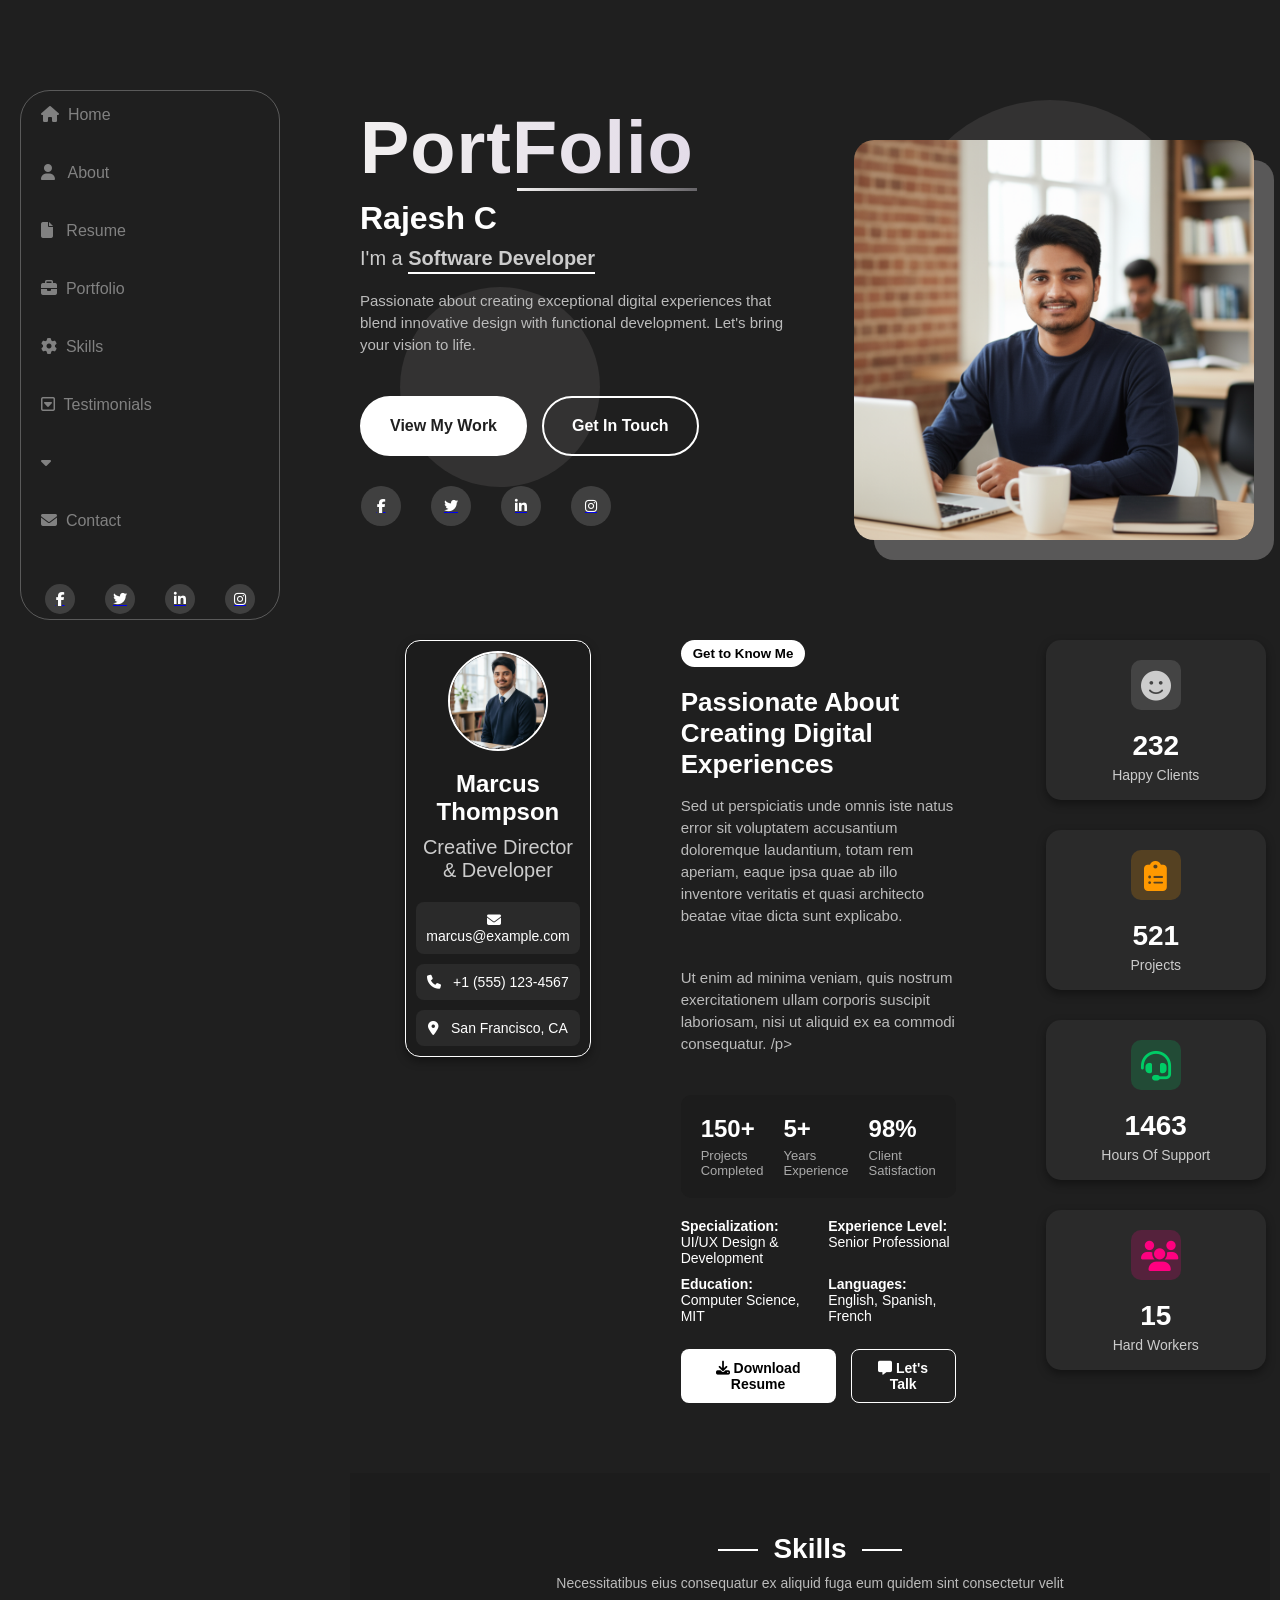
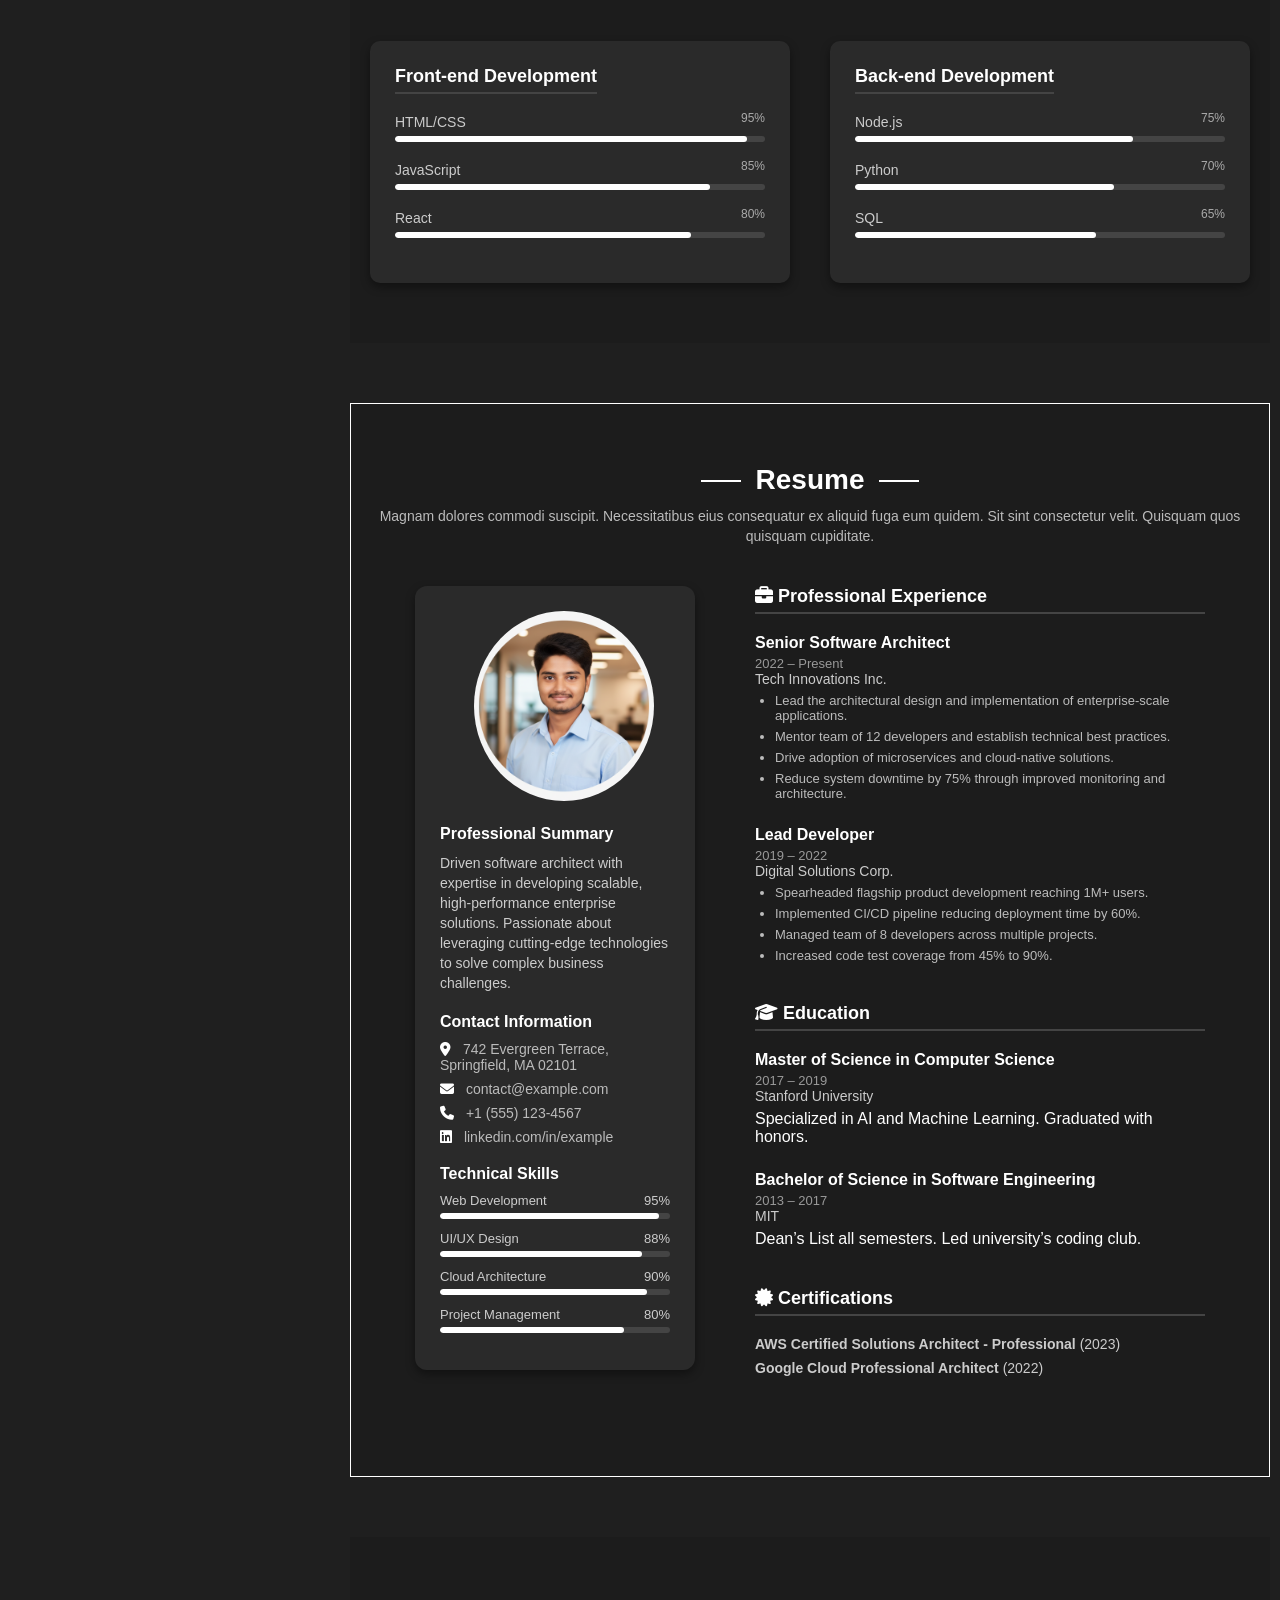
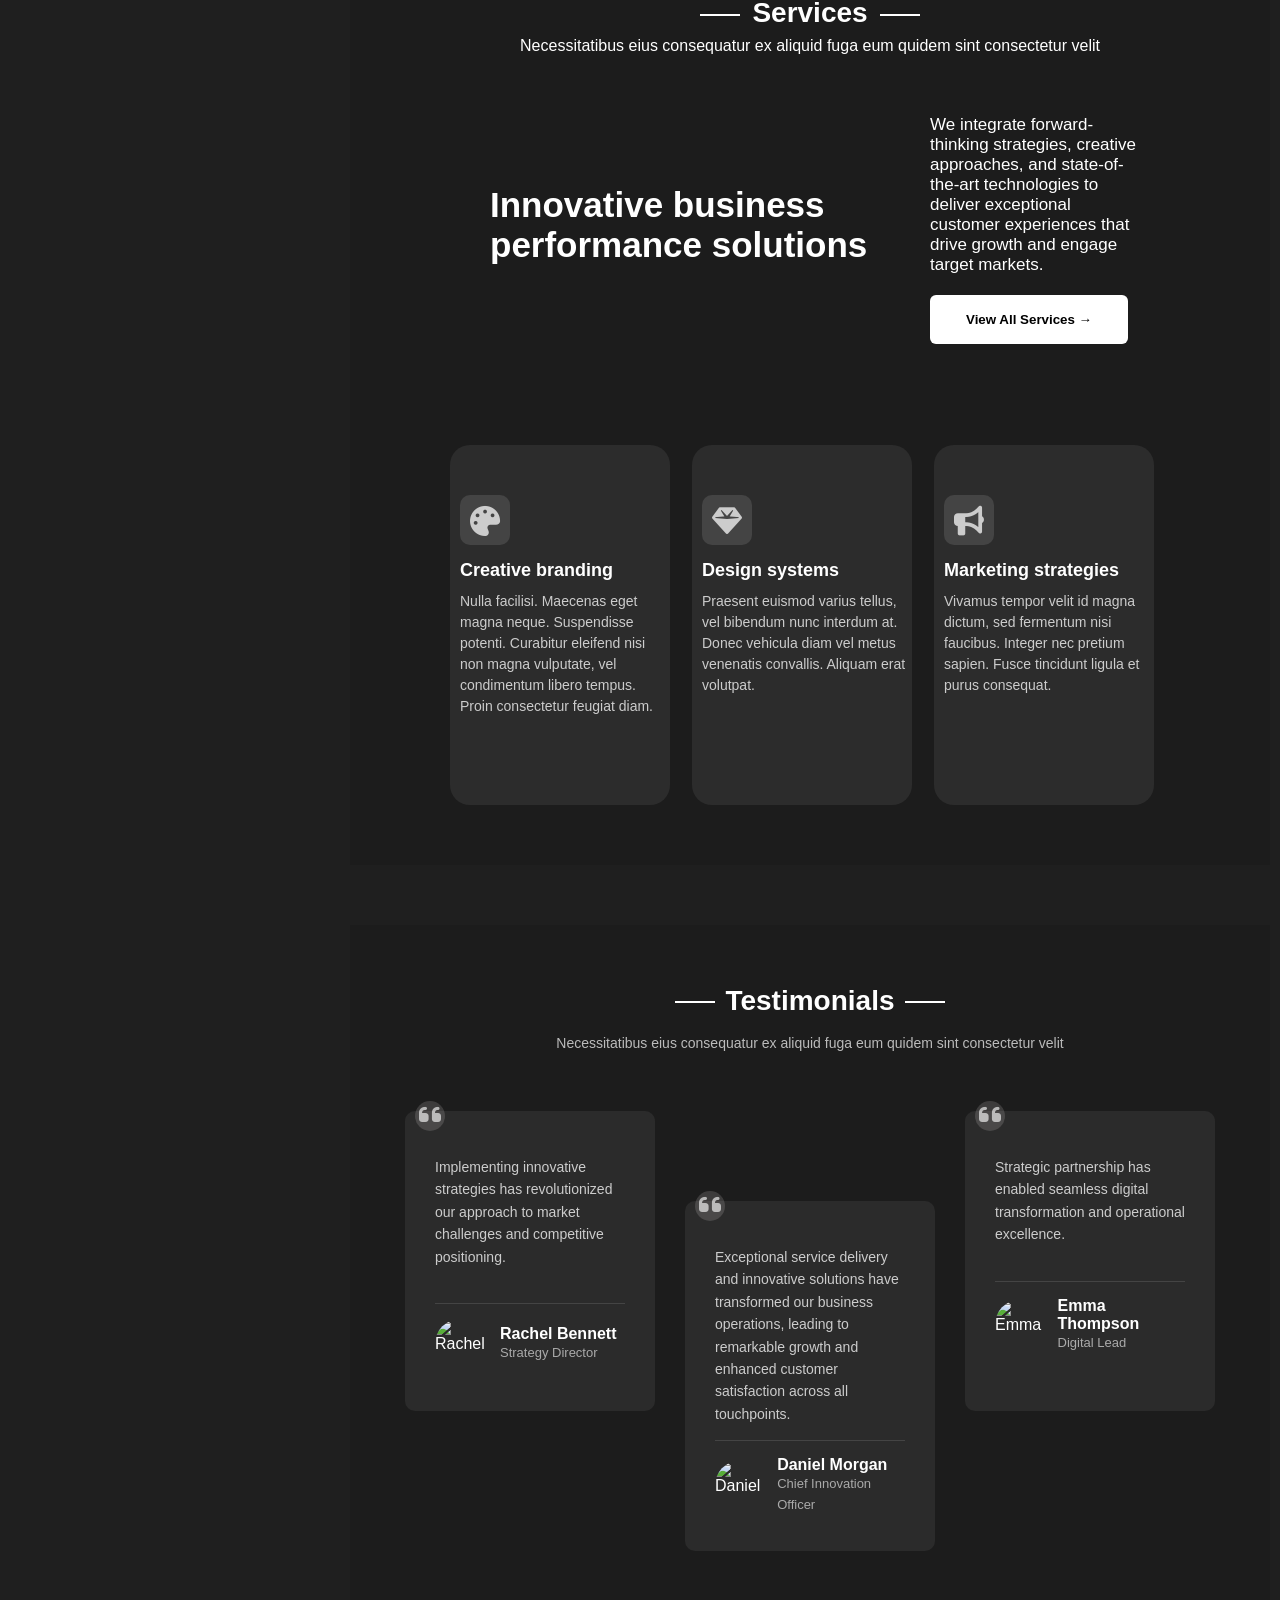
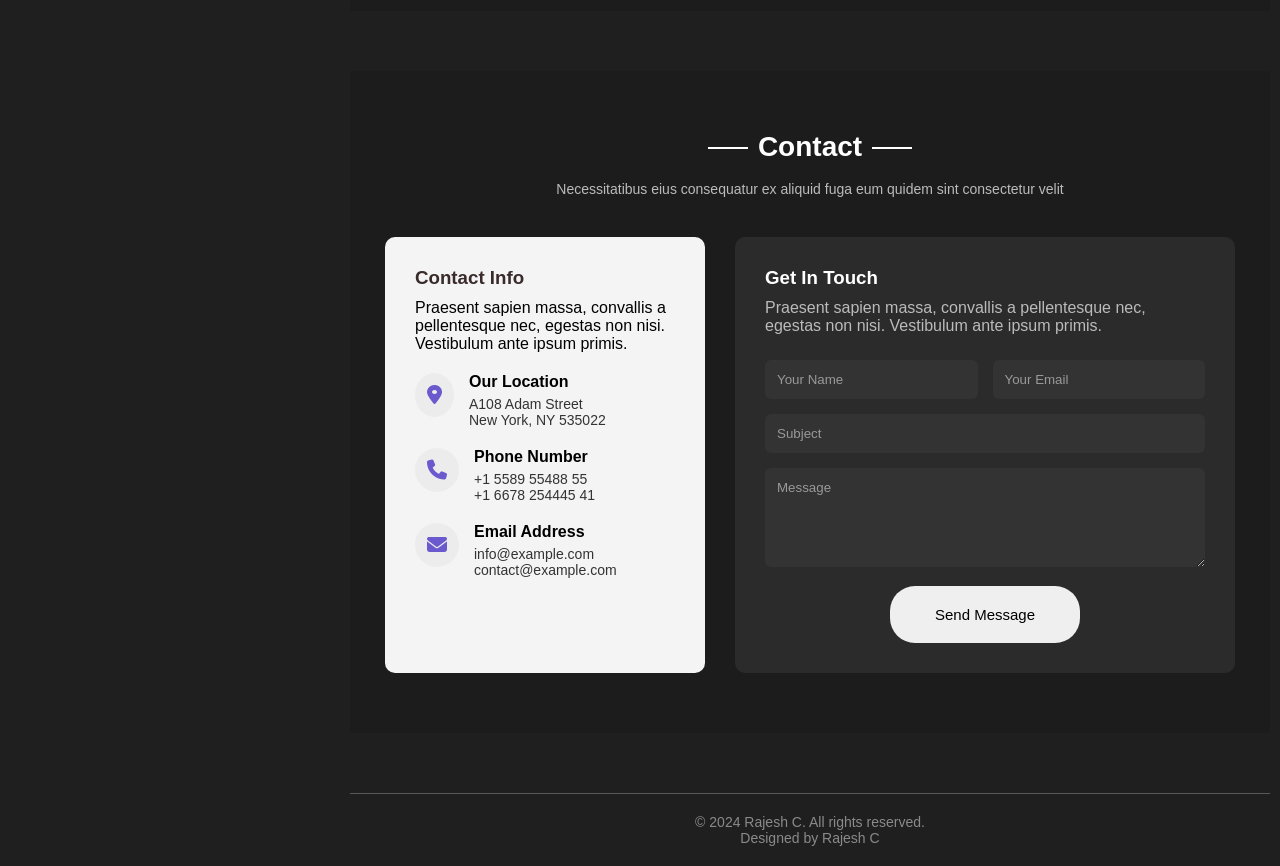
==== index.html @ 5d18108c "Updated about section" ====
<!DOCTYPE html>
<html lang="en">
<head>
    <meta charset="UTF-8">
    <meta name="viewport" content="width=device-width, initial-scale=1.0">
    <title>Portfolio | Rajesh</title>

    <link
      rel="stylesheet"
      href="https://cdnjs.cloudflare.com/ajax/libs/font-awesome/6.6.0/css/all.min.css"
    />

    <link rel="stylesheet" href="style.css">
</head>

<body>

    <!-- nav bar section starts -->
    
    <section class="nav-bar">

        <ul>
            <li><a href="#"><i class="fa-solid fa-house"></i> &nbsp;Home</a></li>
            <li><a href="#about"><i class="fa-solid fa-user"></i> &nbsp;&nbsp;About</a></li>
            <li><a href="#resume"><i class="fa-solid fa-file"></i> &nbsp;&nbsp;Resume</a></li>
            <li><a href="#"><i class="fa-solid fa-briefcase"></i> &nbsp;Portfolio</a></li>
            <li><a href="#skills"><i class="fa-solid fa-gear"></i> &nbsp;Skills</a></li>
            <li><a href="#testimonial"><i class="fa-regular fa-square-caret-down"></i> &nbsp;Testimonials&nbsp;&nbsp;&nbsp;&nbsp;&nbsp;&nbsp;&nbsp;&nbsp;&nbsp;&nbsp;&nbsp;&nbsp;&nbsp;&nbsp;&nbsp;&nbsp;&nbsp;&nbsp;&nbsp;&nbsp;&nbsp;&nbsp;&nbsp;<i class="fa-solid fa-caret-down"></i></a></li>
            <li><a href="#contact"><i class="fa-solid fa-envelope"></i> &nbsp;Contact</a></li>
        </ul>

        <div class="social-media">
            <a href="#"><i class="fa-brands fa-facebook-f"></i></a>
            <a href="#"><i class="fa-brands fa-twitter"></i></a>
            <a href="#"><i class="fa-brands fa-linkedin-in"></i></a>
            <a href="#"><i class="fa-brands fa-instagram"></i></a>
        </div>

    </section>

    <!-- nav bar section ends -->


    <!-- Header section starts -->

    <section class="main-box" id="#">

        <div class="text-body">

            <h1 class="title">PortFolio</h1>
            <h2 class="name">Rajesh C</h2>
            <p class="role">I'm a <span>Software Developer</span></p>
            <p class="desc">
                Passionate about creating exceptional digital experiences that blend
                innovative design with functional development. Let's bring your vision to
                life.
            </p>

            <div class="btn-box">
                <a href="#" class="btn btn-main">View My Work</a>
                <a href="#" class="btn btn-outline">Get In Touch</a>
            </div>

            <div class="links-social">
                <a href="#"><i class="fa-brands fa-facebook-f"></i></a>
                <a href="#"><i class="fa-brands fa-twitter"></i></a>
                <a href="#"><i class="fa-brands fa-linkedin-in"></i></a>
                <a href="#"><i class="fa-brands fa-instagram"></i></a>
            </div>

        </div>

        <div class="img-block">
            <img
            src="./Rajesh_profile_pic2.png"
            alt="profile"
            />
        </div>


        <div class="bubble1"></div>

        <div class="bubble2"></div>

    </section>

    <!-- Header section ends -->

    <!-- About section starts -->

    <section class="container" id="about">

        <div class="profile-card">

            <img src="./Rajesh_profile_pic1.png" alt="Profile" class="profile-img">
            <h2>Marcus Thompson</h2>
            <p class="role">Creative Director & Developer</p>

            <div class="contact-info">
                <div class="info"><i class="fa-solid fa-envelope"></i> marcus@example.com</div>
                <div class="info"><i class="fa-solid fa-phone"></i> +1 (555) 123-4567</div>
                <div class="info"><i class="fa-solid fa-location-dot"></i> San Francisco, CA</div>
            </div>
        </div>

        <div class="about-section">

            <button class="btn-small">Get to Know Me</button>
            <h1>Passionate About Creating Digital Experiences</h1>
            <p class="desc">
            Sed ut perspiciatis unde omnis iste natus error sit voluptatem accusantium doloremque laudantium,
            totam rem aperiam, eaque ipsa quae ab illo inventore veritatis et quasi architecto beatae vitae dicta sunt explicabo.
            </p>
            <p class="desc">
            Ut enim ad minima veniam, quis nostrum exercitationem ullam corporis suscipit laboriosam, nisi ut aliquid ex ea commodi consequatur.
            /p>

            <div class="stats">
                <div class="stat">
                    <h2>150+</h2>
                    <p>Projects Completed</p>
                </div>
                <div class="stat">
                    <h2>5+</h2>
                    <p>Years Experience</p>
                </div>
                <div class="stat">
                    <h2>98%</h2>
                    <p>Client Satisfaction</p>
                </div>
            </div>

            <div class="details">
                <div><strong>Specialization:</strong> UI/UX Design & Development</div>
                <div><strong>Experience Level:</strong> Senior Professional</div>
                <div><strong>Education:</strong> Computer Science, MIT</div>
                <div><strong>Languages:</strong> English, Spanish, French</div>
            </div>

            <div class="buttons">
                <button class="btn-download"><i class="fa-solid fa-download"></i> Download Resume</button>
                <button class="btn-talk"><i class="fa-solid fa-message"></i> Let's Talk</button>
            </div>
        </div>

        <!-- Stats section starts -->
        <div class="stats-container">

            <div class="stat-box">
                <div class="icon">
                    <i class="fa-solid fa-face-smile"></i>
                </div>
                <h2>232</h2>
                <p>Happy Clients</p>
            </div>

            <div class="stat-box">
                <div class="icon orange">
                    <i class="fa-solid fa-clipboard-list"></i>
                </div>
                <h2>521</h2>
                <p>Projects</p>
            </div>

            <div class="stat-box">
                <div class="icon green">
                    <i class="fa-solid fa-headset"></i></div>
                <h2>1463</h2>
                <p>Hours Of Support</p>
            </div>

            <div class="stat-box">
                <div class="icon pink">
                    <i class="fa-solid fa-users"></i>
                </div>
                <h2>15</h2>
                <p>Hard Workers</p>
            </div>

        </div>
        <!-- Stats section ends -->
    </section>

    <!-- Skills section starts -->

    <section class="skills" id="skills">
        <div class="skills-header">
            <h2>Skills</h2>
            <p>Necessitatibus eius consequatur ex aliquid fuga eum quidem sint consectetur velit</p>
        </div>

        <div class="skills-container">

            <div class="skill-box">
            <h3>Front-end Development</h3>
            <div class="bar">
                <span>HTML/CSS</span>
                <div class="progress">
                <div class="fill" style="width: 95%;"></div>
                </div>
                <p class="percent">95%</p>
            </div>

            <div class="bar">
                <span>JavaScript</span>
                <div class="progress">
                <div class="fill" style="width: 85%;"></div>
                </div>
                <p class="percent">85%</p>
            </div>

            <div class="bar">
                <span>React</span>
                <div class="progress">
                <div class="fill" style="width: 80%;"></div>
                </div>
                <p class="percent">80%</p>
            </div>
            </div>

            <div class="skill-box">
            <h3>Back-end Development</h3>
            <div class="bar">
                <span>Node.js</span>
                <div class="progress">
                <div class="fill" style="width: 75%;"></div>
                </div>
                <p class="percent">75%</p>
            </div>

            <div class="bar">
                <span>Python</span>
                <div class="progress">
                <div class="fill" style="width: 70%;"></div>
                </div>
                <p class="percent">70%</p>
            </div>

            <div class="bar">
                <span>SQL</span>
                <div class="progress">
                <div class="fill" style="width: 65%;"></div>
                </div>
                <p class="percent">65%</p>
            </div>
            </div>

        </div>
    </section>

    <!-- Skills section ends -->

    <!-- About section ends -->



    <!-- Resume section starts -->
    <section class="resume" id="resume">

        <div class="resume-header">
            <h2>Resume</h2>
            <p>
            Magnam dolores commodi suscipit. Necessitatibus eius consequatur ex aliquid fuga eum quidem.
            Sit sint consectetur velit. Quisquam quos quisquam cupiditate.
            </p>
        </div>

        <div class="resume-container">

            <!-- Left column -->
            <div class="resume-left">
                <div class="profile-box">
                    <img src="./Rajesh_ProfilePic.png" alt="Profile" class="resume-img">
                    <h3>Professional Summary</h3>
                    <p class="summary">
                    Driven software architect with expertise in developing scalable, high-performance enterprise
                    solutions. Passionate about leveraging cutting-edge technologies to solve complex business challenges.
                    </p>

                    <h3>Contact Information</h3>
                    <ul class="contact-list">
                        <li><i class="fa-solid fa-location-dot"></i> 742 Evergreen Terrace, Springfield, MA 02101</li>
                        <li><i class="fa-solid fa-envelope"></i> contact@example.com</li>
                        <li><i class="fa-solid fa-phone"></i> +1 (555) 123-4567</li>
                        <li><i class="fa-brands fa-linkedin"></i> linkedin.com/in/example</li>
                    </ul>

                    <h3>Technical Skills</h3>

                    <div class="skill-set">
                        <p>Web Development <span>95%</span></p>
                        <div class="bars"><div class="filling" style="width:95%;"></div></div>
                    </div>

                    <div class="skill-set">
                        <p>UI/UX Design <span>88%</span></p>
                        <div class="bars">
                            <div class="filling" style="width:88%;"></div>
                        </div>
                    </div>

                    <div class="skill-set">
                        <p>Cloud Architecture <span>90%</span></p>
                        <div class="bars">
                            <div class="filling" style="width:90%;"></div>
                        </div>
                    </div>

                    <div class="skill-set">
                        <p>Project Management <span>80%</span></p>
                        <div class="bars">
                            <div class="filling" style="width:80%;"></div>
                        </div>
                    </div>

                </div>
            </div>

            <!-- Right column -->
            <div class="resume-right">

                <div class="section-box">
                    <h3><i class="fa-solid fa-briefcase"></i> Professional Experience</h3>

                    <div class="job">
                        <h4>Senior Software Architect</h4>
                        <p class="duration">2022 – Present</p>
                        <p class="company">Tech Innovations Inc.</p>
                        <ul>
                            <li>Lead the architectural design and implementation of enterprise-scale applications.</li>
                            <li>Mentor team of 12 developers and establish technical best practices.</li>
                            <li>Drive adoption of microservices and cloud-native solutions.</li>
                            <li>Reduce system downtime by 75% through improved monitoring and architecture.</li>
                        </ul>
                    </div>

                    <div class="job">
                        <h4>Lead Developer</h4>
                        <p class="duration">2019 – 2022</p>
                        <p class="company">Digital Solutions Corp.</p>
                        <ul>
                            <li>Spearheaded flagship product development reaching 1M+ users.</li>
                            <li>Implemented CI/CD pipeline reducing deployment time by 60%.</li>
                            <li>Managed team of 8 developers across multiple projects.</li>
                            <li>Increased code test coverage from 45% to 90%.</li>
                        </ul>
                    </div>
                </div>

                <div class="section-box">
                    <h3><i class="fa-solid fa-graduation-cap"></i> Education</h3>

                    <div class="edu">
                        <h4>Master of Science in Computer Science</h4>
                        <p class="duration">2017 – 2019</p>
                        <p class="company">Stanford University</p>
                        <p>Specialized in AI and Machine Learning. Graduated with honors.</p>
                    </div>

                    <div class="edu">
                        <h4>Bachelor of Science in Software Engineering</h4>
                        <p class="duration">2013 – 2017</p>
                        <p class="company">MIT</p>
                        <p>Dean’s List all semesters. Led university’s coding club.</p>
                    </div>
                </div>

                <div class="section-box">
                    <h3><i class="fa-solid fa-certificate"></i> Certifications</h3>

                    <ul class="cert-list">
                    <li><strong>AWS Certified Solutions Architect - Professional</strong> (2023)</li>
                    <li><strong>Google Cloud Professional Architect</strong> (2022)</li>
                    </ul>
                </div>

            </div>
        </div>
    </section>

    <!-- Resume section ends -->


    <!-- Portfolio section starts -->

    <!-- <section class="portfolio" id="portfolio">
         <div class="options">
            <ul>
                <li><a href="#" data-filter="all">All Projects</a></li>
                <li><a href="#" data-filter="photography">Photography</a></li>
                <li><a href="#" data-filter="design">Design</a></li>
                <li><a href="#" data-filter="automotive">Automotive</a></li>
                <li><a href="#" data-filter="nature">Nature</a></li>
            </ul>
        </div>

        <div class="portfolio-container">
            
        </div>
        
        
    </section> -->

    <!-- Portfolio section ends -->


    <!-- Services section stars -->

    <section class="services" id="services">


        <div class="services-header">
                <h2>Services</h2>
                <p>Necessitatibus eius consequatur ex aliquid fuga eum quidem sint consectetur velit</p>
        </div>

        <div class="text">

            <div class="text-section">
                <h3>Innovative business performance solutions</h3>
            </div>
            
            <div class="description">
                <p>
                    We integrate forward-thinking strategies, creative approaches, and state-of-the-art
                    technologies to deliver exceptional customer experiences that drive growth and engage
                    target markets.
                </p>
                <button class="view-btn">View All Services →</button>
            </div>
            
        </div>
        
        <div class="cards">

            <div class="card">
                <div class="inner-mask">

                    <div class="icon"><i class="fa-solid fa-palette"></i></div>
                    <h4>Creative branding</h4>
                    <p>
                    Nulla facilisi. Maecenas eget magna neque. Suspendisse potenti. Curabitur eleifend nisi non magna
                    vulputate, vel condimentum libero tempus. Proin consectetur feugiat diam.
                    </p>

                </div>     
            </div>

            <div class="card">
                <div class="inner-mask">
                    <div class="icon"><i class="fa-solid fa-gem"></i></div>
                    <h4>Design systems</h4>
                    <p>
                    Praesent euismod varius tellus, vel bibendum nunc interdum at. Donec vehicula diam vel metus venenatis
                    convallis. Aliquam erat volutpat.
                    </p>
                </div>
                
            </div>

            <div class="card">
                <div class="inner-mask">
                    <div class="icon"><i class="fa-solid fa-bullhorn"></i></div>
                    <h4>Marketing strategies</h4>
                    <p>
                    Vivamus tempor velit id magna dictum, sed fermentum nisi faucibus. Integer nec pretium sapien. Fusce
                    tincidunt ligula et purus consequat.
                    </p>
                </div>
                
            </div>

        </div>

    </section>

    <!-- Services section ends -->


    <!-- Testimonial section starts -->

    <section class="testimonial" id="testimonial">

        <div class="testimonial-header">
            <h2>Testimonials</h2>
            <p class="sub-text">
                Necessitatibus eius consequatur ex aliquid fuga eum quidem sint consectetur velit
            </p>
        </div>
        

        <div class="testimonial-container">

            <div class="card-box">
                <span class="quote"><i class="fa-solid fa-quote-left"></i></span>
                <p>
                    Implementing innovative strategies has revolutionized our approach to market
                    challenges and competitive positioning.
                </p>
                <div class="profile">
                    <img src="https://i.pravatar.cc/50?img=5" alt="Rachel">
                    <div>
                    <h4>Rachel Bennett</h4>
                    <p>Strategy Director</p>
                    </div>
                </div>
            </div>

            <div class="card-box" id="second-card" >
                <span class="quote"><i class="fa-solid fa-quote-left"></i></span>
                <p>
                    Exceptional service delivery and innovative solutions have transformed our business
                    operations, leading to remarkable growth and enhanced customer satisfaction across all touchpoints.
                </p>
                <div class="profile">
                    <img src="https://i.pravatar.cc/50?img=12" alt="Daniel">
                    <div>
                    <h4>Daniel Morgan</h4>
                    <p>Chief Innovation Officer</p>
                    </div>
                </div>
            </div>

            <div class="card-box">
                <span class="quote"><i class="fa-solid fa-quote-left"></i></span>
                <p>
                    Strategic partnership has enabled seamless digital transformation and operational excellence.
                </p>
                <div class="profile">
                    <img src="https://i.pravatar.cc/50?img=48" alt="Emma">
                    <div>
                    <h4>Emma Thompson</h4>
                    <p>Digital Lead</p>
                    </div>
                </div>
            </div>
        </div>

    </section>

    <!-- Testimonial section ends  -->


    <!-- Contact section starts -->

    <section class="contact" id="contact"> 

        <div class="contact-header">
            <h2>Contact</h2>
            <p class="sub-text">
            Necessitatibus eius consequatur ex aliquid fuga eum quidem sint consectetur velit
            </p>
        </div>
        
        <di class="contact-container">

            <!-- Left side: Contact Info -->

            <div class="contact-information">
                <h3>Contact Info</h3>
                <p>
                    Praesent sapien massa, convallis a pellentesque nec, egestas non nisi.
                    Vestibulum ante ipsum primis.
                </p>

                <div class="info-item">
                    <i class="fa-solid fa-location-dot"></i>
                    <div>
                    <h4>Our Location</h4>
                    <p>A108 Adam Street<br>New York, NY 535022</p>
                    </div>
                </div>

                <div class="info-item">
                    <i class="fa-solid fa-phone"></i>
                    <div>
                    <h4>Phone Number</h4>
                    <p>+1 5589 55488 55<br>+1 6678 254445 41</p>
                    </div>
                </div>

                <div class="info-item">
                    <i class="fa-solid fa-envelope"></i>
                    <div>
                    <h4>Email Address</h4>
                    <p>info@example.com<br>contact@example.com</p>
                    </div>
                </div>
            </div>

            <!-- Right side: Contact Form -->

            <div class="contact-form">
                <h3>Get In Touch</h3>
                <p>
                    Praesent sapien massa, convallis a pellentesque nec, egestas non nisi.
                    Vestibulum ante ipsum primis.
                </p>

                <form>
                    <div class="form-row">
                        <input type="text" placeholder="Your Name" required>
                        <input type="email" placeholder="Your Email" required>
                    </div>
                    <input type="text" placeholder="Subject" required>

                    <textarea rows="5" placeholder="Message" required></textarea>
                    
                    <div class="submit-button">
                        <button type="submit">Send Message</button>
                    </div>
                    
                </form>
            </div>
        </di    v>

    </section>


    <!-- Contact section ends -->


    <!-- Footer section starts -->

    <footer class="footer">
        <div class="footer-content">
            <p>&copy; 2024 Rajesh C. All rights reserved.</p>
            <p>Designed by Rajesh C</p>
        </div>
        
    </footer>


    <!-- Footer section ends -->



</body>
</html>
---- style.css ----
*{
    padding:0;
    margin:0;
    box-sizing: border-box;
}

body{
    background-color: #1f1f1f;
    font-family: "Ubuntu", sans-serif;
    color: white;
}

/* Side nav bar starts */

.nav-bar{
    border:1px solid rgba(255, 255, 255, 0.267);
    border-radius: 30px;
    display:flex;
    flex-direction: column;
    justify-content: center;
    align-items: center;
    /* margin:auto 0; */
    margin-left: 20px;
    position: fixed;
    top: 10%;
    height: 530px;
    width:260px;

}

.nav-bar ul{
    /* border: 1px solid white; */
    height:100%;
    padding:0px 20px;
    padding-top: 70px;
    list-style: none;
    width: 100%;    
    line-height: 58px;
    margin-bottom: 30px;
    margin-top: 10px;
    
}


ul a i{
    color: rgba(255, 255, 255, 0.438);
}

ul a{
    text-decoration: none;
    color:rgba(255, 255, 255, 0.438);
    transition: all 0.5s ease;
}

ul a:hover{
    color: white;
}

ul a:hover i{
    color: white;
}

.social-media{
    display: flex;
    flex-direction: row;
    justify-content: center;
    /* border: 1px solid white; */
    gap:30px;
    padding:10px 20px;
    margin-bottom: 80px;
}

/* .social-media a{
    border:1px solid white;
} */

.social-media a i{
    color: white;
    background-color: rgba(128, 128, 128, 0.342);
    padding:6px;
    /* border:1px solid white; */
    border-radius: 50%;
    width:30px;
    height:30px;
    display: flex;             
    align-items: center;       
    justify-content: center;   
    font-size: 14px;           
}

.social-media a i:hover{
    background-color: white;
    color: #1f1f1f;
    transition: all 0.5s ease;
}

/* Side nav bar ends */


/* Header section starts */

.main-box {
  margin-left: 280px;
  margin-top: 80px;
  padding: 80px;
  /* border:1px solid white; */
  display: flex;
  /* justify-content: space-evenly; */
  align-items: center;
  /* background-color: #1f1f1f; */
  color: #fff;
  font-family: "Poppins", sans-serif;
  height: 520px;
  width: 1000px;
  
}

.text-body{
  /* border:1px solid white; */
  width: 1000px;
  /* margin-right: 30px; */
  height:470px;

}

.title {
  font-size: 74px;
  font-weight: 700;
  background: linear-gradient(to right, rgb(241, 239, 239), rgba(232, 223, 240, 0.959));
  -webkit-background-clip: text;   /* Clips the background to text */
  -webkit-text-fill-color: transparent; /* Makes the actual text transparent */
  background-clip: text; /* For modern browsers */
  color: transparent; /* fallback */
  letter-spacing: 1px;
  position: relative;
}

.title::after {
  content: "";
  position: absolute;
  bottom: -5px;
  right: 103px;
  width: 180px;
  height: 3px;
  background:linear-gradient(to right,rgb(241, 239, 239),rgba(175, 171, 179, 0.5));
  margin-bottom: 4px;
}

.name {
  font-size: 32px;
  margin-top: 10px;
}

.role {
  font-size: 20px;
  margin: 10px 0 25px;
}

.role span {
  font-weight: 600;
  border-bottom: 2px solid #fff;
  padding-bottom: 3px;
}

.desc {
  /* border:1px solid white; */
  font-size: 18px;
  line-height: 1.7;
  color: #ccc;
  margin-bottom: 40px;
}

.btn-box {
  display: flex;
  gap: 15px;
}

.btn {
  text-decoration: none;
  padding: 19px 28px;
  border-radius: 40px;
  font-weight: 600;
  transition: 0.3s;
}

.btn-main {
  background-color: #fff;
  color: #1f1f1f;
  border: 2px solid #fff;
  transition: all 0.5s ease;
}

.btn-main:hover {
  transform: translateY(-3px);
  box-shadow: 0 10px 20px 6px rgba(255, 255, 255, 0.26);
}

.btn-outline {
  border: 2px solid #fff;
  color: #fff;
  transition: all 0.5s ease;
}

.btn-outline:hover {
  background-color: #fff;
  color: #1f1f1f;
  transform: translateY(-3px);
}

.links-social{
    /* border:1px solid white; */
    margin-top: 20px;
    margin-left: -19px;
    display: flex;
    flex-direction: row;
    justify-content: flex-start;
    gap:30px;
    padding:10px 20px;
    margin-bottom: 80px;
}

.links-social a i{
    color: white;
    background-color: rgba(128, 128, 128, 0.342);
    padding:6px;
    /* border:1px solid white; */
    border-radius: 50%;
    width:40px;
    height:40px;
    display: flex;             
    align-items: center;       
    justify-content: center;   
    font-size: 14px; 
    transition: all 0.5s ease;       
}

.links-social a i:hover{
    background-color: white;
    color: #1f1f1f;
    transform: translateY(-3px);
    box-shadow: 0 10px 20px 6px rgba(255, 255, 255, 0.14);
}

.img-block{
    /* border: 1px solid white; */
    display: flex;
    flex-direction: row;
    flex-wrap: wrap;
    /* margin-left: 60px; */
    position: relative;
    left:54px;
}

.img-block img {
  width: 400px;
  height: 400px;    
  border-radius: 20px;
  object-fit: cover;
  box-shadow: 20px 20px 0 rgba(238, 236, 236, 0.274);
}

.bubble1{
    position: absolute;
    width: 200px;
    height: 200px;
    background: rgba(133, 129, 129, 0.198);
    border-radius: 50%;
    top: 287px;
    left: 400px;
    /* filter: blur(10px); */
    z-index: -1;
    animation: float 6s ease-in-out infinite;
    animation-delay: 0s;
}

.bubble2{
    position: absolute;
    width: 300px;
    height: 300px;
     background: rgba(133, 129, 129, 0.198);
    border-radius: 50%;
    top: 100px;
    left: 900px;
    /* filter: blur(10px); */
    z-index: -1;
    animation: float 6s ease-in-out infinite;
    animation-delay: 3s;
}

/* Animation Keyframes */
@keyframes float {
    0%, 100% {
        transform: translateY(0);
    }
    50% {
        transform: translateY(-30px); /* move up 30px */
    }
}

/* Header section section ends */



/* About section starts */

.container {
  /* border:1px solid white; */
  display: flex;
  justify-content: center;
  align-items: flex-start;
  padding: 40px;
  gap: 90px;
  margin-bottom: 30px;
  width:1071px;
  margin-left: 140px;
}

/* Profile Card */

.profile-card {
  border:1px solid white;
  background-color: #1c1c1c;
  padding: 10px;
  width: 550px;
  text-align: center;
  border-radius: 15px;
  box-shadow: 0 4px 10px rgba(0,0,0,0.4);
  margin-left: 320px;
}

.profile-img {
  width: 100px;
  height: 100px;
  border-radius: 50%;
  object-fit: cover;
  margin-bottom: 15px;
  border: 2px solid #fff;
}

.role {
  color: #ccc;
  margin-bottom: 20px;
}

.contact-info {
  display: flex;
  flex-direction: column;
  gap: 10px;
}

.info {
  background-color: #2a2a2a;
  padding: 10px;
  border-radius: 8px;
  font-size: 14px;
}

.info i {
  margin-right: 8px;
}

/* About Section */
.about-section {
  /* border:1px solid white; */
  width: 900px;
}

.btn-small {
  background-color: #fff;
  color: #000;
  border: none;
  padding: 6px 12px;
  border-radius: 20px;
  cursor: pointer;
  font-weight: bold;
}

.about-section h1 {
  font-size: 26px;
  margin-top: 20px;
  margin-bottom: 15px;
}

.desc {
  color: #bbb;
  font-size: 15px;
  line-height: 22px;
}

/* Stats Section */
.stats {
  display: flex;
  justify-content: space-between;
  background-color: #1c1c1c;
  border-radius: 10px;
  padding: 20px;
  margin: 20px 0;
  gap:20px;
}

.stat h2 {
  margin: 0;
  font-size: 24px;
  color: #fff;
}

.stat p {
  margin: 5px 0 0;
  color: #aaa;
  font-size: 13px;
}

/* Details */
.details {
  display: grid;
  grid-template-columns: 1fr 1fr;
  gap: 10px 20px;
  margin-bottom: 25px;
  font-size: 14px;
}

.details strong {
  color: #fff;
}

/* Buttons */
.buttons {
  display: flex;
  gap: 15px;
}

.btn-download,
.btn-talk {
  padding: 10px 18px;
  border-radius: 8px;
  font-weight: bold;
  cursor: pointer;
  border: none;
  font-size: 14px;
}

.btn-download {
  background-color: #fff;
  color: #000;
}

.btn-talk {
  background-color: transparent;
  color: #fff;
  border: 1px solid #fff;
}

.btn-talk:hover {
  background-color: #fff;
  color: #000;
}

/* Stats Section */
.stats-section {
  background-color: #1c1c1c;
  padding: 50px 0;
  display: flex;
  justify-content: center;
}

.stats-container {
  display: flex;
  gap: 30px;
  flex-wrap: wrap;
  justify-content: center;
}

.stat-box {
  background-color: #2a2a2a;
  width: 220px;
  height: 160px;
  border-radius: 15px;
  text-align: center;
  box-shadow: 0 4px 10px rgba(0,0,0,0.4);
  transition: transform 0.3s ease, box-shadow 0.3s ease;
}

.stat-box:hover {
  transform: translateY(-5px);
  box-shadow: 0 6px 15px rgba(0,0,0,0.6);
}

.icon {
  width: 50px;
  height: 50px;
  background-color: #444;
  border-radius: 50%;
  display: flex;
  justify-content: center;
  align-items: center;
  margin: 20px auto 10px;
  font-size: 22px;
  color: #ccc;
}

.icon.orange {
  background-color: rgba(255, 153, 0, 0.2);
  color: #ff9900;
}

.icon.green {
  background-color: rgba(0, 204, 102, 0.2);
  color: #00cc66;
}

.icon.pink {
  background-color: rgba(255, 0, 128, 0.2);
  color: #ff0080;
}

.stat-box h2 {
  font-size: 28px;
  margin: 5px 0;
  color: #fff;
}

.stat-box p {
  font-size: 14px;
  color: #ccc;
}
/* About section ends */



/* Skills section starts */

.skills {
  /* border: 1px solid white; */
  background-color: #1c1c1c;
  color: #fff;
  padding: 60px 0;
  text-align: center;
  width:920px;
  margin-left: 350px;
}

.skills-header {
  /* border:1px solid white; */
  margin-bottom: 50px;
}


.skills-header h2 {
  font-size: 28px;
  position: relative;
  display: inline-block;
  margin-bottom: 10px;
}

.skills-header h2::before,
.skills-header h2::after {
  content: "";
  position: absolute;
  width: 40px;
  height: 2px;
  background-color: #fff;
  top: 50%;
}

.skills-header h2::before {
  left: -55px;
}

.skills-header h2::after {
  right: -55px;
}

.skills-header p {
  color: #bbb;
  font-size: 14px;
  margin-bottom: 40px;
}

/* Skills Boxes */
.skills-container {
  /* border: 1px solid white; */
  display: flex;
  justify-content: center;
  gap: 40px;
  flex-wrap: wrap;
}

.skill-box {
  /* border:1px solid white; */
  background-color: #2a2a2a;
  width: 420px;
  padding: 25px;
  border-radius: 10px;
  text-align: left;
  box-shadow: 0 4px 10px rgba(0,0,0,0.4);

}

.skill-box h3 {
  margin-bottom: 20px;
  font-size: 18px;
  border-bottom: 2px solid #444;
  display: inline-block;
  padding-bottom: 5px;
}

/* Progress Bars */
.skill-box .bar {
  margin-bottom: 20px;
  position: relative;
}

.skill-box .bar span {
  display: block;
  font-size: 14px;
  color: #ccc;
  margin-bottom: 6px;
}

.skill-box .bar .progress {
  background-color: #444;
  height: 6px;
  border-radius: 4px;
  overflow: hidden;
}

.skill-box .bar .fill {
  background-color: #fff;
  height: 6px;
  border-radius: 4px;
}

.percent {
  position: absolute;
  right: 0;
  top: -3px;
  font-size: 12px;
  color: #aaa;
}

/* Skills section ends */

/* Resume section starts */

.resume {
  border:1px solid white;
  background-color: #1c1c1c;
  color: #fff;
  padding: 60px 0;
  width:920px;
  margin-left: 350px;
  margin-top: 60px;
}
.resume-header {
  text-align: center;
  margin-bottom: 40px;
}

.resume-header h2 {
  font-size: 28px;
  position: relative;
  display: inline-block;
  margin-bottom: 10px;
}

.resume-header h2::before,
.resume-header h2::after {
  content: "";
  position: absolute;
  width: 40px;
  height: 2px;
  background-color: #fff;
  top: 50%;
}

.resume-header h2::before {
  left: -55px;
}

.resume-header h2::after {
  right: -55px;
}

.resume-header p {
  color: #bbb;
  font-size: 14px;
  line-height: 20px;
}

/* Container Layout */
.resume-container {
  /* border: 1px solid white; */
  display: flex;
  justify-content: center;
  flex-direction: row;
  gap: 60px;
  flex-wrap: wrap;
  padding: 0 40px;
}

/* Left Column */

.resume-left {
  width: 280px;
}

.profile-box {
  background-color: #2a2a2a;
  padding: 25px;
  border-radius: 12px;
  box-shadow: 0 4px 10px rgba(0,0,0,0.4);
}

.resume-img {
  /* border: 1px solid white; */
  margin-left: 34px;
  width: 180px;
  height:190px;
  border-radius: 10px;
  margin-bottom: 5px;
  border-radius: 50%;
  object-fit: cover;
}

.profile-box h3 {
  font-size: 16px;
  margin-top: 15px;
  margin-bottom: 10px;
}

.summary {
  color: #ccc;
  font-size: 14px;
  line-height: 20px;
  margin-bottom: 20px;
}

/* Contact Info */
.contact-list {
  list-style: none;
  padding: 0;
  margin-bottom: 20px;
}

.contact-list li {
  font-size: 14px;
  color: #bbb;
  margin-bottom: 8px;
}

.contact-list i {
  margin-right: 8px;
  color: #fff;
}

/* Technical Skills */
.skill-set {
  margin-bottom: 12px;
}

.skill-set p {
  font-size: 13px;
  color: #ccc;
  display: flex;
  justify-content: space-between;
  margin-bottom: 5px;
}

.bars {
  background-color: #444;
  height: 6px;
  border-radius: 4px;
  overflow: hidden;
}

.filling {
  background-color: #fff;
  height: 6px;
  border-radius: 4px;
}

/* Right Column */

.resume-right {
  width: 450px;
}

.section-box {
  margin-bottom: 40px;
}

.section-box h3 {
  font-size: 18px;
  border-bottom: 2px solid #444;
  padding-bottom: 5px;
  margin-bottom: 20px;
}

.job, .edu {
  margin-bottom: 25px;
}

.job h4, .edu h4 {
  font-size: 16px;
  margin-bottom: 4px;
}

.duration {
  color: #999;
  font-size: 13px;
}

.company {
  color: #ccc;
  font-size: 14px;
  margin-bottom: 6px;
}

.job ul {
  margin: 0;
  padding-left: 20px;
}

.job ul li {
  color: #bbb;
  font-size: 13px;
  margin-bottom: 6px;
}

/* Certifications */
.cert-list {
  list-style: none;
  padding: 0;
}

.cert-list li {
  margin-bottom: 8px;
  font-size: 14px;
  color: #ccc;
}


/* Resume section ends */


/* Portfolio section starts */

/* .portfolio{
  border: 1px solid white;
  margin-top:60px;
  margin-left: 350px;
  display: flex;
  flex-direction: row;

}

.options{
  border:1px solid white;
  border-radius: 10px;
  margin-right: 30px;
  margin-bottom: 30px;
  background-color: #232323;
}

.options ul{
  list-style: none;
  padding:0;
  line-height: 3.1;
  padding:20px 20px;

}

.options ul li{
  border:1px solid white;
  padding:3px 16px;
  overflow: hidden;
  width:170px;
}

.options ul li a{
  border:1px solid white;
  color:rgba(255, 255, 255, 0.753);
  text-decoration: none;
  padding:20px;

}

.options ul li:hover{
  background-color: rgb(78, 74, 74);
  color: #0f0f0f;
  border-radius: 20px;
  transition: all 0.5s ease;
}

.options ul li:hover a{
  color: #ffffff;
  transition: all 0.5s ease;
} */



/* Portfolio section ends */


/* Services section starts */

section.services {
  /* border:1px solid white; */
  background-color: #1c1c1c;
  padding: 60px 100px;
  margin-top:60px;
  margin-left: 350px;
  display: flex;
  flex-wrap: wrap;
  margin-bottom: 60px;
  width:920px;
}

.services-header {
  /* border: 1px solid white; */
  text-align: center;
  margin:0 auto;
  position: relative;
  
}

.services-header h2 {
  font-size: 28px;
  margin-bottom: 8px;
}


.services-header h2::before,.services-header h2::after{
  content: "";
  position: absolute;
  width: 40px;
  height: 2px;
  background-color: #fff;
  top: 50%;
}

/* .services-header h2{
  border:1px solid white;
} */

.services-header h2::before {
  left: 180px;
  top:17px;
}

.services-header h2::after {
  right: 180px;
  top:17px;
}

.services-content {
  /* border:1px solid white; */
  display: flex;
  justify-content: space-between;
  flex-direction: column;
  flex-wrap: wrap;
  gap: 30px;
  margin-top: 50px;
}

.text{
  /* border:1px solid white; */
  height:300px;
  width:1100px;
  display: flex;
  flex-direction: row;
  flex-wrap: wrap;
  padding:10px;
  margin-top: 30px;

}


.text-section {
  /* border:1px solid white; */
  width: 450px;
  margin-bottom: 20px;
  /* height:200px; */
}

.description{
  /* border:1px solid white; */
  width:250px;
  padding:20px;
}

.description p{
  margin-bottom: 20px;
  font-size: 17px;
}

.text-section h3 {
  font-size: 35px;
  margin-top: 90px;
  margin-left: 30px;
  /* font-weight: 700; */
}


.view-btn {
  background: #fff;
  color: #000;
  padding: 17px 36px;
  border: none;
  border-radius: 6px;
  cursor: pointer;
  font-weight: 600;
  transition: all 0.3s ease;
}

.view-btn:hover {
  background: #ddd;
}

/* Cards section */

.cards {
  /* border:1px solid white; */
  display: flex;
  flex-wrap: wrap;
  gap: 22px;
  width:1600px;
  /* justify-content: space-between; */
  margin-top: 60px;

}

.card {
  /* border:1px solid white;  */
  background: #2c2c2c;
  padding: 30px 20px;
  border-radius: 20px;
  /* padding-left: 5px; */
  position: relative;
  transition: all 0.5s ease;
  overflow: hidden;
  height: 360px;
  width:220px;

}

.inner-mask{
  border: none;
  padding-left:10px;
  position: absolute;
  top:30px;
  left:0px;
  /* padding:50px; */
  transition: all 0.7s ease;
}

.icon {
  font-size: 30px;
  background: #444;
  display: inline-block;
  padding: 10px;
  border-radius: 10px;
  margin-bottom: 15px;
}


.card h4 {
  font-size: 18px;
  font-weight: 700;
  margin-bottom: 10px;
}

.card p {
  color: #ccc;
  font-size: 14px;
  line-height: 1.5;
}

/* Hover effect */

.card:hover .inner-mask{
  /* border:1px solid white; */
  background-color: rgba(85, 81, 81, 0.74);
  padding:45px 20px;
  position: absolute;
  border-radius: 0 150px 0 0;
  /* clip-path: polygon(0 0, 85% 0, 100% 20%, 100% 100%, 0 100%); */
}


.card::after {
  content: "↗";
  position: absolute;
  top: 60px;
  right: 23px;
  width: 80px;
  height: 80px;
  background: #d3d2d2;
  color: #000;
  font-size: 20px;
  display: flex;
  align-items: center;
  justify-content: center;
  border-radius: 50%;
  transition: all 0.4s ease;
  opacity: 0;
}

.card:hover {
  background: #3a3a3a;
}

.card:hover::after {
  top: 20px;
  opacity: 1;
  /* bottom: -20px; */
}

.card::after:hover {
  transform: rotate(30deg);
}

/* Services section ends */



/* Testimonial section starts */

.testimonial {
  /* border:1px solid white; */
  background-color: #1c1c1c;
  text-align: center;
  padding: 60px 20px;
  margin-top:60px;
  margin-left: 350px;
  display: flex;
  flex-wrap: wrap;
  margin-bottom: 60px;
  width:920px;
}

.testimonial-header {
  /* border: 1px solid white; */
  margin-bottom: 90px;
  position: relative;
  text-align: center;
  margin: 0 auto;
}

.testimonial-header h2 {
  /* border:1px solid white; */
  font-size: 28px;
  position: relative;
  display: inline-block;
  text-align: center;
  margin-bottom: 18px;
}

.testimonial h2::before,
.testimonial h2::after {
  content: "";
  position: absolute;
  top: 50%;
  width: 40px;
  height: 2px;
  background: #fff;
}

.testimonial h2::before {
  left: -50px;
}

.testimonial h2::after {
  right: -50px;
}

.sub-text {
  color: #bbb;
  font-size: 14px;
  margin-bottom: 40px;
}

.testimonial-container {
  /* border:1px solid white; */
  display: flex;
  flex-wrap: wrap;
  justify-content: center;
  gap: 30px;
  margin:0 auto;
  margin-top: 20px;
}



.card-box {
  background-color: #2b2b2b;
  border-radius: 10px;
  width: 250px;
  height: 300px;
  padding: 30px;
  position: relative;
  text-align: left;
  transition: all 0.5s ease;
}

.card-box:hover {
  background-color: #333;
  transform: translateY(-15px);
  box-shadow: 0px 10px 40px 4px rgba(216, 216, 216, 0.178);
}

.card-box span{
  /* border:1px solid white; */
  position: absolute;
  top: -10px;
  left: 10px;
  font-size: 25px;
  color: rgba(255, 255, 255, 0.63);
  background-color: rgba(212, 205, 205, 0.185);
  border-radius: 50%;
  width:30px;
  height:30px;
  text-align: center;
  
}

.testimonial-container > .card-box + #second-card {
  margin-top: 90px;
  height: 350px;
} 

.testimonial-container > .card-box + #second-card .profile{
  margin-top: 15px;
}

.card-box p {
  font-size: 14px;
  color: #ccc;
  line-height: 1.6;
  margin-top: 15px;
}

.profile {
  /* border: 1px solid white;  */
  display: flex;
  align-items: center;
  margin-top: 35px;
  border-top: 1px solid #444;
  padding-top: 15px;
}

.profile img {
  width: 50px;
  height: 50px;
  border-radius: 50%;
  margin-right: 15px;
}

.profile h4 {
  margin: 0;
  font-size: 16px;
}

.profile p {
  margin: 0;
  font-size: 13px;
  color: #aaa;
}

/* Testimonial section ends */


/* Contact section starts */

.contact {
  /* border:1px solid white; */
  background-color: #1c1c1c;
  text-align: center;
  padding: 60px 20px;
  margin-top:60px;
  margin-left: 350px;
  width:920px;
  display: flex;
  flex-wrap: wrap;
  margin-bottom: 60px;
}

.contact-header {
  margin-bottom: 90px;
  position: relative;
  text-align: center;
  margin: 0 auto;
}

.contact h2 {
  font-size: 28px;
  position: relative;
  display: inline-block;
  margin-bottom: 18px;
}

.contact h2::before,
.contact h2::after {
  content: "";
  position: absolute;
  top: 50%;
  width: 40px;
  height: 2px;
  background: #fff;
}

.contact h2::before {
  left: -50px;
}

.contact h2::after {
  right: -50px;
}

.sub-text {
  color: #bbb;
  font-size: 14px;
  margin-bottom: 40px;
}

.contact-container {
  /* border: 1px solid white; */
  margin:0 auto;
  display: flex;
  flex-wrap: wrap;
  justify-content: center;
  gap: 30px;

}

/* Left box */
.contact-information {
  background: #f4f4f4;
  color: #000;
  border-radius: 10px;
  width: 320px;
  padding: 30px;
  text-align: left;
}

.contact-information h3 {
  color: #3a2b2b;
  margin-bottom: 10px;
}

.info-item {
  display: flex;
  align-items: flex-start;
  margin: 20px 0;
}

.info-item i {
  font-size: 20px;
  color: #6a5acd;
  background: #ececec;
  padding: 12px;
  border-radius: 50%;
  margin-right: 15px;
}

.info-item h4 {
  margin: 0;
  font-weight: 600;
}

.info-item p {
  margin: 5px 0 0;
  font-size: 14px;
  color: #333;
}

/* Right box */
.contact-form {
  background: #2b2b2b;
  border-radius: 10px;
  width: 500px;
  padding: 30px;
  text-align: left;
}

.contact-form h3 {
  margin-bottom: 10px;
}

.contact-form p {
  color: #bbb;
  margin-bottom: 25px;
}

.form-row {
  display: flex;
  gap: 15px;
}

.contact-form input,
.contact-form textarea {
  width: 100%;
  background: #333;
  border: none;
  padding: 12px;
  border-radius: 6px;
  color: #fff;
  margin-bottom: 15px;
  font-family: inherit;
}

.contact-form input::placeholder,
.contact-form textarea::placeholder {
  color: #999;
}

.contact-form .submit-button {
  /* border:1px solid white; */
  /* background: #fff; */
  color: #000;
  border-radius: 25px;
  font-weight: 500;
  transition: 0.3s ease;
  margin:0 auto;
  text-align: center;
  width:190px;
  overflow: hidden;
  
}

.submit-button button{
  font-size: 15px;
  padding:20px 35px;
  width:190px;
  border:none;
  text-align: center;
  margin: 0 auto;
  cursor: pointer;
}

.contact-form .submit-button:hover button{
  background: #686869a9;
  color: #fff;
}

/* Contact section ends */


/* Footer section starts */

.footer{
  border-top: 1px solid rgba(255, 255, 255, 0.253);
  margin-top:60px;
  margin-left: 350px;
  margin-right: 10px;
  display: flex;
  flex-wrap: wrap;
  /* margin-bottom: 60px; */
}

.footer-content{
  /* border:1px solid white; */
  padding:20px 40px;
  justify-content: space-between;
  width:500px;
  margin: 0 auto;
  text-align: center;
}

.footer-content p{
  color:rgba(255, 255, 255, 0.479);
  font-size: 14px;
}

/* Footer section ends */
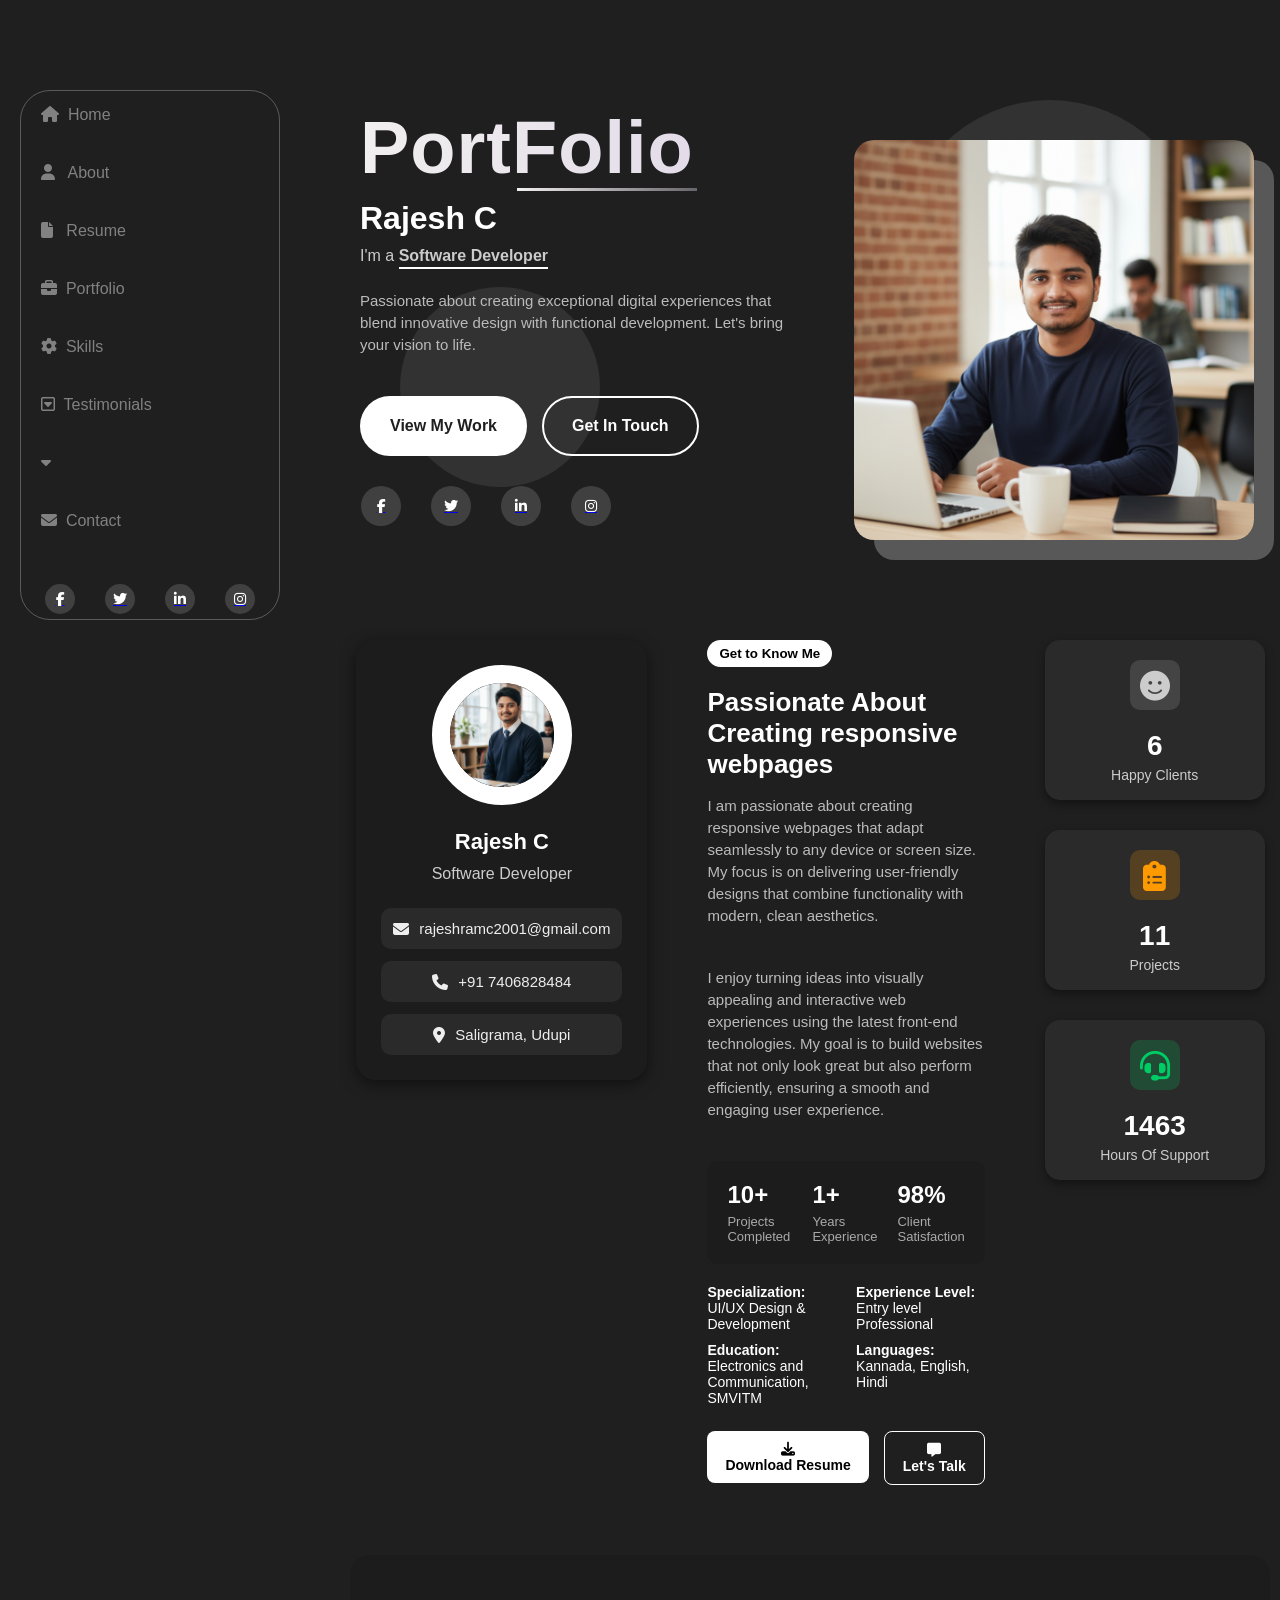
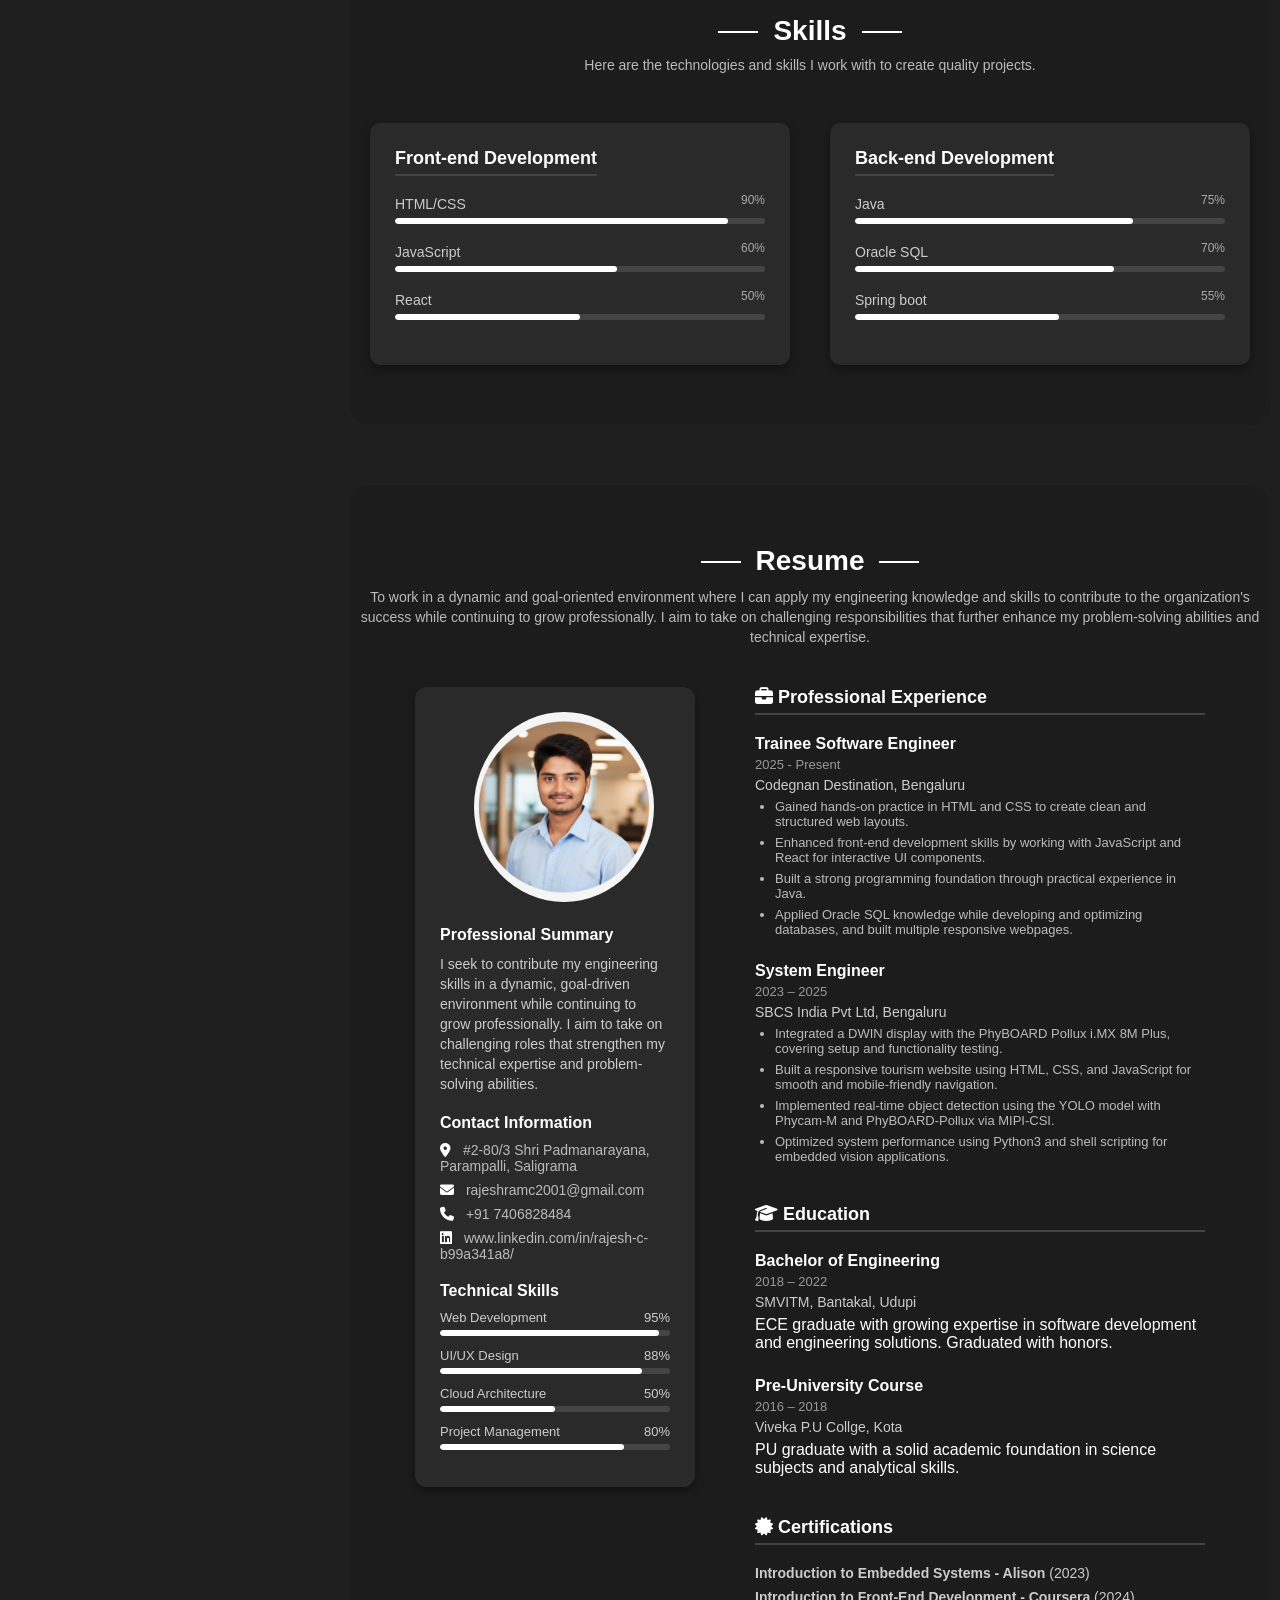
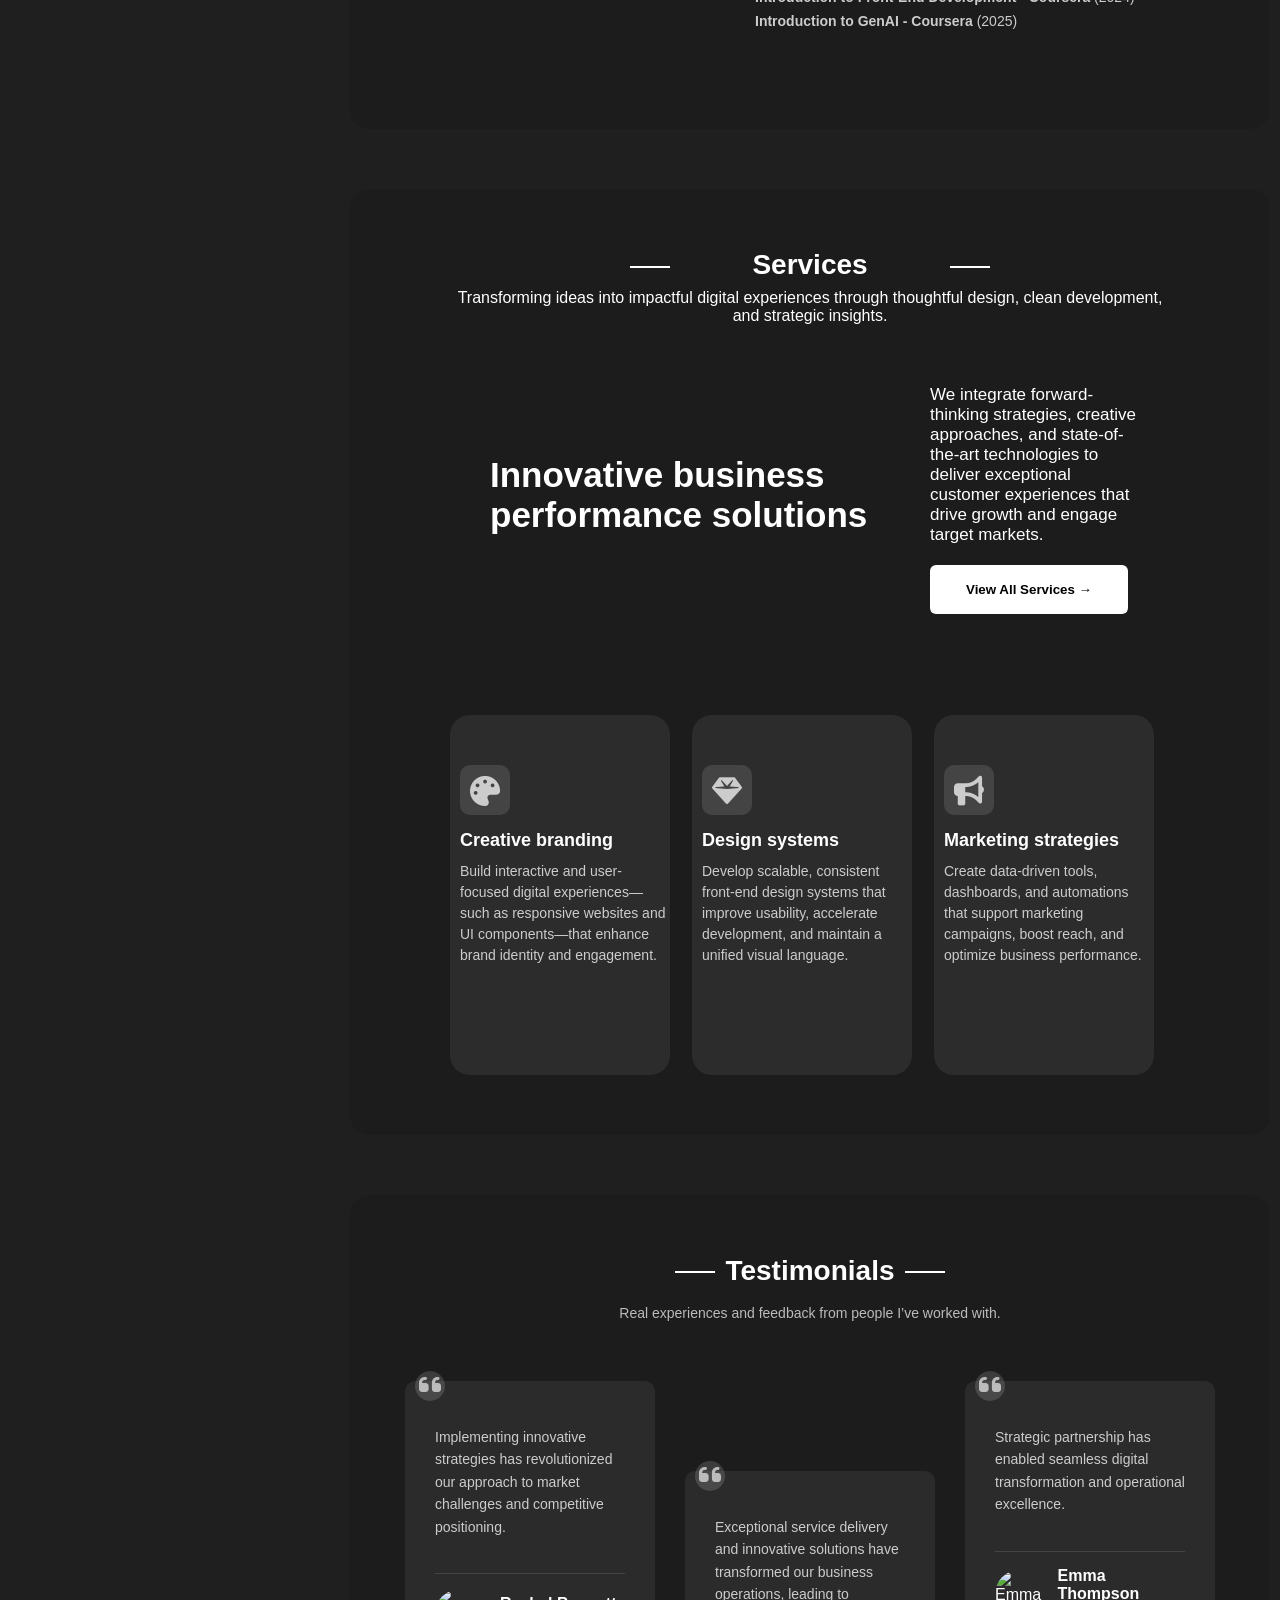
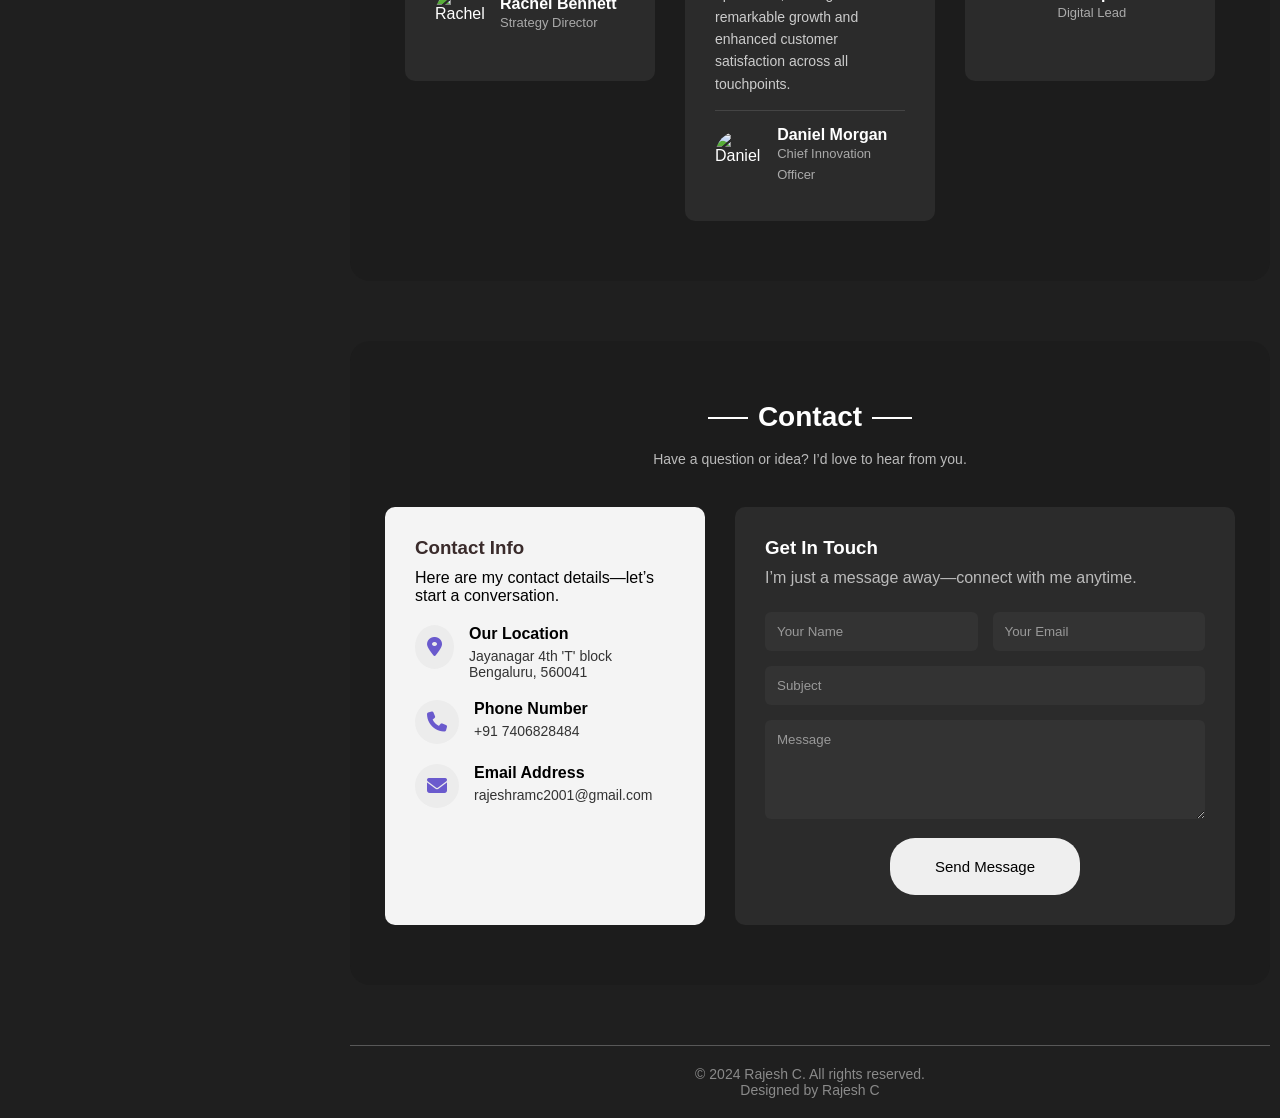
==== commit fdaadd8d: "Updated project section" ====
--- a/index.html
+++ b/index.html
@@ -57,14 +57,14 @@
             </p>
 
             <div class="btn-box">
-                <a href="#" class="btn btn-main">View My Work</a>
-                <a href="#" class="btn btn-outline">Get In Touch</a>
+                <a href="./project.html" class="btn btn-main">View My Work</a>
+                <a href="#contact" class="btn btn-outline">Get In Touch</a>
             </div>
 
             <div class="links-social">
                 <a href="#"><i class="fa-brands fa-facebook-f"></i></a>
                 <a href="#"><i class="fa-brands fa-twitter"></i></a>
-                <a href="#"><i class="fa-brands fa-linkedin-in"></i></a>
+                <a href="https://www.linkedin.com/in/rajesh-c-b99a341a8/"><i class="fa-brands fa-linkedin-in"></i></a>
                 <a href="#"><i class="fa-brands fa-instagram"></i></a>
             </div>
 
@@ -93,35 +93,35 @@
         <div class="profile-card">
 
             <img src="./Rajesh_profile_pic1.png" alt="Profile" class="profile-img">
-            <h2>Marcus Thompson</h2>
-            <p class="role">Creative Director & Developer</p>
+            <h2>Rajesh C</h2>
+            <p class="role">Software Developer</p>
 
             <div class="contact-info">
-                <div class="info"><i class="fa-solid fa-envelope"></i> marcus@example.com</div>
-                <div class="info"><i class="fa-solid fa-phone"></i> +1 (555) 123-4567</div>
-                <div class="info"><i class="fa-solid fa-location-dot"></i> San Francisco, CA</div>
+                <div class="info"><i class="fa-solid fa-envelope"></i> rajeshramc2001@gmail.com</div>
+                <div class="info"><i class="fa-solid fa-phone"></i> +91 7406828484</div>
+                <div class="info"><i class="fa-solid fa-location-dot"></i> Saligrama, Udupi</div>
             </div>
         </div>
 
         <div class="about-section">
 
             <button class="btn-small">Get to Know Me</button>
-            <h1>Passionate About Creating Digital Experiences</h1>
+            <h1>Passionate About Creating responsive webpages</h1>
             <p class="desc">
-            Sed ut perspiciatis unde omnis iste natus error sit voluptatem accusantium doloremque laudantium,
-            totam rem aperiam, eaque ipsa quae ab illo inventore veritatis et quasi architecto beatae vitae dicta sunt explicabo.
+            I am passionate about creating responsive webpages that adapt seamlessly to any device or screen size. My focus is on delivering user-friendly designs that combine functionality with modern, clean aesthetics.
             </p>
             <p class="desc">
-            Ut enim ad minima veniam, quis nostrum exercitationem ullam corporis suscipit laboriosam, nisi ut aliquid ex ea commodi consequatur.
-            /p>
+            I enjoy turning ideas into visually appealing and interactive web experiences using the latest front-end technologies.
+            My goal is to build websites that not only look great but also perform efficiently, ensuring a smooth and engaging user experience.
+            </p>
 
             <div class="stats">
                 <div class="stat">
-                    <h2>150+</h2>
+                    <h2>10+</h2>
                     <p>Projects Completed</p>
                 </div>
                 <div class="stat">
-                    <h2>5+</h2>
+                    <h2>1+</h2>
                     <p>Years Experience</p>
                 </div>
                 <div class="stat">
@@ -132,14 +132,15 @@
 
             <div class="details">
                 <div><strong>Specialization:</strong> UI/UX Design & Development</div>
-                <div><strong>Experience Level:</strong> Senior Professional</div>
-                <div><strong>Education:</strong> Computer Science, MIT</div>
-                <div><strong>Languages:</strong> English, Spanish, French</div>
-            </div>
-
-            <div class="buttons">
-                <button class="btn-download"><i class="fa-solid fa-download"></i> Download Resume</button>
-                <button class="btn-talk"><i class="fa-solid fa-message"></i> Let's Talk</button>
+                <div><strong>Experience Level:</strong> Entry level Professional</div>
+                <div><strong>Education:</strong> Electronics and Communication, SMVITM</div>
+                <div><strong>Languages:</strong> Kannada, English, Hindi</div>
+            </div>
+
+            <div class="buttons"> 
+                <a href="./Resume_RajeshC.pdf" download><button class="btn-download"><i class="fa-solid fa-download"></i> Download&nbsp;Resume</button></a>
+                <a href="#contact"><button class="btn-talk"><i class="fa-solid fa-message"></i> Let's&nbsp;Talk</button></a>
+
             </div>
         </div>
 
@@ -150,7 +151,7 @@
                 <div class="icon">
                     <i class="fa-solid fa-face-smile"></i>
                 </div>
-                <h2>232</h2>
+                <h2>6</h2>
                 <p>Happy Clients</p>
             </div>
 
@@ -158,7 +159,7 @@
                 <div class="icon orange">
                     <i class="fa-solid fa-clipboard-list"></i>
                 </div>
-                <h2>521</h2>
+                <h2>11</h2>
                 <p>Projects</p>
             </div>
 
@@ -169,13 +170,13 @@
                 <p>Hours Of Support</p>
             </div>
 
-            <div class="stat-box">
+            <!-- <div class="stat-box">
                 <div class="icon pink">
                     <i class="fa-solid fa-users"></i>
                 </div>
-                <h2>15</h2>
+                <h2></h2>
                 <p>Hard Workers</p>
-            </div>
+            </div> -->
 
         </div>
         <!-- Stats section ends -->
@@ -186,7 +187,7 @@
     <section class="skills" id="skills">
         <div class="skills-header">
             <h2>Skills</h2>
-            <p>Necessitatibus eius consequatur ex aliquid fuga eum quidem sint consectetur velit</p>
+            <p>Here are the technologies and skills I work with to create quality projects.</p>
         </div>
 
         <div class="skills-container">
@@ -196,32 +197,32 @@
             <div class="bar">
                 <span>HTML/CSS</span>
                 <div class="progress">
-                <div class="fill" style="width: 95%;"></div>
-                </div>
-                <p class="percent">95%</p>
+                <div class="fill" style="width: 90%;"></div>
+                </div>
+                <p class="percent">90%</p>
             </div>
 
             <div class="bar">
                 <span>JavaScript</span>
                 <div class="progress">
-                <div class="fill" style="width: 85%;"></div>
-                </div>
-                <p class="percent">85%</p>
+                <div class="fill" style="width: 60%;"></div>
+                </div>
+                <p class="percent">60%</p>
             </div>
 
             <div class="bar">
                 <span>React</span>
                 <div class="progress">
-                <div class="fill" style="width: 80%;"></div>
-                </div>
-                <p class="percent">80%</p>
+                <div class="fill" style="width: 50%;"></div>
+                </div>
+                <p class="percent">50%</p>
             </div>
             </div>
 
             <div class="skill-box">
             <h3>Back-end Development</h3>
             <div class="bar">
-                <span>Node.js</span>
+                <span>Java</span>
                 <div class="progress">
                 <div class="fill" style="width: 75%;"></div>
                 </div>
@@ -229,7 +230,7 @@
             </div>
 
             <div class="bar">
-                <span>Python</span>
+                <span>Oracle SQL</span>
                 <div class="progress">
                 <div class="fill" style="width: 70%;"></div>
                 </div>
@@ -237,11 +238,11 @@
             </div>
 
             <div class="bar">
-                <span>SQL</span>
+                <span>Spring boot</span>
                 <div class="progress">
-                <div class="fill" style="width: 65%;"></div>
-                </div>
-                <p class="percent">65%</p>
+                <div class="fill" style="width: 55%;"></div>
+                </div>
+                <p class="percent">55%</p>
             </div>
             </div>
 
@@ -260,8 +261,7 @@
         <div class="resume-header">
             <h2>Resume</h2>
             <p>
-            Magnam dolores commodi suscipit. Necessitatibus eius consequatur ex aliquid fuga eum quidem.
-            Sit sint consectetur velit. Quisquam quos quisquam cupiditate.
+            To work in a dynamic and goal-oriented environment where I can apply my engineering knowledge and skills to contribute to the organization's success while continuing to grow professionally. I aim to take on challenging responsibilities that further enhance my problem-solving abilities and technical expertise.
             </p>
         </div>
 
@@ -273,16 +273,15 @@
                     <img src="./Rajesh_ProfilePic.png" alt="Profile" class="resume-img">
                     <h3>Professional Summary</h3>
                     <p class="summary">
-                    Driven software architect with expertise in developing scalable, high-performance enterprise
-                    solutions. Passionate about leveraging cutting-edge technologies to solve complex business challenges.
+                    I seek to contribute my engineering skills in a dynamic, goal-driven environment while continuing to grow professionally. I aim to take on challenging roles that strengthen my technical expertise and problem-solving abilities.
                     </p>
 
                     <h3>Contact Information</h3>
                     <ul class="contact-list">
-                        <li><i class="fa-solid fa-location-dot"></i> 742 Evergreen Terrace, Springfield, MA 02101</li>
-                        <li><i class="fa-solid fa-envelope"></i> contact@example.com</li>
-                        <li><i class="fa-solid fa-phone"></i> +1 (555) 123-4567</li>
-                        <li><i class="fa-brands fa-linkedin"></i> linkedin.com/in/example</li>
+                        <li><i class="fa-solid fa-location-dot"></i> #2-80/3 Shri Padmanarayana, Parampalli, Saligrama</li>
+                        <li><i class="fa-solid fa-envelope"></i> rajeshramc2001@gmail.com</li>
+                        <li><i class="fa-solid fa-phone"></i> +91 7406828484</li>
+                        <li><i class="fa-brands fa-linkedin"></i> www.linkedin.com/in/rajesh-c-b99a341a8/</li>
                     </ul>
 
                     <h3>Technical Skills</h3>
@@ -300,9 +299,9 @@
                     </div>
 
                     <div class="skill-set">
-                        <p>Cloud Architecture <span>90%</span></p>
+                        <p>Cloud Architecture <span>50%</span></p>
                         <div class="bars">
-                            <div class="filling" style="width:90%;"></div>
+                            <div class="filling" style="width:50%;"></div>
                         </div>
                     </div>
 
@@ -323,26 +322,26 @@
                     <h3><i class="fa-solid fa-briefcase"></i> Professional Experience</h3>
 
                     <div class="job">
-                        <h4>Senior Software Architect</h4>
-                        <p class="duration">2022 – Present</p>
-                        <p class="company">Tech Innovations Inc.</p>
+                        <h4>Trainee Software Engineer </h4>
+                        <p class="duration">2025 - Present</p>
+                        <p class="company">Codegnan Destination, Bengaluru</p>
                         <ul>
-                            <li>Lead the architectural design and implementation of enterprise-scale applications.</li>
-                            <li>Mentor team of 12 developers and establish technical best practices.</li>
-                            <li>Drive adoption of microservices and cloud-native solutions.</li>
-                            <li>Reduce system downtime by 75% through improved monitoring and architecture.</li>
+                            <li>Gained hands-on practice in HTML and CSS to create clean and structured web layouts.</li>
+                            <li>Enhanced front-end development skills by working with JavaScript and React for interactive UI components.</li>
+                            <li>Built a strong programming foundation through practical experience in Java.</li>
+                            <li>Applied Oracle SQL knowledge while developing and optimizing databases, and built multiple responsive webpages.</li>
                         </ul>
                     </div>
 
                     <div class="job">
-                        <h4>Lead Developer</h4>
-                        <p class="duration">2019 – 2022</p>
-                        <p class="company">Digital Solutions Corp.</p>
+                        <h4>System Engineer</h4>
+                        <p class="duration">2023 – 2025</p>
+                        <p class="company">SBCS India Pvt Ltd, Bengaluru</p>
                         <ul>
-                            <li>Spearheaded flagship product development reaching 1M+ users.</li>
-                            <li>Implemented CI/CD pipeline reducing deployment time by 60%.</li>
-                            <li>Managed team of 8 developers across multiple projects.</li>
-                            <li>Increased code test coverage from 45% to 90%.</li>
+                            <li>Integrated a DWIN display with the PhyBOARD Pollux i.MX 8M Plus, covering setup and functionality testing.</li>
+                            <li>Built a responsive tourism website using HTML, CSS, and JavaScript for smooth and mobile-friendly navigation.</li>
+                            <li>Implemented real-time object detection using the YOLO model with Phycam-M and PhyBOARD-Pollux via MIPI-CSI.</li>
+                            <li>Optimized system performance using Python3 and shell scripting for embedded vision applications.</li>
                         </ul>
                     </div>
                 </div>
@@ -351,17 +350,17 @@
                     <h3><i class="fa-solid fa-graduation-cap"></i> Education</h3>
 
                     <div class="edu">
-                        <h4>Master of Science in Computer Science</h4>
-                        <p class="duration">2017 – 2019</p>
-                        <p class="company">Stanford University</p>
-                        <p>Specialized in AI and Machine Learning. Graduated with honors.</p>
+                        <h4>Bachelor of Engineering</h4>
+                        <p class="duration">2018 – 2022</p>
+                        <p class="company">SMVITM, Bantakal, Udupi</p>
+                        <p>ECE graduate with growing expertise in software development and engineering solutions. Graduated with honors.</p>
                     </div>
 
                     <div class="edu">
-                        <h4>Bachelor of Science in Software Engineering</h4>
-                        <p class="duration">2013 – 2017</p>
-                        <p class="company">MIT</p>
-                        <p>Dean’s List all semesters. Led university’s coding club.</p>
+                        <h4>Pre-University Course</h4>
+                        <p class="duration">2016 – 2018</p>
+                        <p class="company">Viveka P.U Collge, Kota</p>
+                        <p>PU graduate with a solid academic foundation in science subjects and analytical skills.</p>
                     </div>
                 </div>
 
@@ -369,8 +368,9 @@
                     <h3><i class="fa-solid fa-certificate"></i> Certifications</h3>
 
                     <ul class="cert-list">
-                    <li><strong>AWS Certified Solutions Architect - Professional</strong> (2023)</li>
-                    <li><strong>Google Cloud Professional Architect</strong> (2022)</li>
+                    <li><strong>Introduction to Embedded Systems - Alison</strong> (2023)</li>
+                    <li><strong>Introduction to Front-End Development - Coursera</strong> (2024)</li>
+                    <li><strong>Introduction to GenAI - Coursera</strong> (2025)</li>
                     </ul>
                 </div>
 
@@ -411,7 +411,7 @@
 
         <div class="services-header">
                 <h2>Services</h2>
-                <p>Necessitatibus eius consequatur ex aliquid fuga eum quidem sint consectetur velit</p>
+                <p>Transforming ideas into impactful digital experiences through thoughtful design, clean development, and strategic insights.</p>
         </div>
 
         <div class="text">
@@ -439,8 +439,7 @@
                     <div class="icon"><i class="fa-solid fa-palette"></i></div>
                     <h4>Creative branding</h4>
                     <p>
-                    Nulla facilisi. Maecenas eget magna neque. Suspendisse potenti. Curabitur eleifend nisi non magna
-                    vulputate, vel condimentum libero tempus. Proin consectetur feugiat diam.
+                   Build interactive and user-focused digital experiences—such as responsive websites and UI components—that enhance brand identity and engagement.
                     </p>
 
                 </div>     
@@ -451,8 +450,7 @@
                     <div class="icon"><i class="fa-solid fa-gem"></i></div>
                     <h4>Design systems</h4>
                     <p>
-                    Praesent euismod varius tellus, vel bibendum nunc interdum at. Donec vehicula diam vel metus venenatis
-                    convallis. Aliquam erat volutpat.
+                    Develop scalable, consistent front-end design systems that improve usability, accelerate development, and maintain a unified visual language.
                     </p>
                 </div>
                 
@@ -463,8 +461,7 @@
                     <div class="icon"><i class="fa-solid fa-bullhorn"></i></div>
                     <h4>Marketing strategies</h4>
                     <p>
-                    Vivamus tempor velit id magna dictum, sed fermentum nisi faucibus. Integer nec pretium sapien. Fusce
-                    tincidunt ligula et purus consequat.
+                    Create data-driven tools, dashboards, and automations that support marketing campaigns, boost reach, and optimize business performance.
                     </p>
                 </div>
                 
@@ -484,7 +481,7 @@
         <div class="testimonial-header">
             <h2>Testimonials</h2>
             <p class="sub-text">
-                Necessitatibus eius consequatur ex aliquid fuga eum quidem sint consectetur velit
+                Real experiences and feedback from people I’ve worked with.
             </p>
         </div>
         
@@ -548,7 +545,7 @@
         <div class="contact-header">
             <h2>Contact</h2>
             <p class="sub-text">
-            Necessitatibus eius consequatur ex aliquid fuga eum quidem sint consectetur velit
+            Have a question or idea? I’d love to hear from you.
             </p>
         </div>
         
@@ -559,15 +556,14 @@
             <div class="contact-information">
                 <h3>Contact Info</h3>
                 <p>
-                    Praesent sapien massa, convallis a pellentesque nec, egestas non nisi.
-                    Vestibulum ante ipsum primis.
+                    Here are my contact details—let’s start a conversation.
                 </p>
 
                 <div class="info-item">
                     <i class="fa-solid fa-location-dot"></i>
                     <div>
                     <h4>Our Location</h4>
-                    <p>A108 Adam Street<br>New York, NY 535022</p>
+                    <p>Jayanagar 4th 'T' block<br>Bengaluru, 560041</p>
                     </div>
                 </div>
 
@@ -575,7 +571,7 @@
                     <i class="fa-solid fa-phone"></i>
                     <div>
                     <h4>Phone Number</h4>
-                    <p>+1 5589 55488 55<br>+1 6678 254445 41</p>
+                    <p>+91 7406828484<br></p>
                     </div>
                 </div>
 
@@ -583,7 +579,7 @@
                     <i class="fa-solid fa-envelope"></i>
                     <div>
                     <h4>Email Address</h4>
-                    <p>info@example.com<br>contact@example.com</p>
+                    <p>rajeshramc2001@gmail.com<br></p>
                     </div>
                 </div>
             </div>
@@ -593,8 +589,7 @@
             <div class="contact-form">
                 <h3>Get In Touch</h3>
                 <p>
-                    Praesent sapien massa, convallis a pellentesque nec, egestas non nisi.
-                    Vestibulum ante ipsum primis.
+                    I’m just a message away—connect with me anytime.
                 </p>
 
                 <form>
--- a/style.css
+++ b/style.css
@@ -309,7 +309,7 @@
   justify-content: center;
   align-items: flex-start;
   padding: 40px;
-  gap: 90px;
+  gap: 60px;
   margin-bottom: 30px;
   width:1071px;
   margin-left: 140px;
@@ -318,46 +318,60 @@
 /* Profile Card */
 
 .profile-card {
-  border:1px solid white;
+  /* border: 1px solid white; */
   background-color: #1c1c1c;
-  padding: 10px;
-  width: 550px;
+  padding: 25px;
+  width: 350px; /* Increased from 550px → 350px for better proportion */
   text-align: center;
-  border-radius: 15px;
-  box-shadow: 0 4px 10px rgba(0,0,0,0.4);
-  margin-left: 320px;
+  border-radius: 20px;
+  box-shadow: 0 4px 15px rgba(0, 0, 0, 0.5);
+  margin-left: 270px; /* Adjust if needed */
 }
 
 .profile-img {
-  width: 100px;
-  height: 100px;
+  width: 140px; /* increased from 100px */
+  height: 140px;
   border-radius: 50%;
   object-fit: cover;
-  margin-bottom: 15px;
-  border: 2px solid #fff;
+  margin-bottom: 20px;
+  border: 2dvb solid #fff;
+}
+
+.profile-card h2 {
+  font-size: 22px; /* increased text size */
+  margin-bottom: 8px;
+  color: #fff;
 }
 
 .role {
   color: #ccc;
-  margin-bottom: 20px;
+  font-size: 16px;
+  margin-bottom: 25px;
 }
 
 .contact-info {
   display: flex;
   flex-direction: column;
-  gap: 10px;
+  gap: 12px;
 }
 
 .info {
   background-color: #2a2a2a;
-  padding: 10px;
-  border-radius: 8px;
-  font-size: 14px;
+  border-radius: 20px;
+  padding: 12px;
+  border-radius: 10px;
+  font-size: 15px;
+  color: #eee;
+  display: flex;
+  align-items: center;
+  justify-content: center;
 }
 
 .info i {
-  margin-right: 8px;
-}
+  margin-right: 10px;
+  font-size: 16px;
+}
+
 
 /* About Section */
 .about-section {
@@ -532,6 +546,7 @@
 .skills {
   /* border: 1px solid white; */
   background-color: #1c1c1c;
+  border-radius: 20px;
   color: #fff;
   padding: 60px 0;
   text-align: center;
@@ -640,11 +655,13 @@
 
 /* Skills section ends */
 
+
 /* Resume section starts */
 
 .resume {
-  border:1px solid white;
+  /* border:1px solid white; */
   background-color: #1c1c1c;
+  border-radius: 20px;
   color: #fff;
   padding: 60px 0;
   width:920px;
@@ -813,6 +830,7 @@
 .company {
   color: #ccc;
   font-size: 14px;
+  margin-top: 5px;
   margin-bottom: 6px;
 }
 
@@ -907,6 +925,7 @@
 section.services {
   /* border:1px solid white; */
   background-color: #1c1c1c;
+  border-radius: 20px;
   padding: 60px 100px;
   margin-top:60px;
   margin-left: 350px;
@@ -1129,6 +1148,7 @@
 .testimonial {
   /* border:1px solid white; */
   background-color: #1c1c1c;
+  border-radius: 20px;
   text-align: center;
   padding: 60px 20px;
   margin-top:60px;
@@ -1275,6 +1295,7 @@
 .contact {
   /* border:1px solid white; */
   background-color: #1c1c1c;
+  border-radius: 20px;
   text-align: center;
   padding: 60px 20px;
   margin-top:60px;
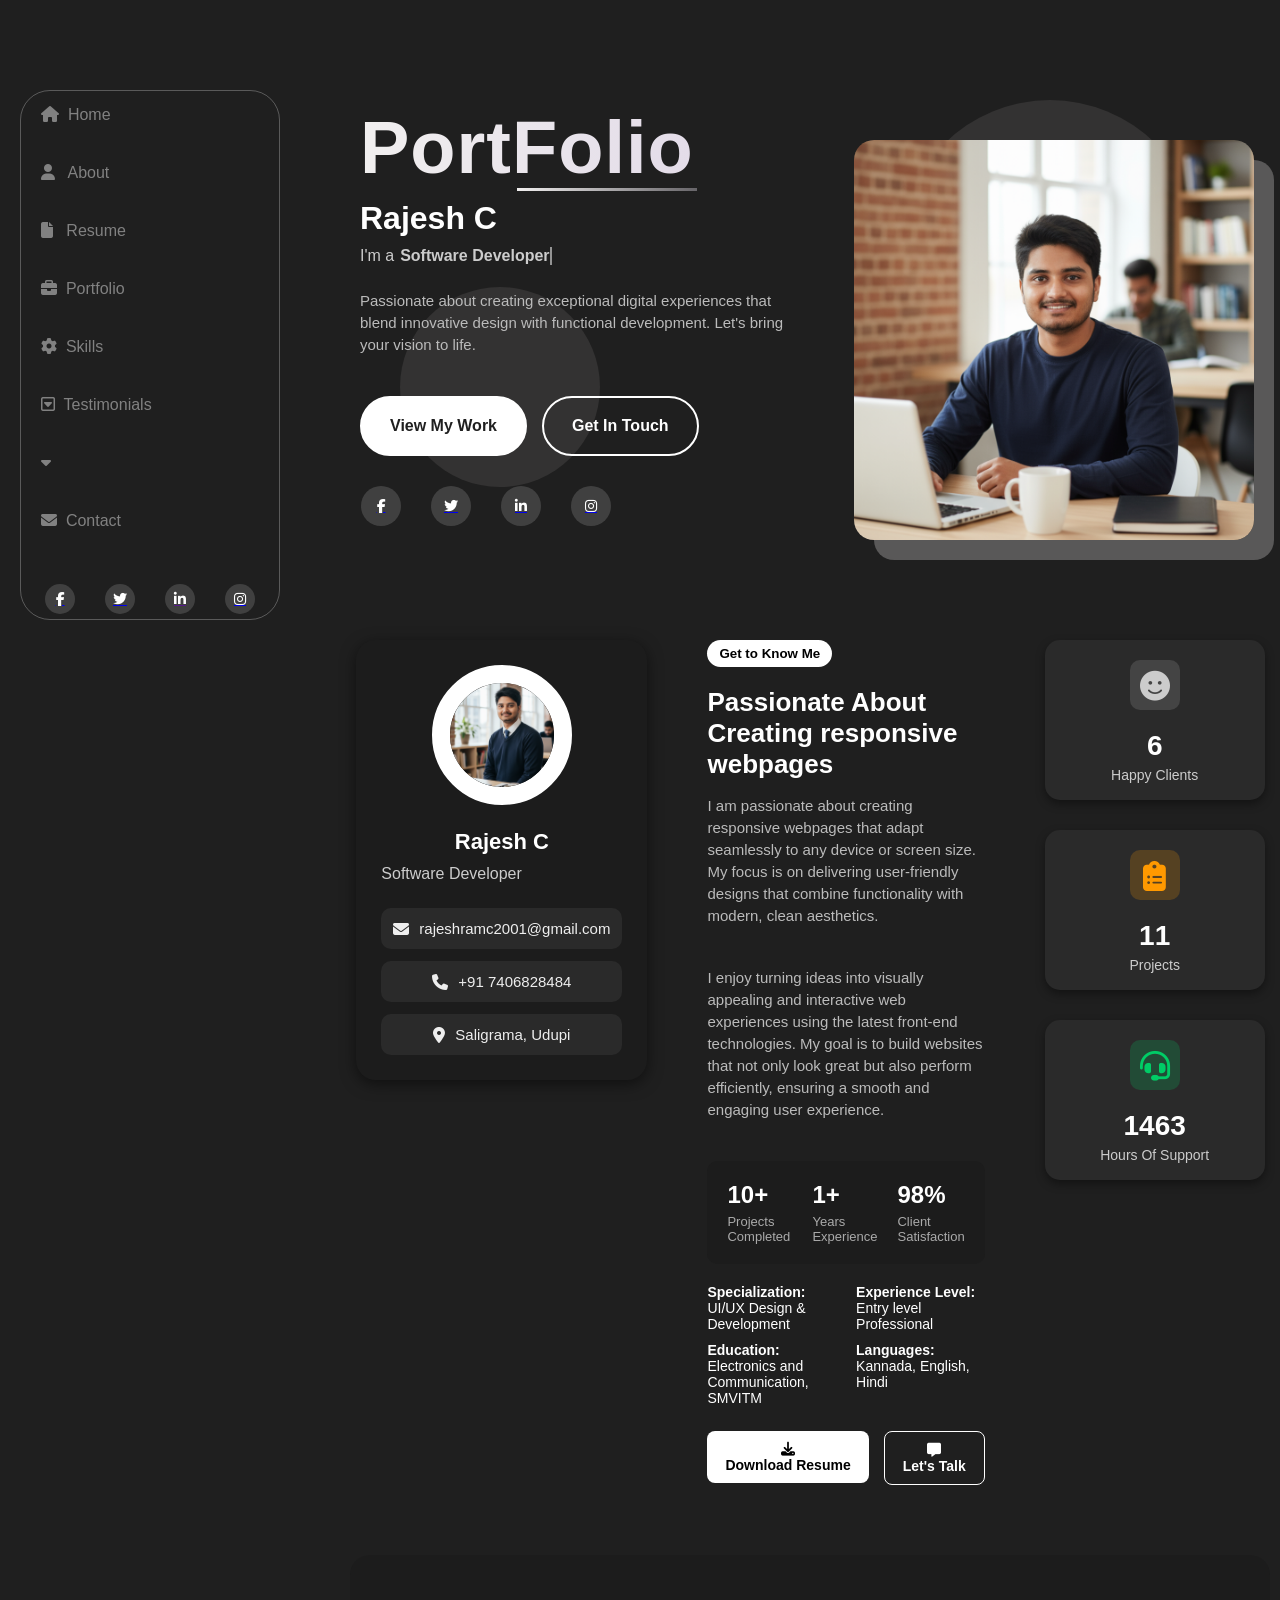
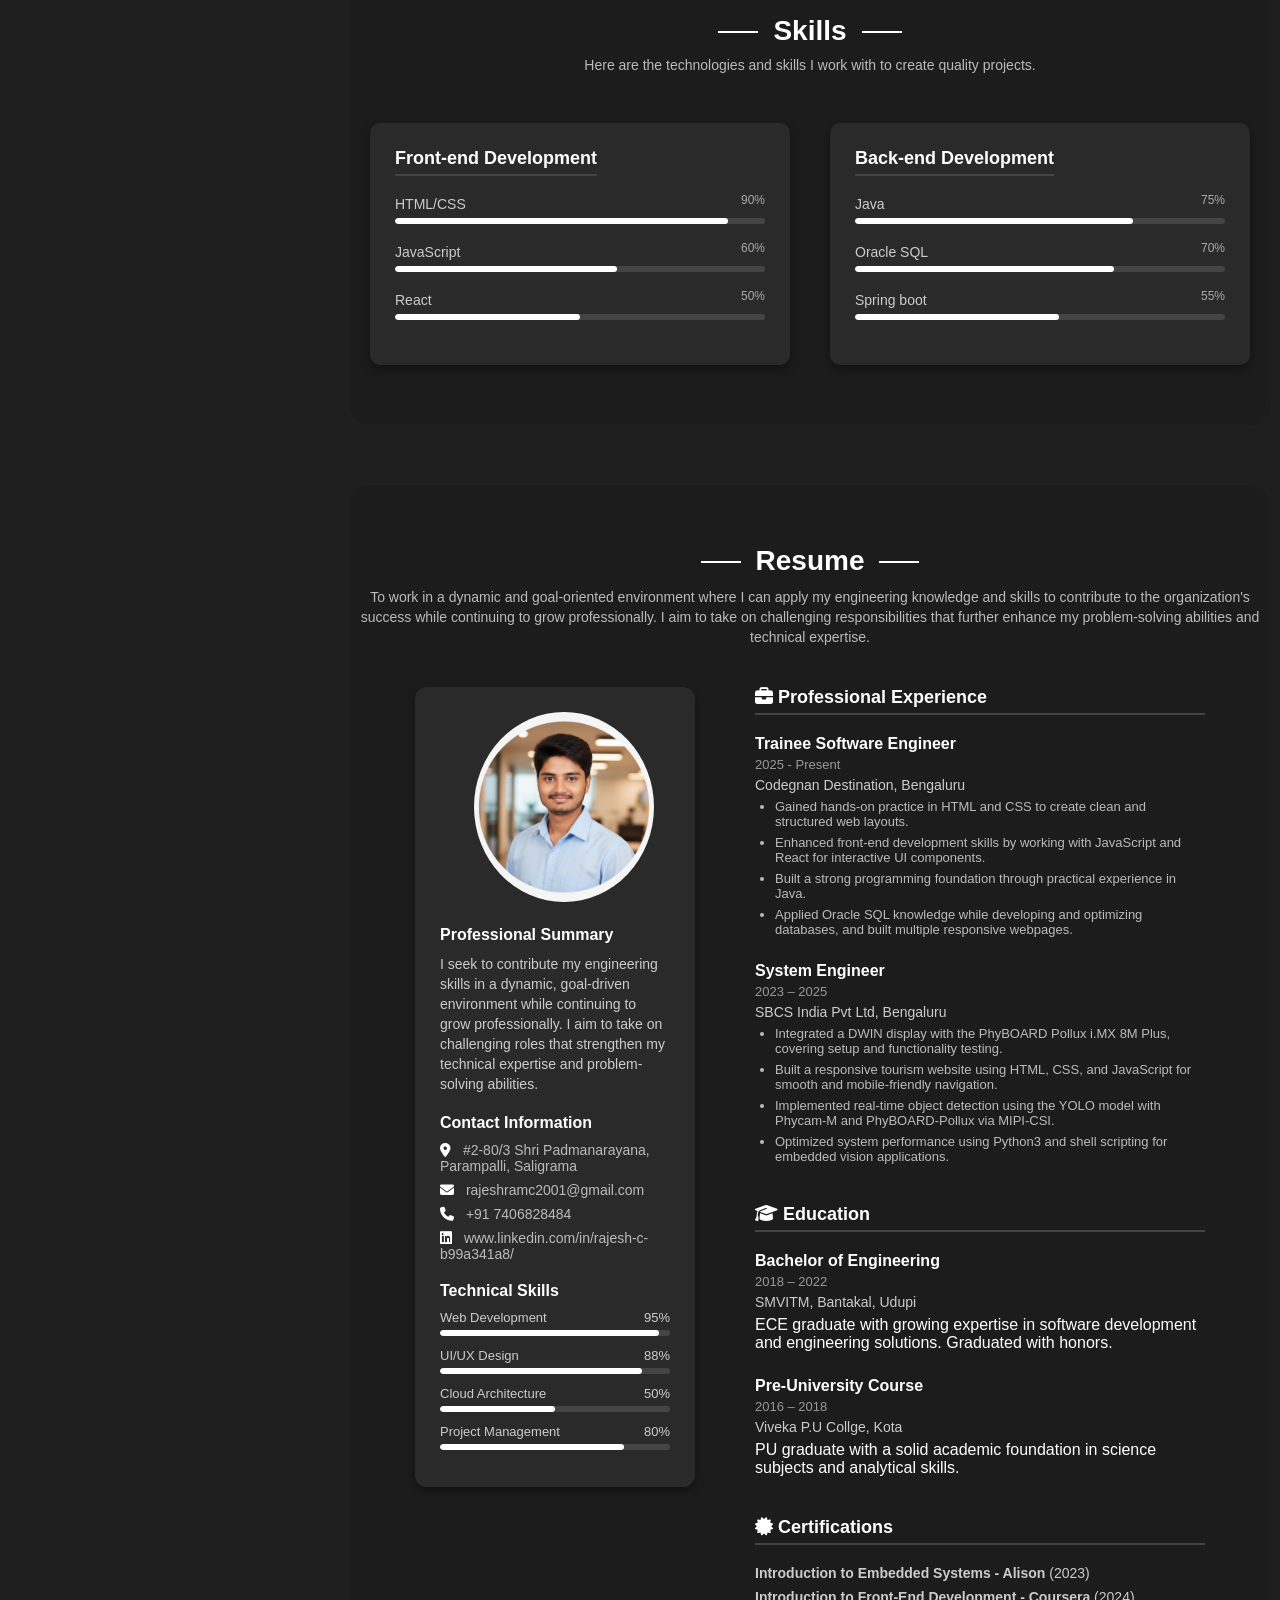
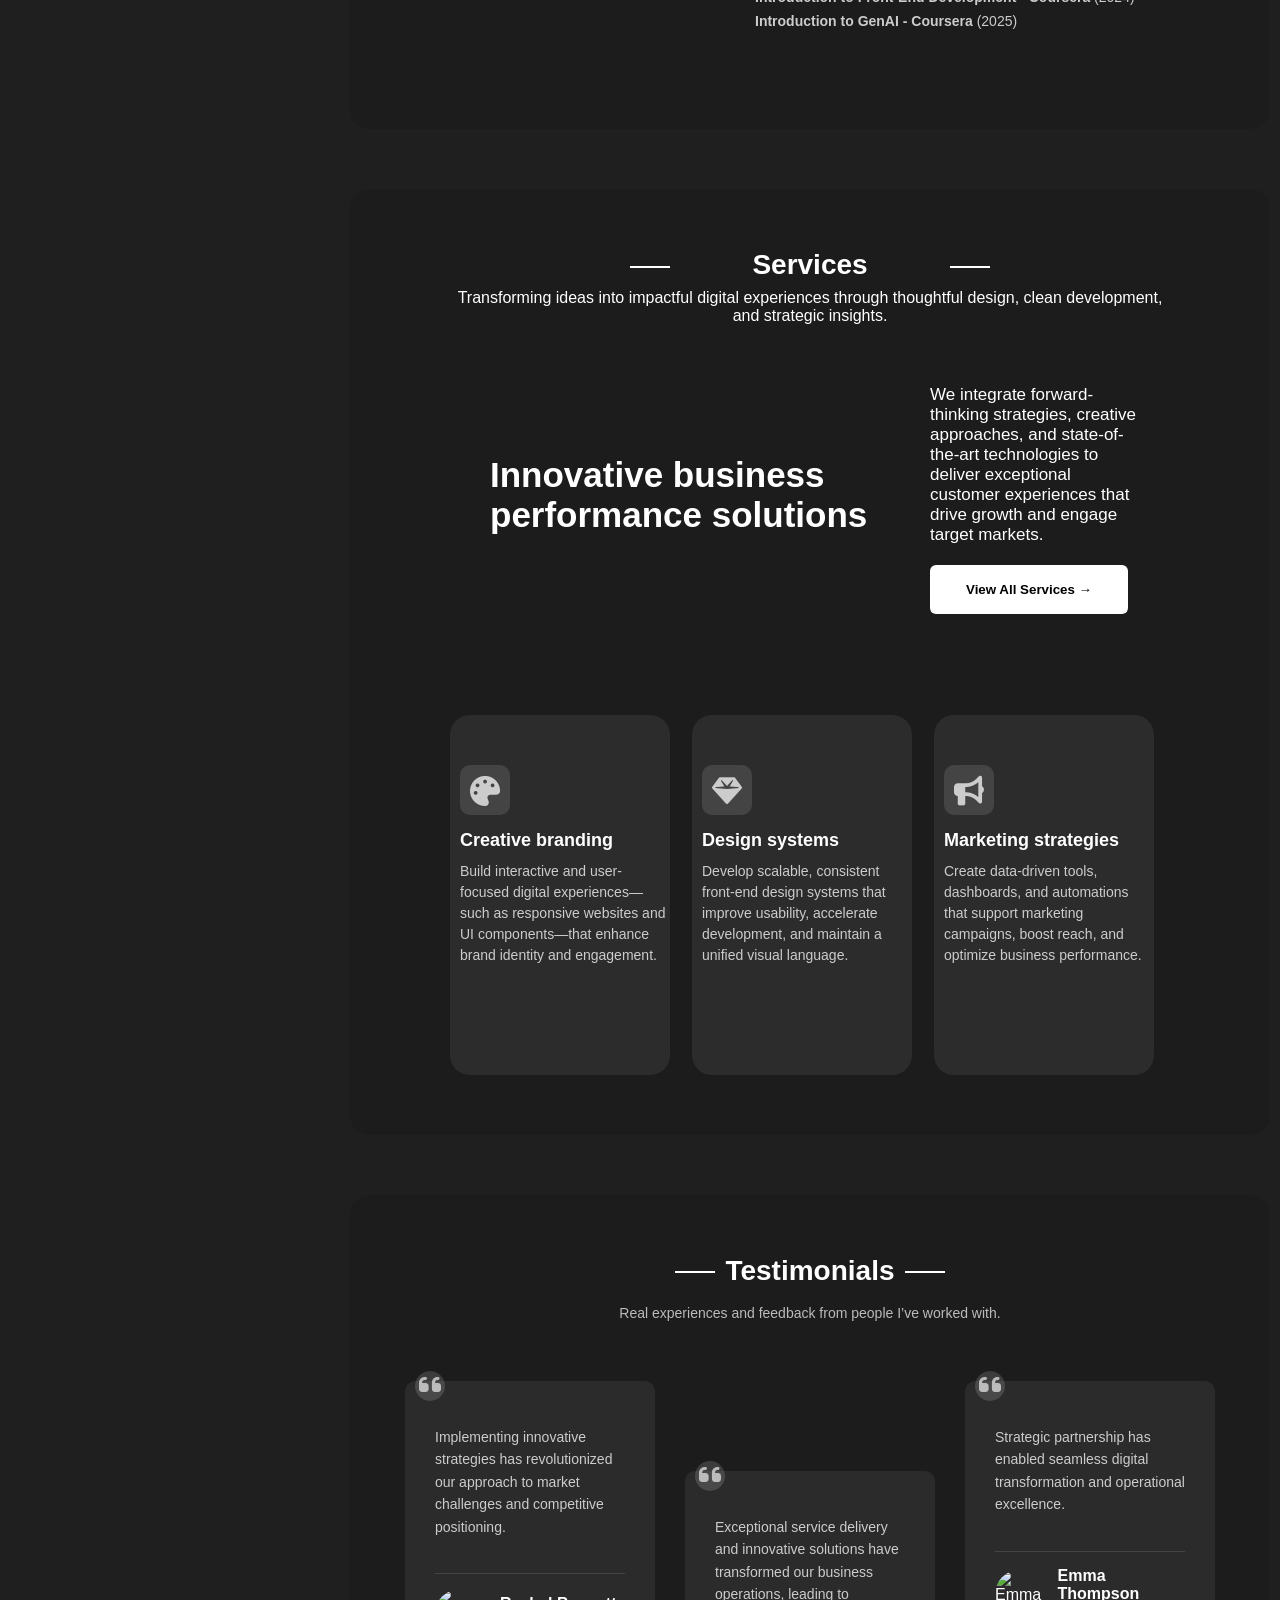
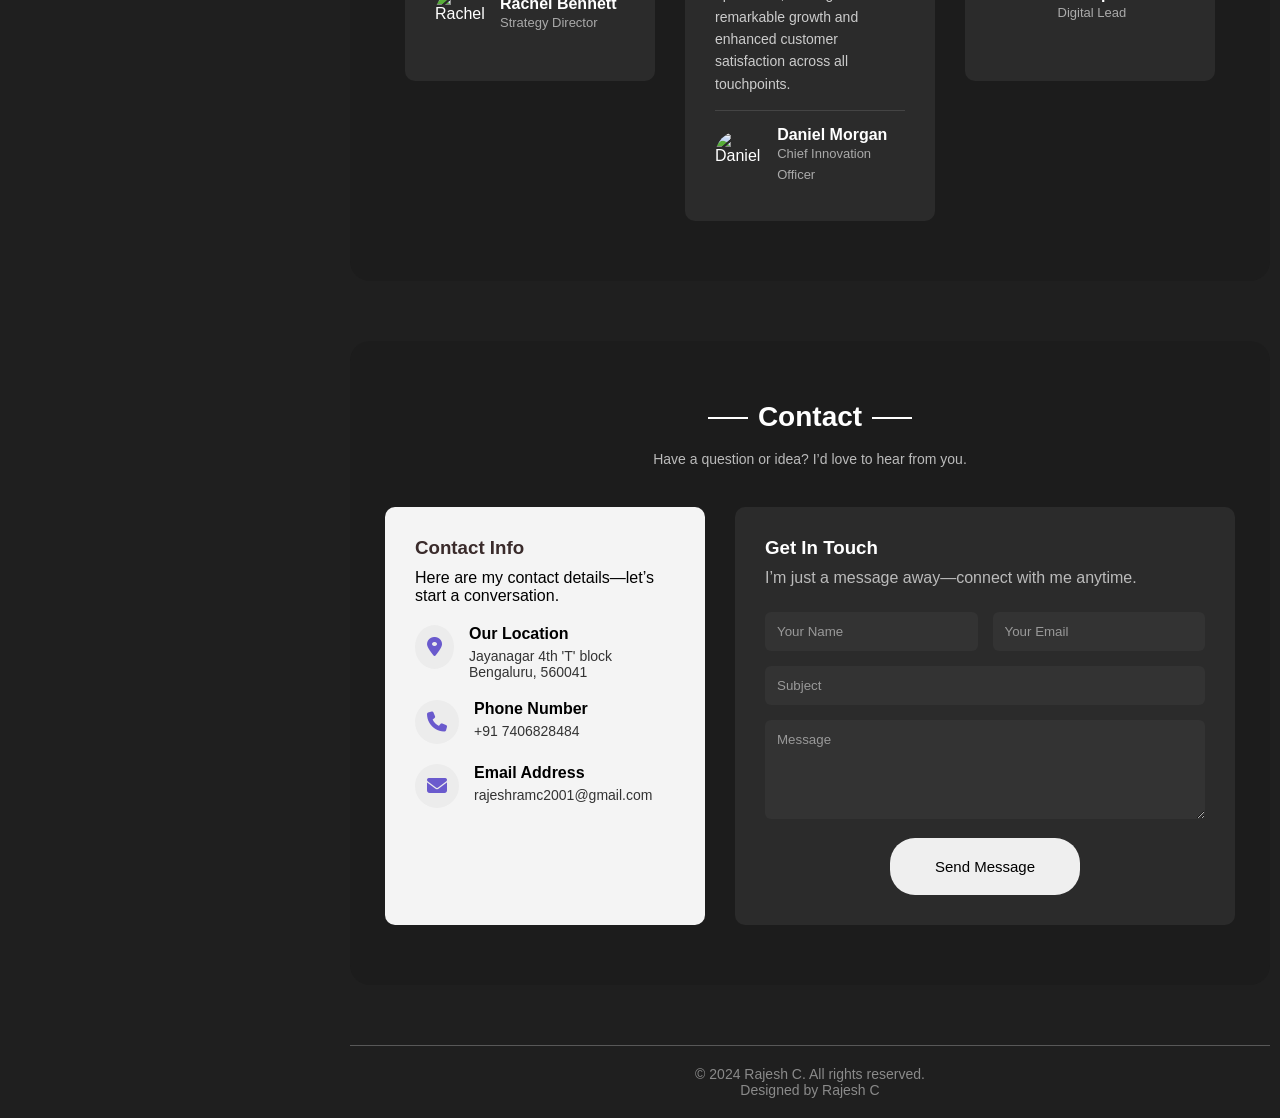
==== commit 993e0477: "Updated Error page" ====
--- a/index.html
+++ b/index.html
@@ -30,9 +30,9 @@
         </ul>
 
         <div class="social-media">
-            <a href="#"><i class="fa-brands fa-facebook-f"></i></a>
-            <a href="#"><i class="fa-brands fa-twitter"></i></a>
-            <a href="#"><i class="fa-brands fa-linkedin-in"></i></a>
+            <a href="./errorpage.html"><i class="fa-brands fa-facebook-f"></i></a>
+            <a href="./errorpage.html"><i class="fa-brands fa-twitter"></i></a>
+            <a href=""><i class="fa-brands fa-linkedin-in"></i></a>
             <a href="#"><i class="fa-brands fa-instagram"></i></a>
         </div>
 
@@ -49,7 +49,9 @@
 
             <h1 class="title">PortFolio</h1>
             <h2 class="name">Rajesh C</h2>
-            <p class="role">I'm a <span>Software Developer</span></p>
+
+            <p class="role">I'm a <span class="typewriter">Software Developer</span></p>
+
             <p class="desc">
                 Passionate about creating exceptional digital experiences that blend
                 innovative design with functional development. Let's bring your vision to
--- a/style.css
+++ b/style.css
@@ -152,15 +152,40 @@
 }
 
 .role {
+  display: flex;
   font-size: 20px;
   margin: 10px 0 25px;
+  gap:6px;
 }
 
 .role span {
+  /* border:1px solid white; */
   font-weight: 600;
-  border-bottom: 2px solid #fff;
-  padding-bottom: 3px;
-}
+  /* border-bottom: 1.5px solid #fff; */
+  border-right: 2px solid #ffffff86; /* cursor */
+  /* padding-bottom: 3px; */
+  /* margin-top: 15px; */
+}
+
+/* Typewriter effect using animation  */
+
+.typewriter {
+  display: inline-block;
+  white-space: nowrap;
+  overflow: hidden; /* Ensures the content is hidden until revealed */  
+  animation: typing 4s steps(12) infinite, blink 0.9s step-end infinite;
+}
+
+@keyframes typing {
+  0% { width: 0; }
+  50% { width: 160px; } /* fully typed */
+  100% { width: 0; } /* delete again */
+}
+
+@keyframes blink {
+  50% { border-color: transparent; }
+}
+
 
 .desc {
   /* border:1px solid white; */
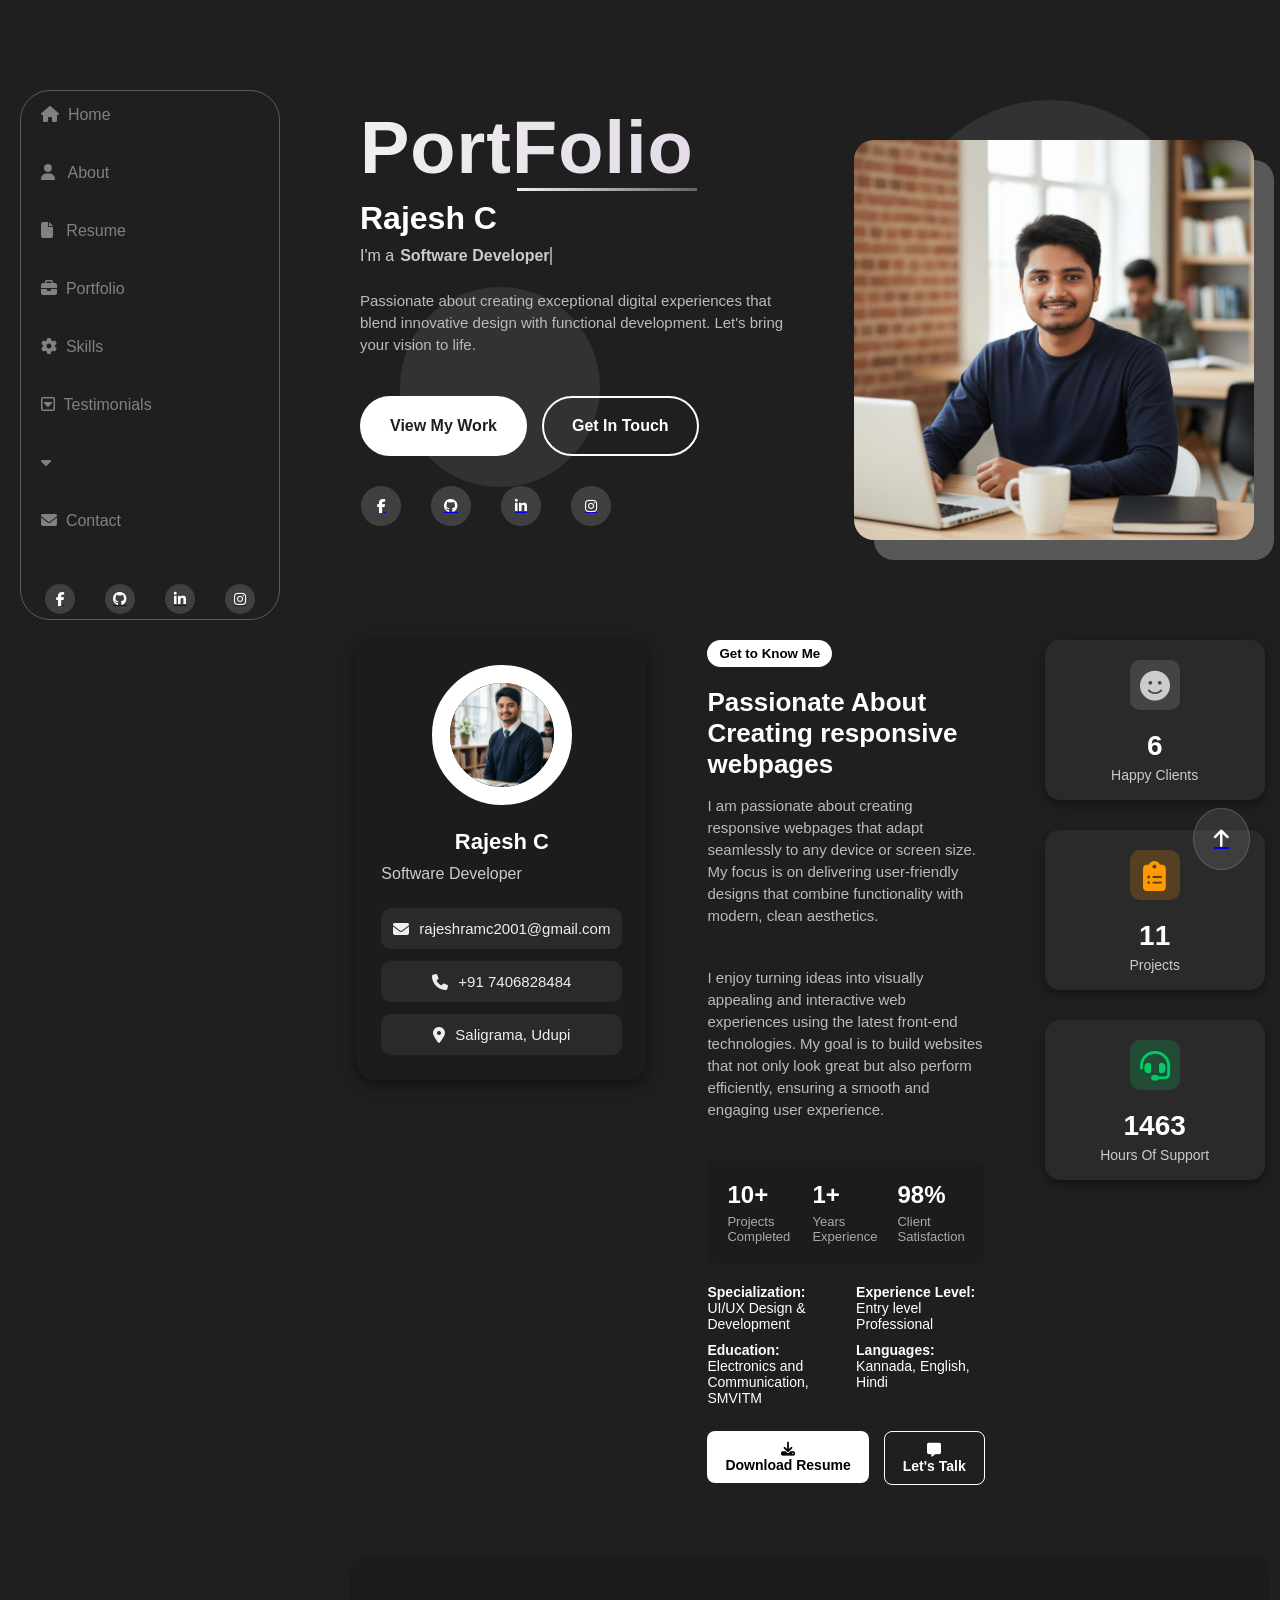
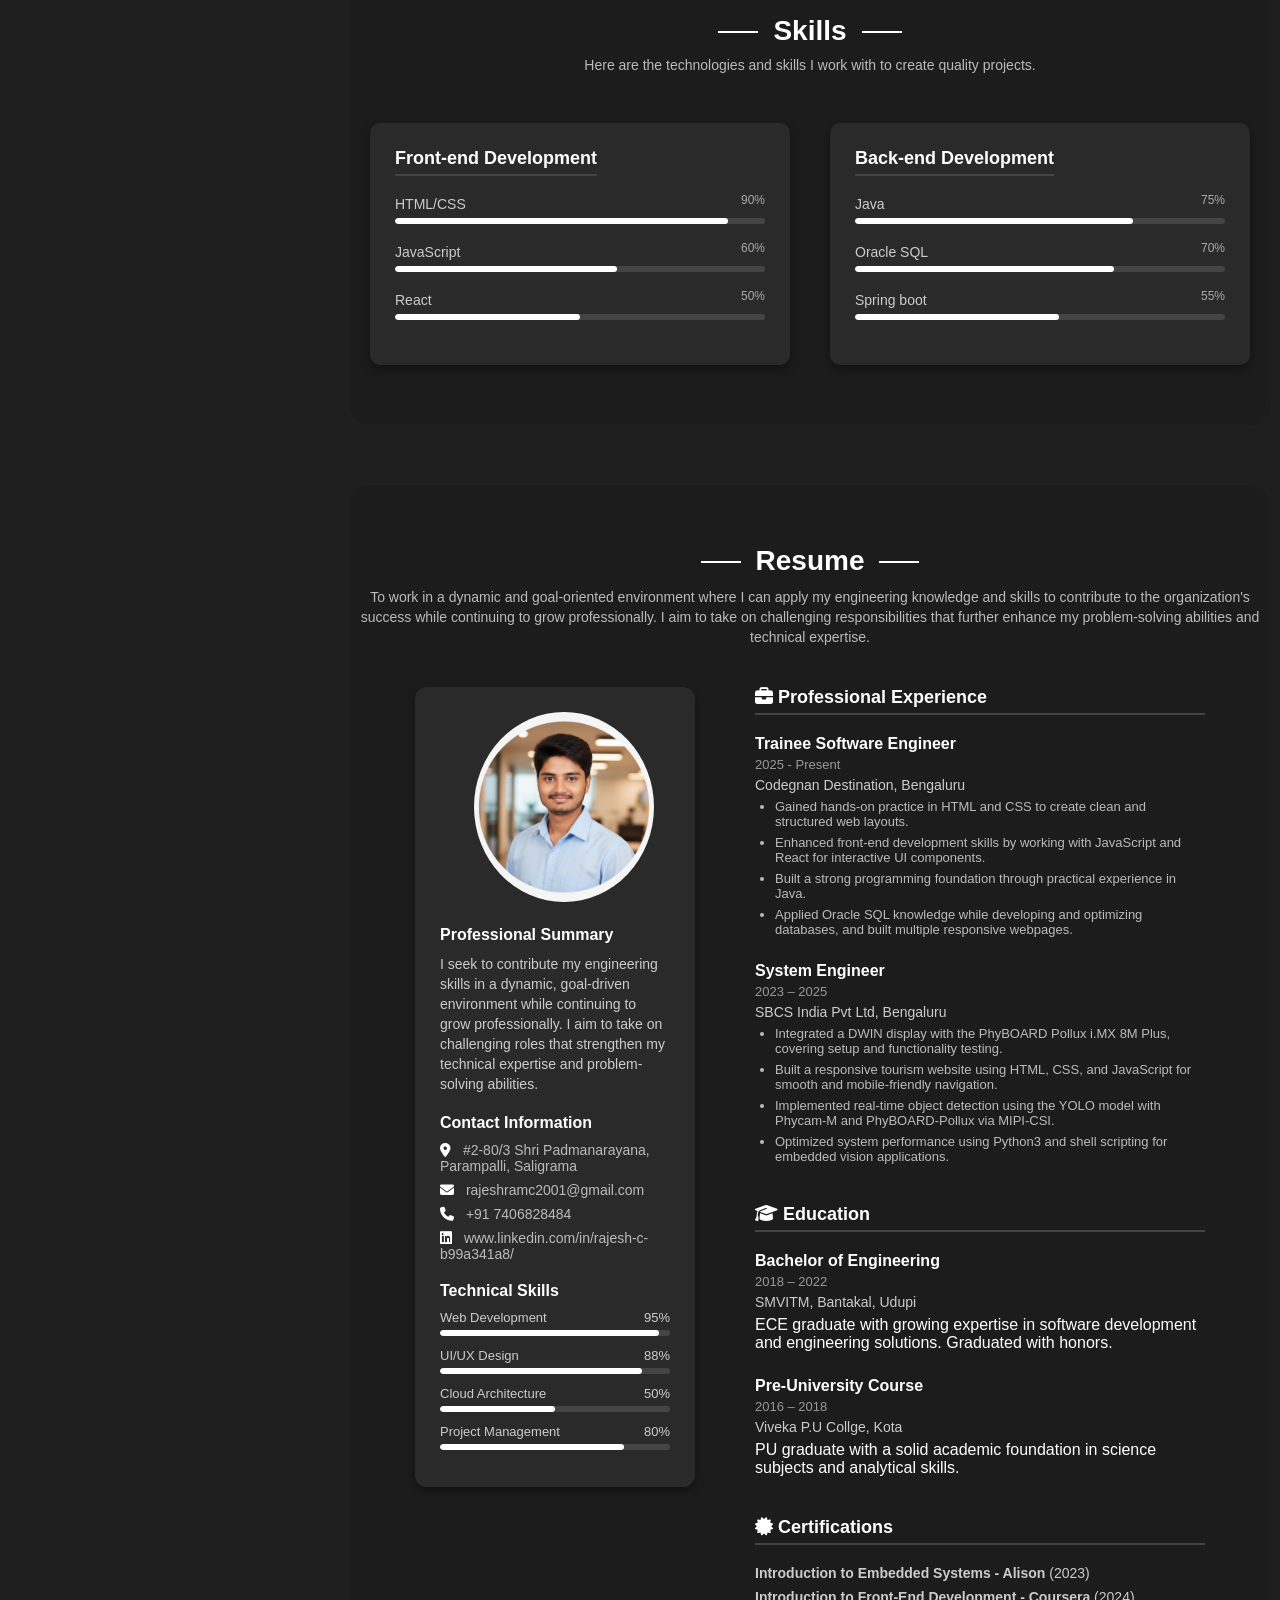
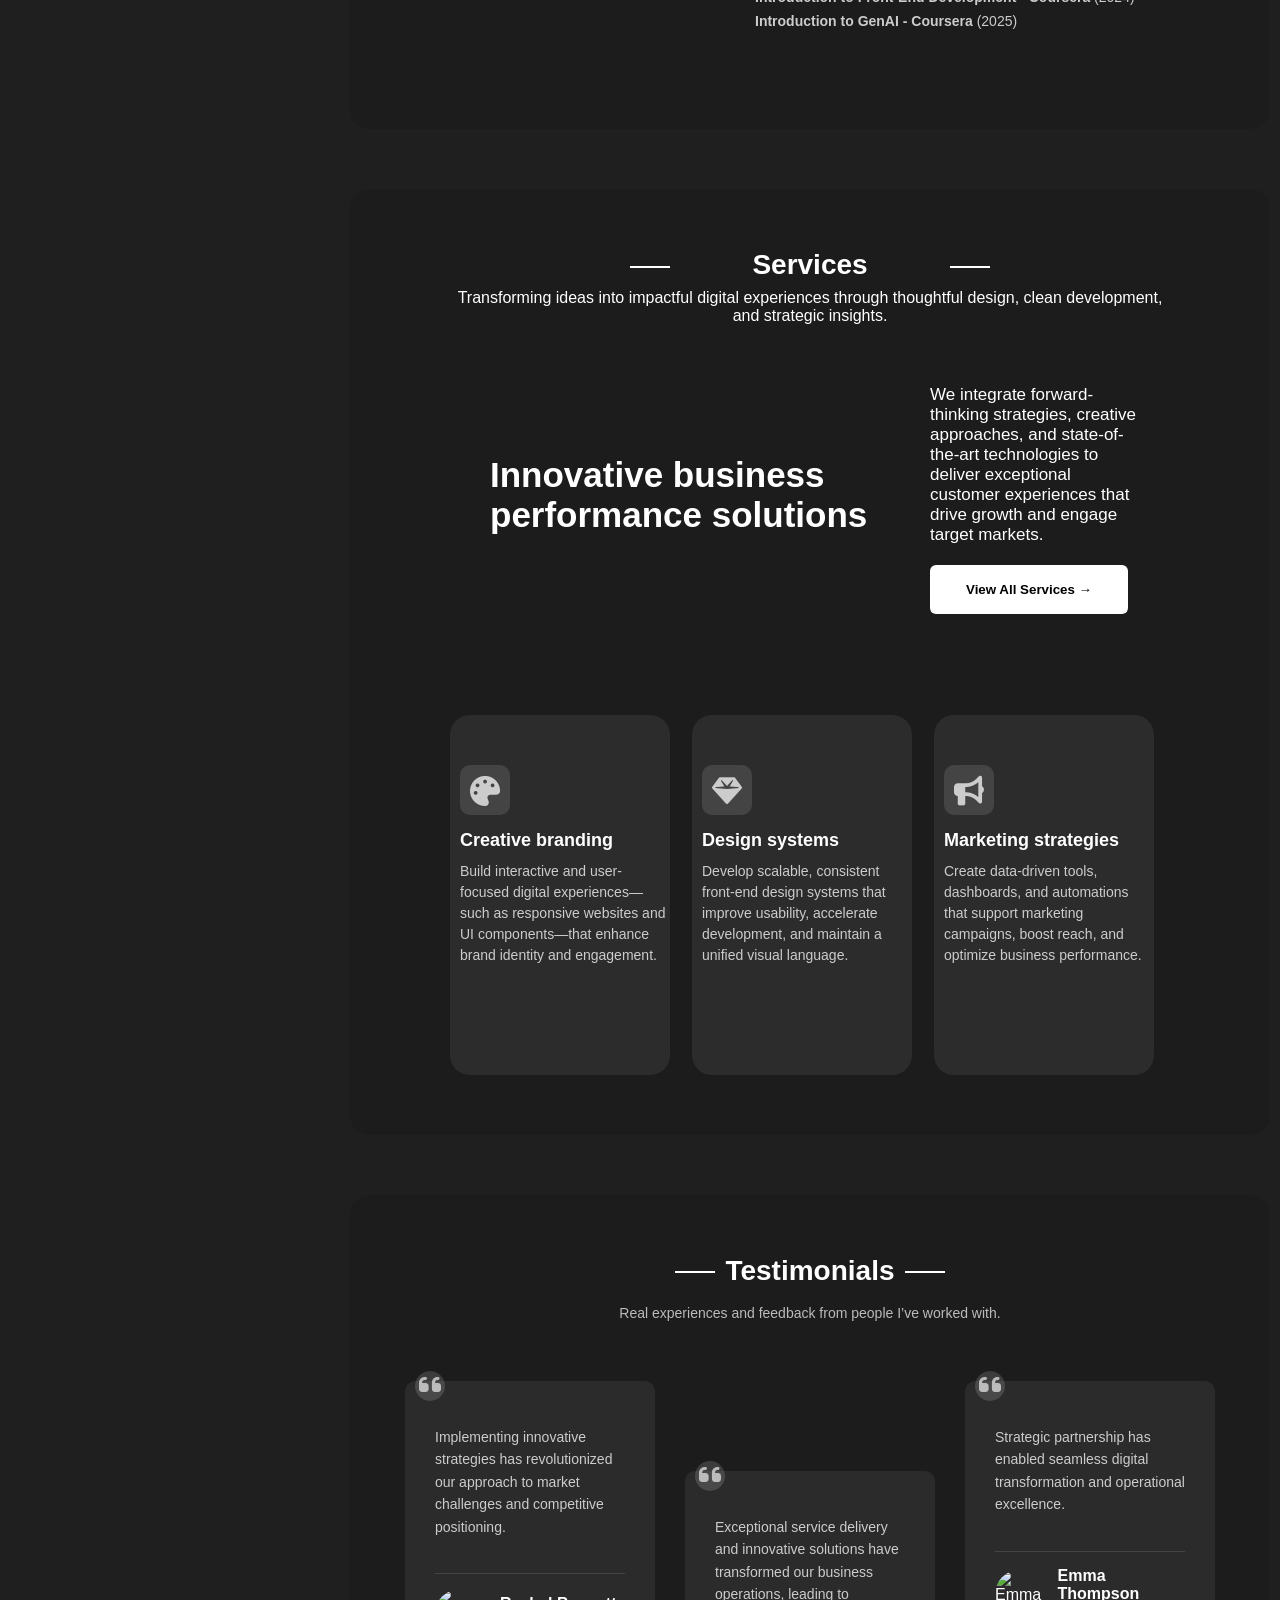
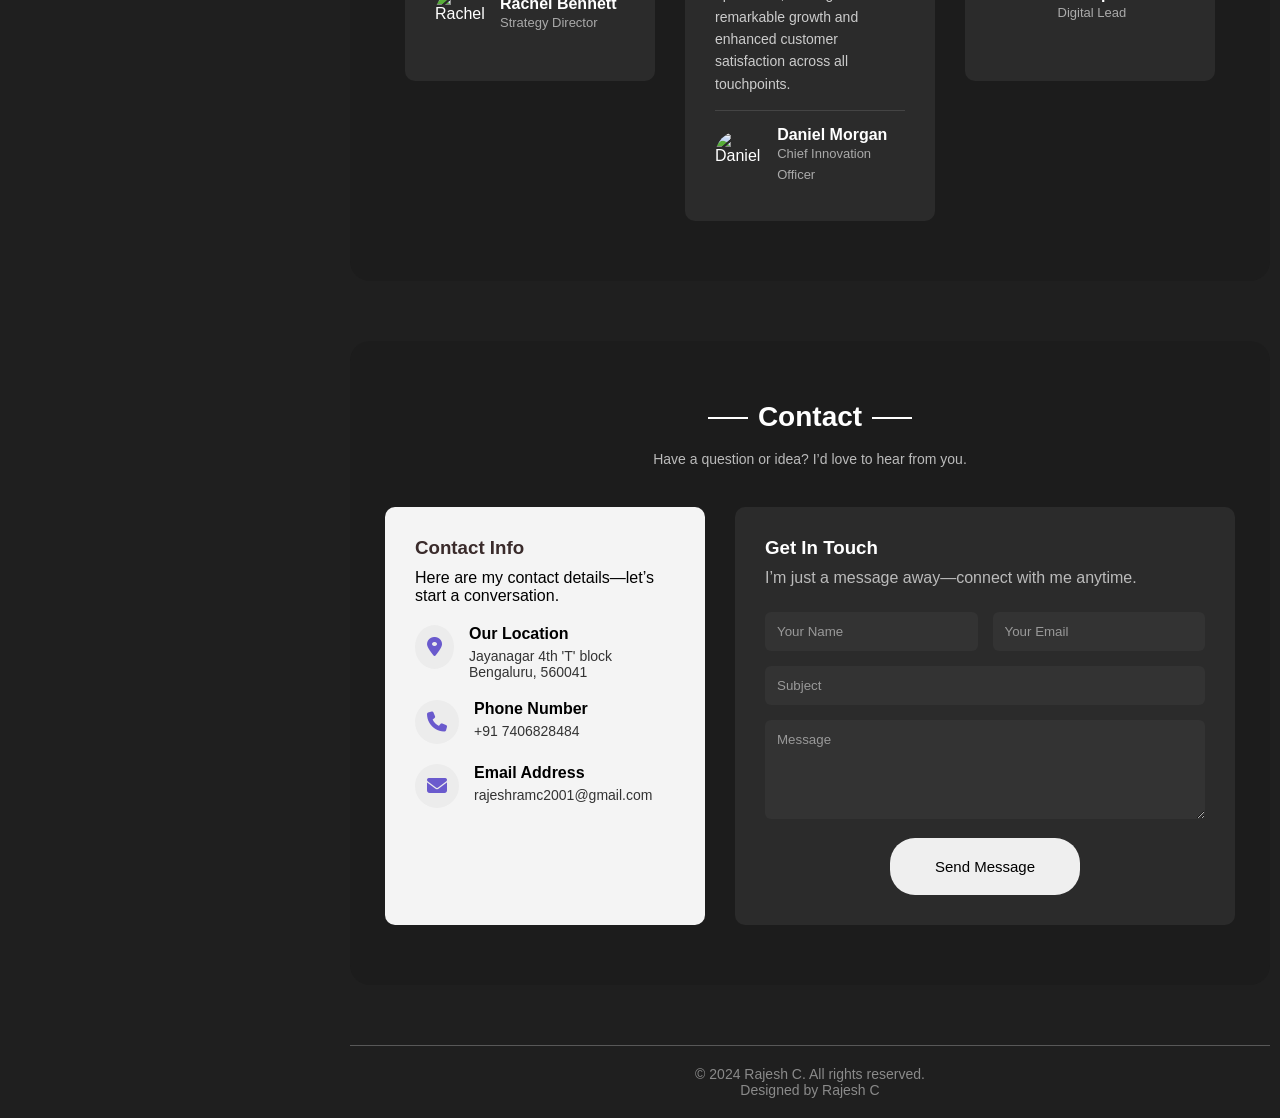
==== commit 135472fe: "Updated Upward button" ====
--- a/index.html
+++ b/index.html
@@ -15,6 +15,13 @@
 
 <body>
 
+    <!-- Upward button  -->
+    <div class="upward-btn">
+        <a href="#"><i class="fa-solid fa-arrow-up"></i></a>
+    </div>
+
+
+    
     <!-- nav bar section starts -->
     
     <section class="nav-bar">
@@ -31,9 +38,9 @@
 
         <div class="social-media">
             <a href="./errorpage.html"><i class="fa-brands fa-facebook-f"></i></a>
-            <a href="./errorpage.html"><i class="fa-brands fa-twitter"></i></a>
-            <a href=""><i class="fa-brands fa-linkedin-in"></i></a>
-            <a href="#"><i class="fa-brands fa-instagram"></i></a>
+            <a href="https://github.com/RajeshC03"><i class="fa-brands fa-github"></i></a>
+            <a href="https://www.linkedin.com/in/rajesh-c-b99a341a8/"><i class="fa-brands fa-linkedin-in"></i></a>
+            <a href="https://www.instagram.com/rajesh_acharya03/"><i class="fa-brands fa-instagram"></i></a>
         </div>
 
     </section>
@@ -64,10 +71,10 @@
             </div>
 
             <div class="links-social">
-                <a href="#"><i class="fa-brands fa-facebook-f"></i></a>
-                <a href="#"><i class="fa-brands fa-twitter"></i></a>
+                <a href="./errorpage.html"><i class="fa-brands fa-facebook-f"></i></a>
+                <a href="https://github.com/RajeshC03"><i class="fa-brands fa-github"></i></a>
                 <a href="https://www.linkedin.com/in/rajesh-c-b99a341a8/"><i class="fa-brands fa-linkedin-in"></i></a>
-                <a href="#"><i class="fa-brands fa-instagram"></i></a>
+                <a href="https://www.instagram.com/rajesh_acharya03/"><i class="fa-brands fa-instagram"></i></a>
             </div>
 
         </div>
--- a/style.css
+++ b/style.css
@@ -8,6 +8,43 @@
     background-color: #1f1f1f;
     font-family: "Ubuntu", sans-serif;
     color: white;
+}
+
+.upward-btn {
+    border:1px solid rgba(184, 175, 175, 0.288);
+    position: fixed;
+    bottom: 30px;
+    right: 30px;
+    background-color: rgba(255, 255, 255, 0.096);
+    /* padding: 10px; */
+    border-radius: 50%;
+    cursor: pointer;
+    transition: all 0.1s ease;
+    z-index: 1000;
+    overflow: hidden;
+}
+
+/* Make <a> fill the whole circle */
+.upward-btn a {
+    display: flex;
+    justify-content: center;
+    align-items: center;
+    /* width: 100%;
+    height: 100%; */
+}
+
+/* Make red background cover entire circle */
+.upward-btn a i {
+    /* background: red; */
+    color: white;
+    font-size: 20px;
+    padding:20px;
+    /* border-radius: 50%;  */
+}
+
+.upward-btn:hover{
+  border:1px solid rgba(224, 219, 219, 0.644);
+  background-color: rgba(216, 215, 215, 0.24);
 }
 
 /* Side nav bar starts */
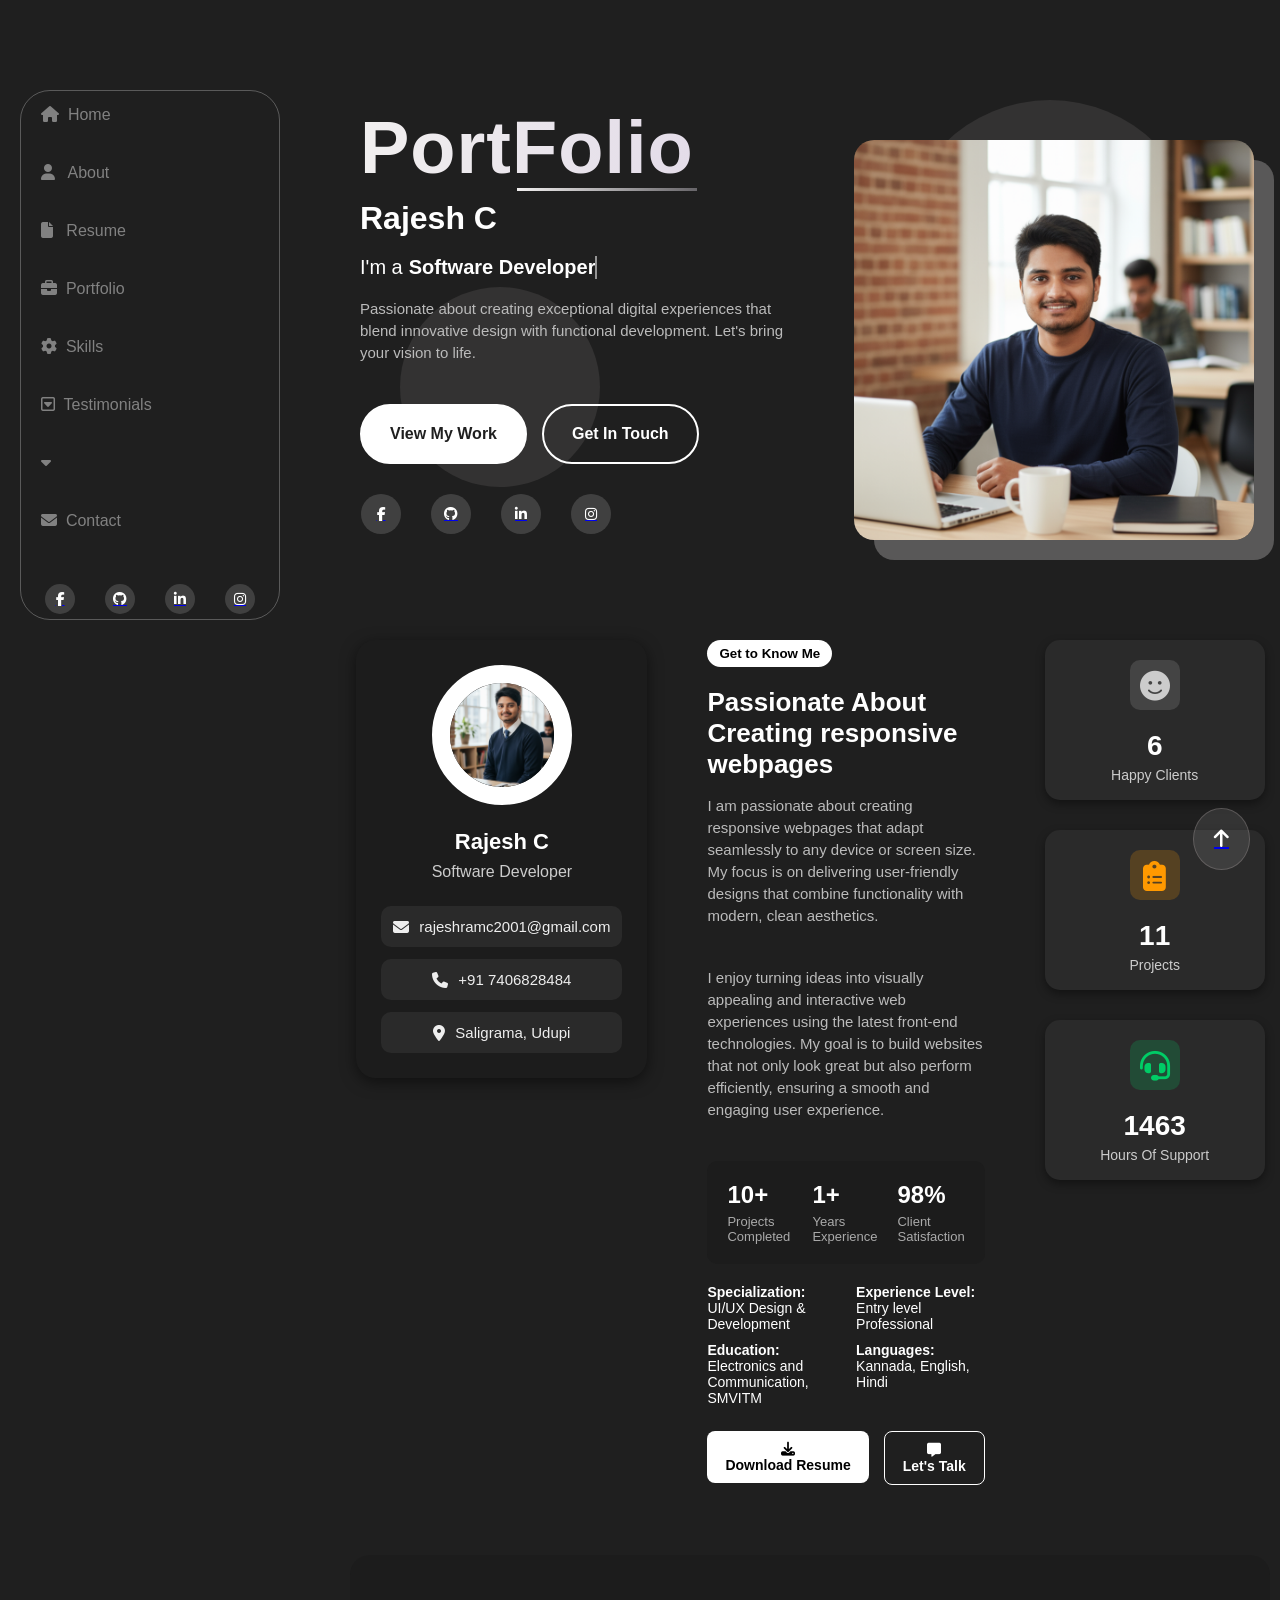
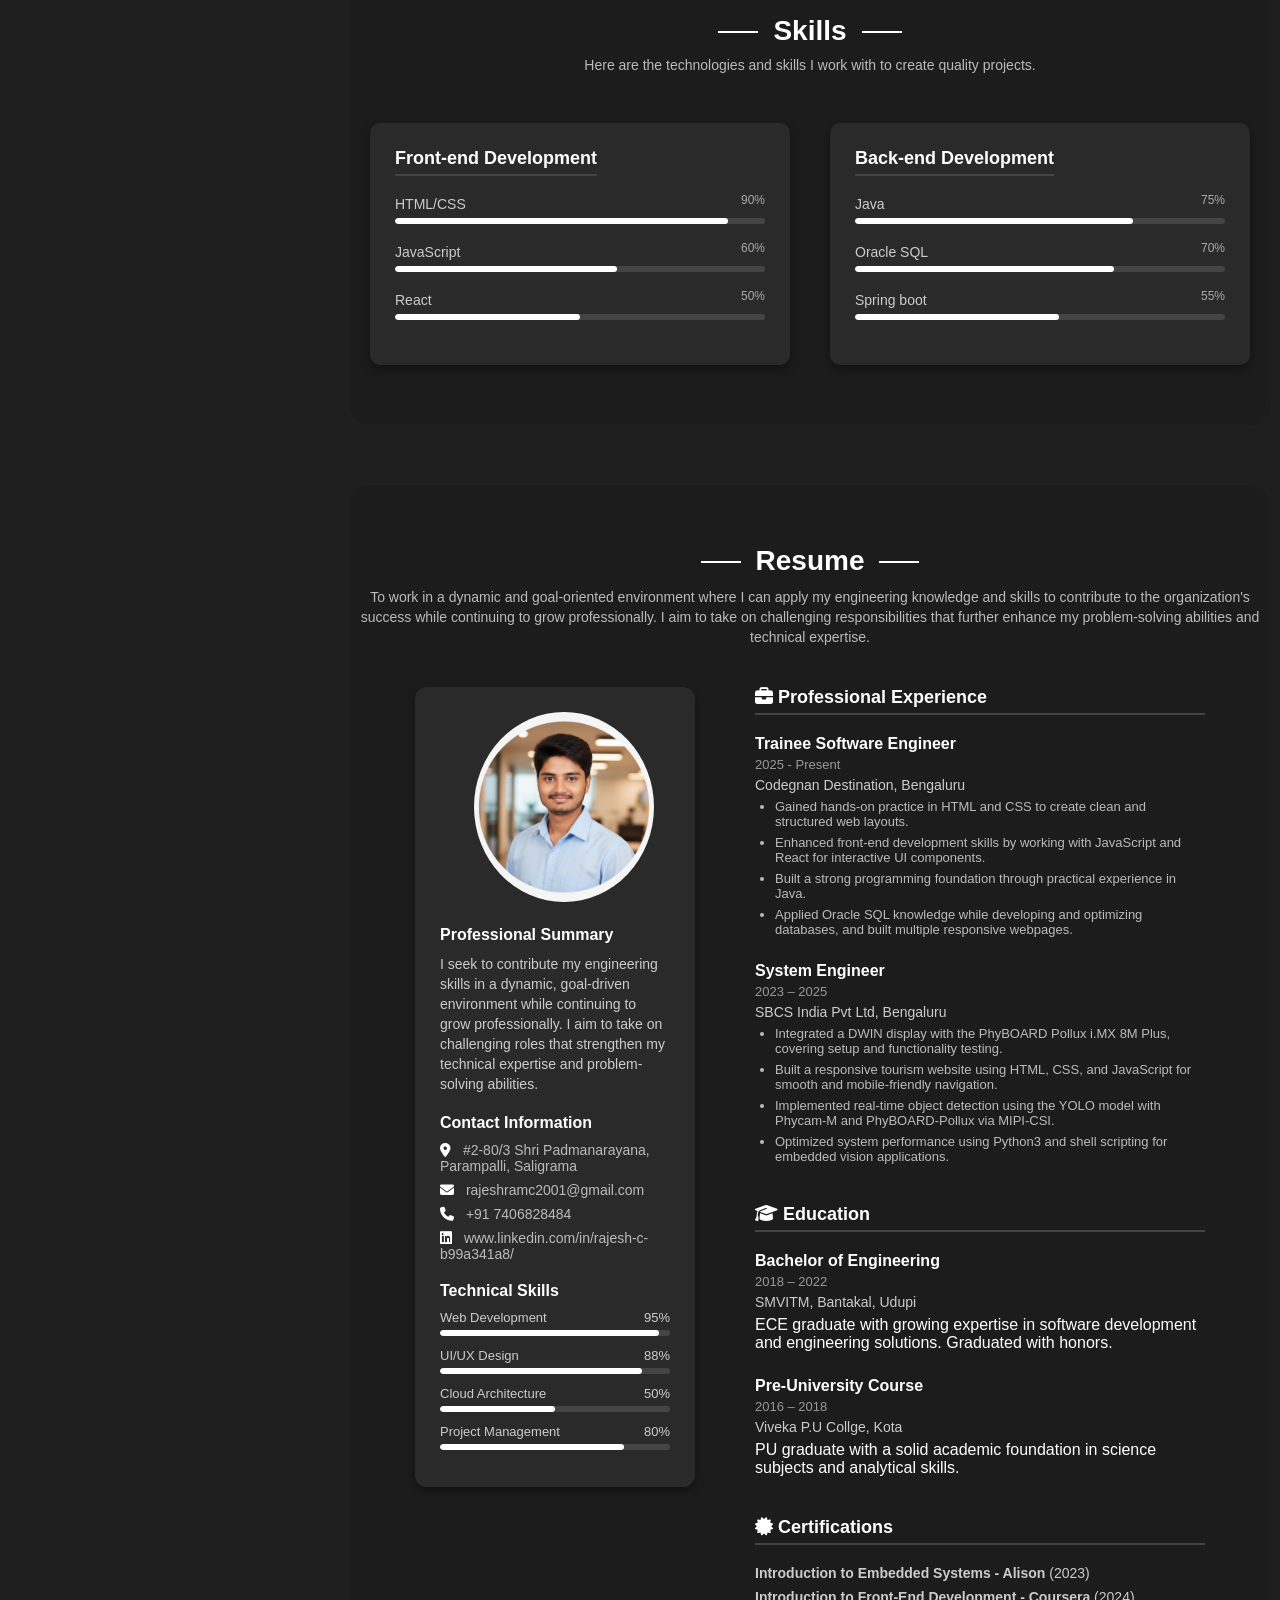
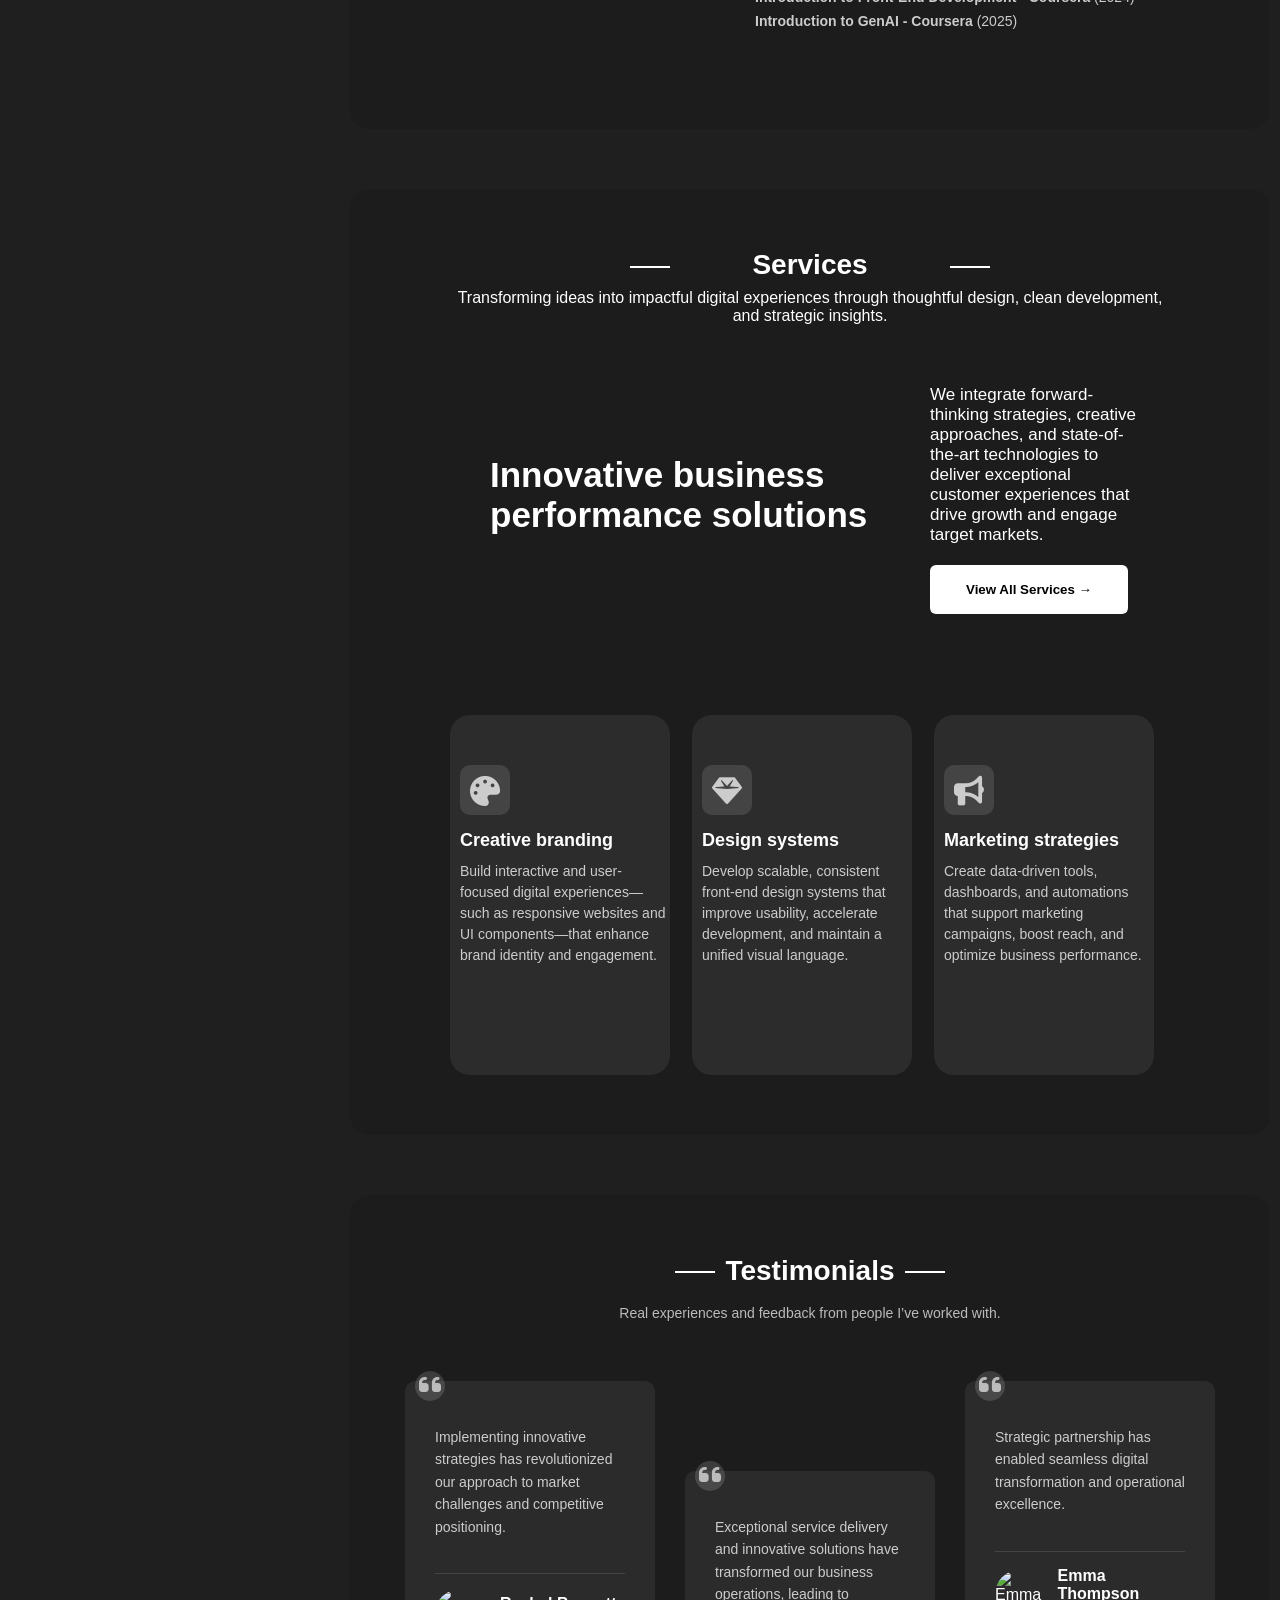
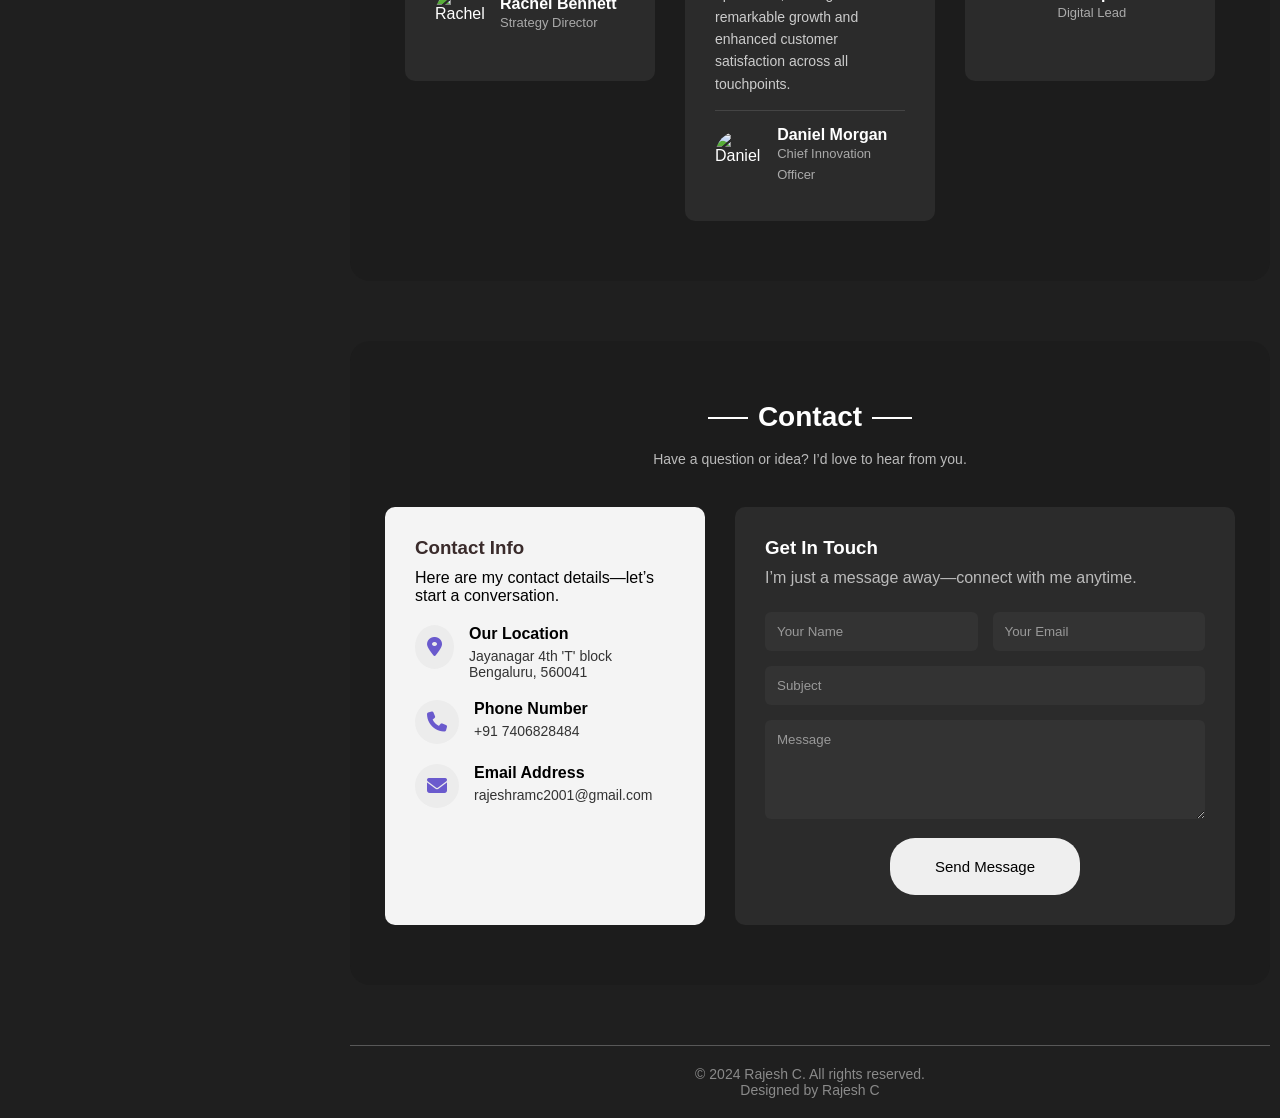
==== commit 540fd881: "Updated Typewriter effect" ====
--- a/index.html
+++ b/index.html
@@ -21,7 +21,7 @@
     </div>
 
 
-    
+
     <!-- nav bar section starts -->
     
     <section class="nav-bar">
@@ -103,7 +103,7 @@
 
             <img src="./Rajesh_profile_pic1.png" alt="Profile" class="profile-img">
             <h2>Rajesh C</h2>
-            <p class="role">Software Developer</p>
+            <p class="about-role">Software Developer</p>
 
             <div class="contact-info">
                 <div class="info"><i class="fa-solid fa-envelope"></i> rajeshramc2001@gmail.com</div>
--- a/style.css
+++ b/style.css
@@ -189,9 +189,11 @@
 }
 
 .role {
+  /* border:1px solid white; */
   display: flex;
   font-size: 20px;
-  margin: 10px 0 25px;
+  margin: 19px 0;
+  text-align: center;
   gap:6px;
 }
 
@@ -210,12 +212,12 @@
   display: inline-block;
   white-space: nowrap;
   overflow: hidden; /* Ensures the content is hidden until revealed */  
-  animation: typing 4s steps(12) infinite, blink 0.9s step-end infinite;
+  animation: typing 6s steps(20) infinite, blink 0.5s step-end infinite;
 }
 
 @keyframes typing {
   0% { width: 0; }
-  50% { width: 160px; } /* fully typed */
+  50% { width: 190px; } /* fully typed */
   100% { width: 0; } /* delete again */
 }
 
@@ -405,10 +407,12 @@
   color: #fff;
 }
 
-.role {
+.about-role{
+  /* border:1px solid white; */
   color: #ccc;
   font-size: 16px;
   margin-bottom: 25px;
+  
 }
 
 .contact-info {
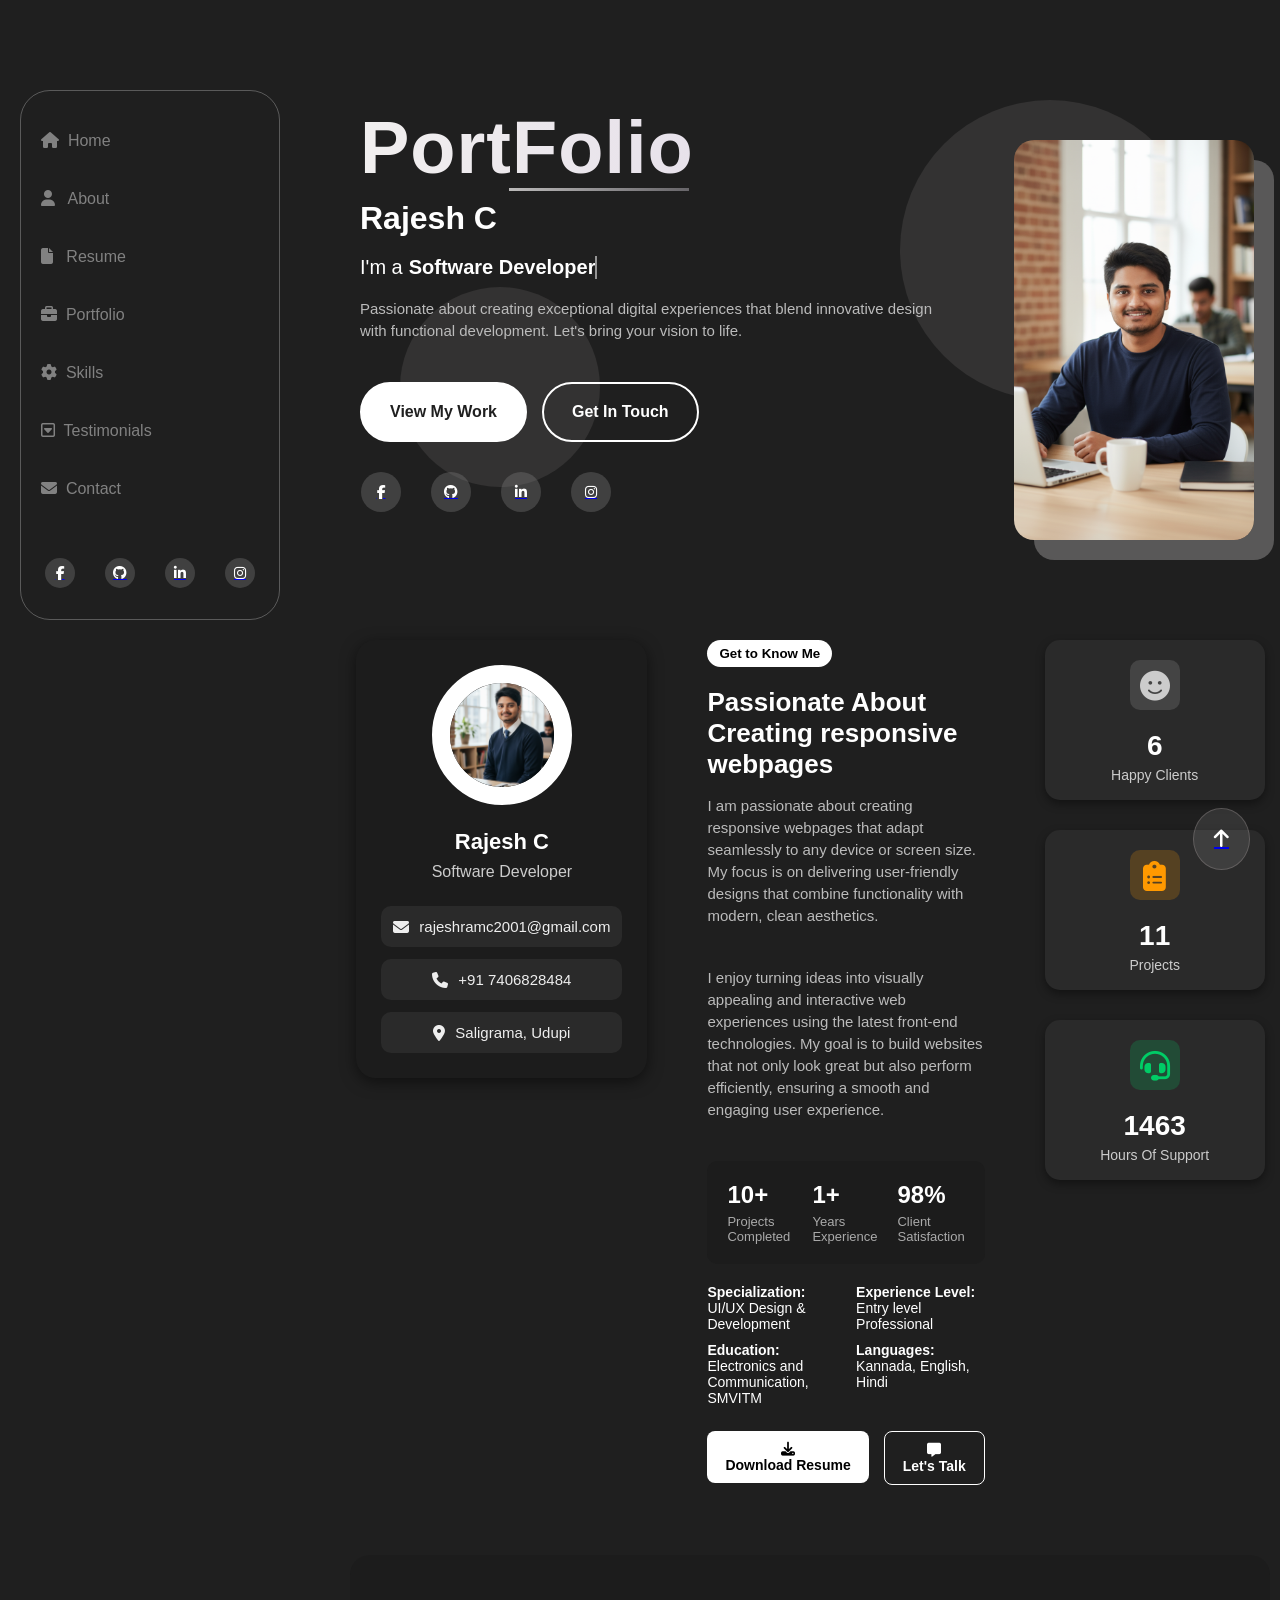
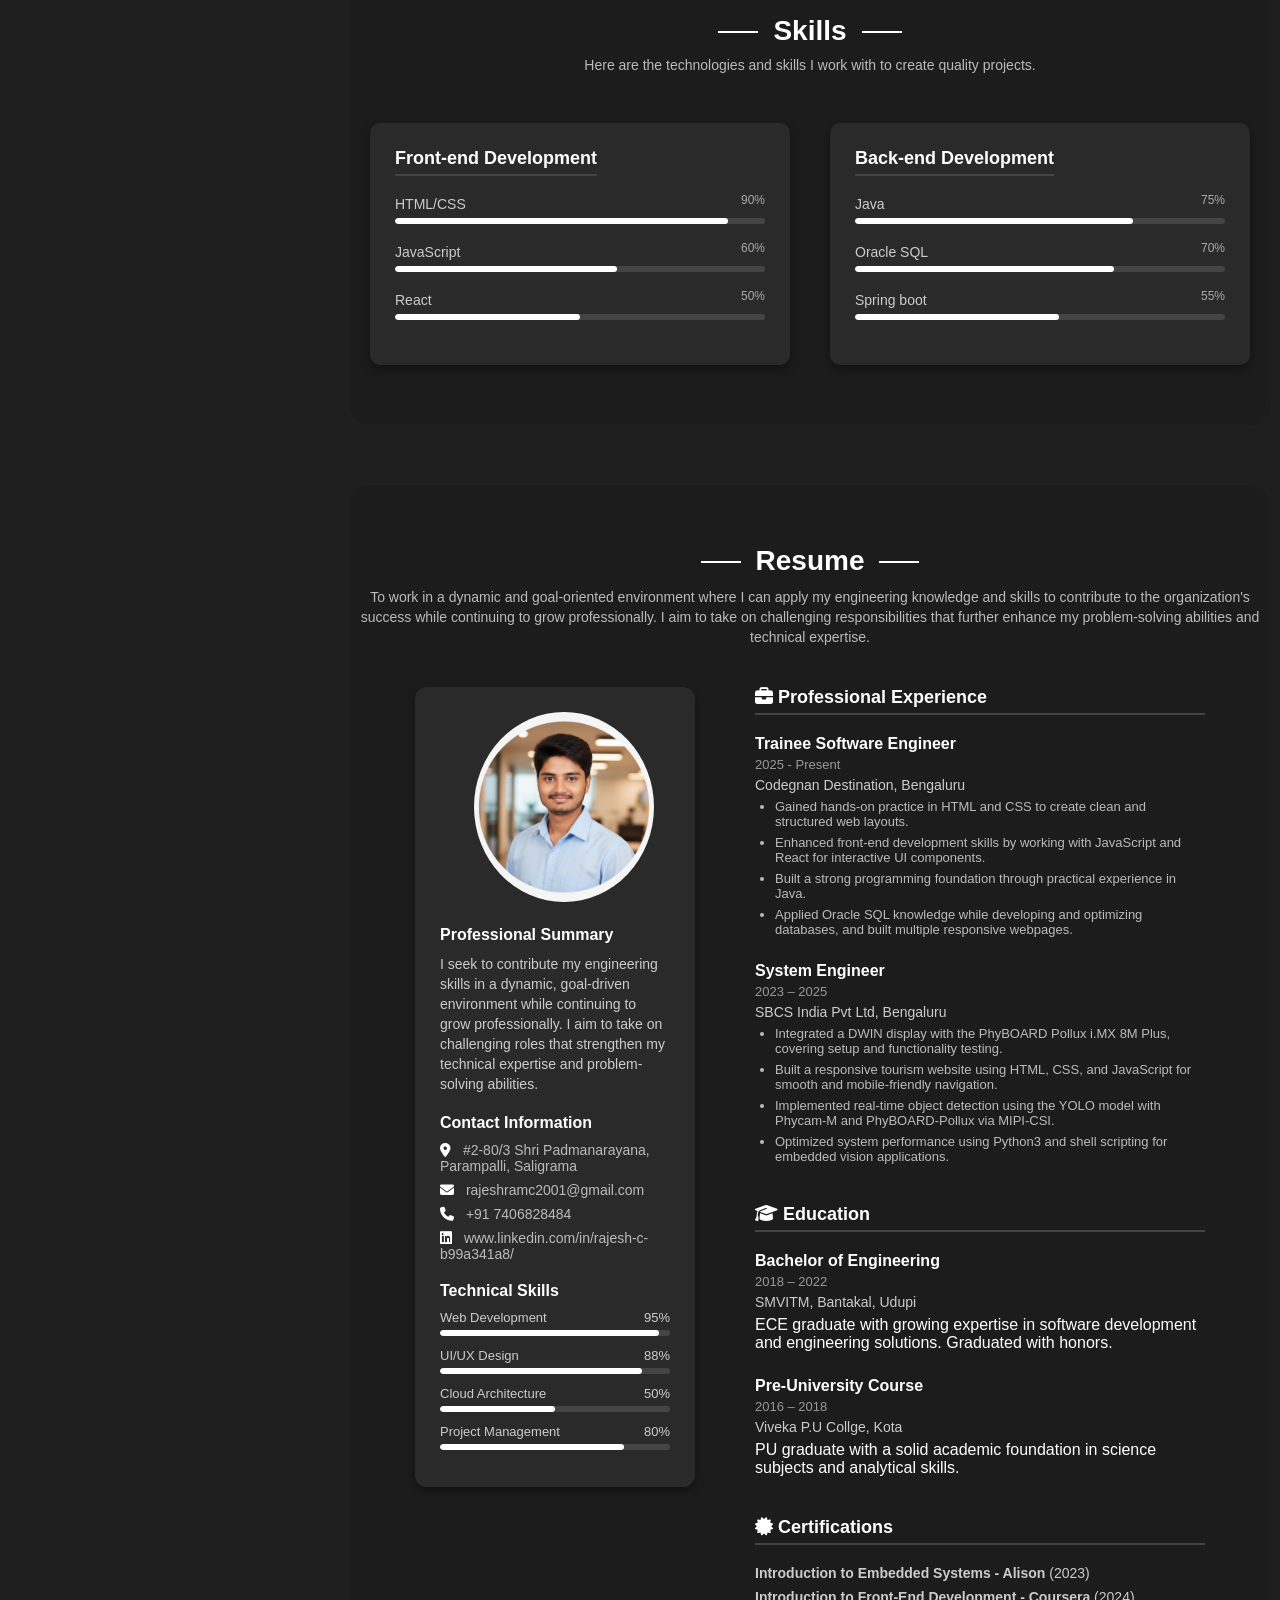
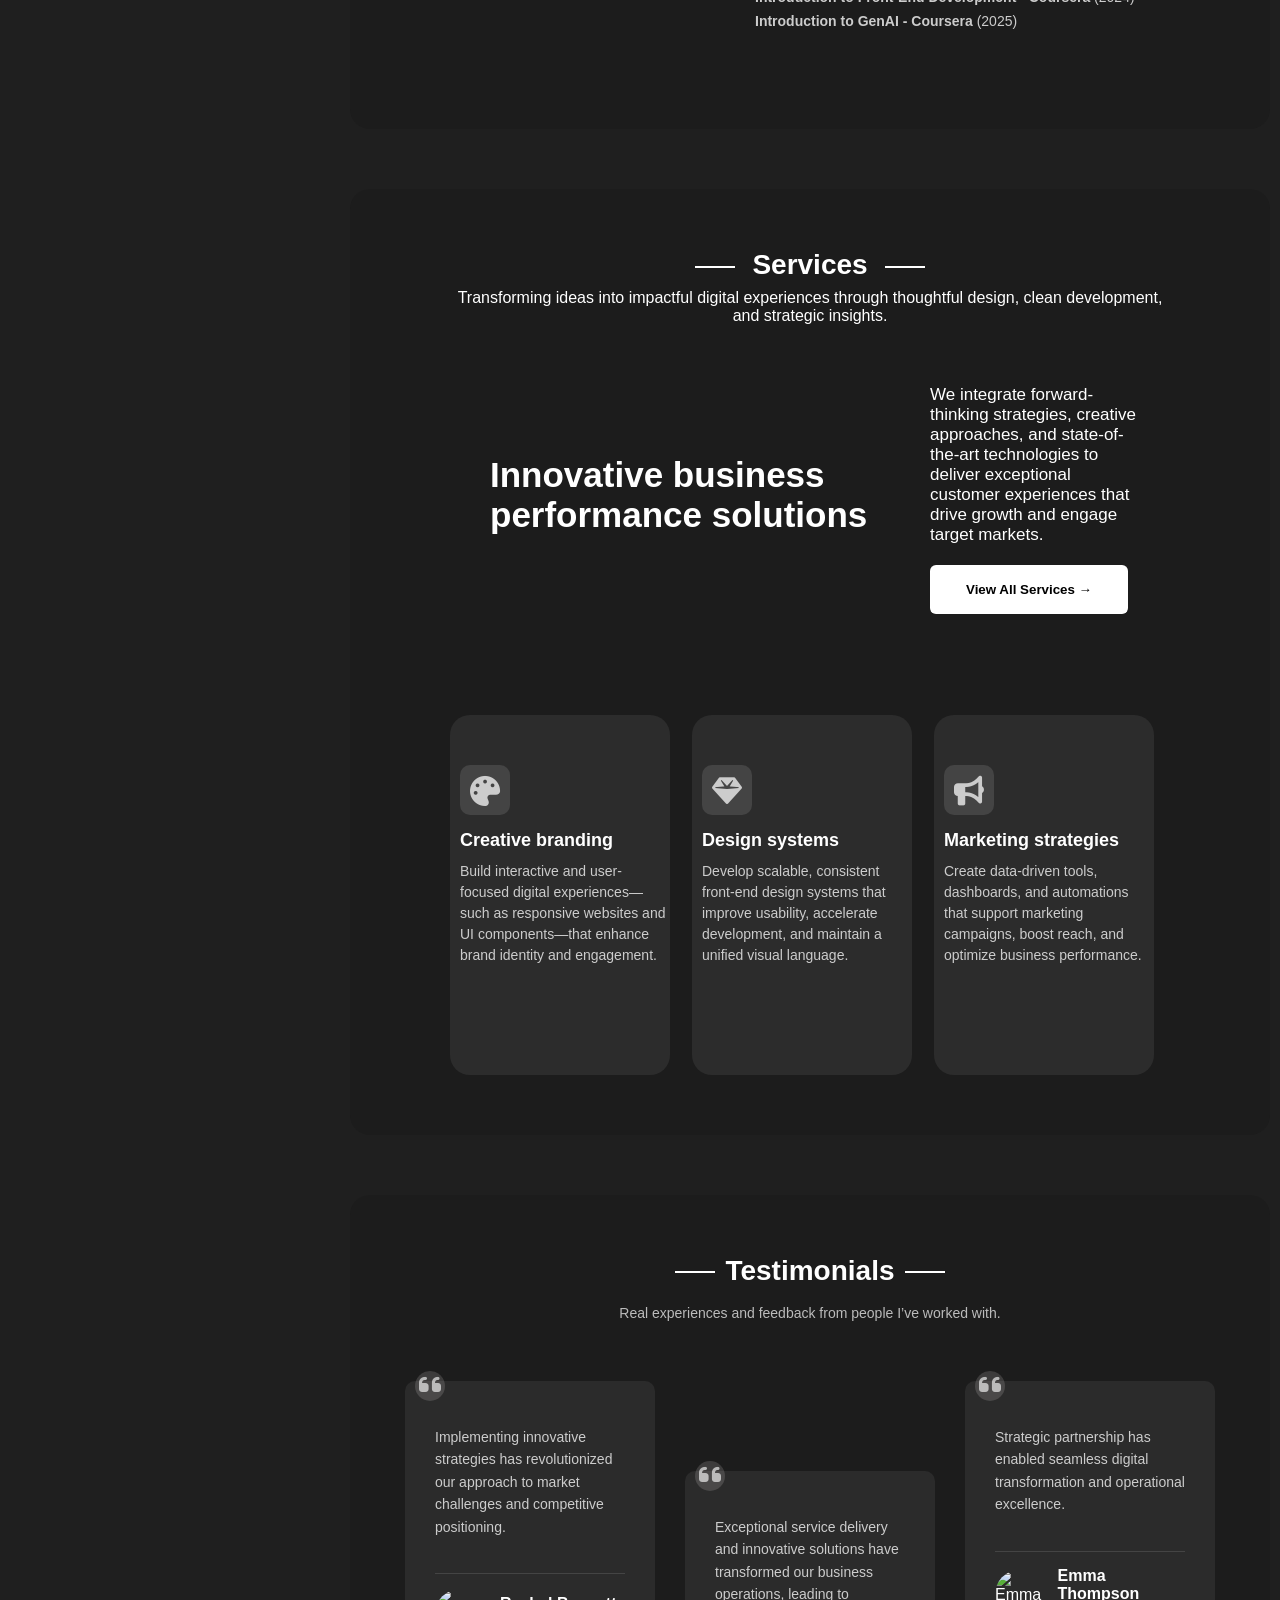
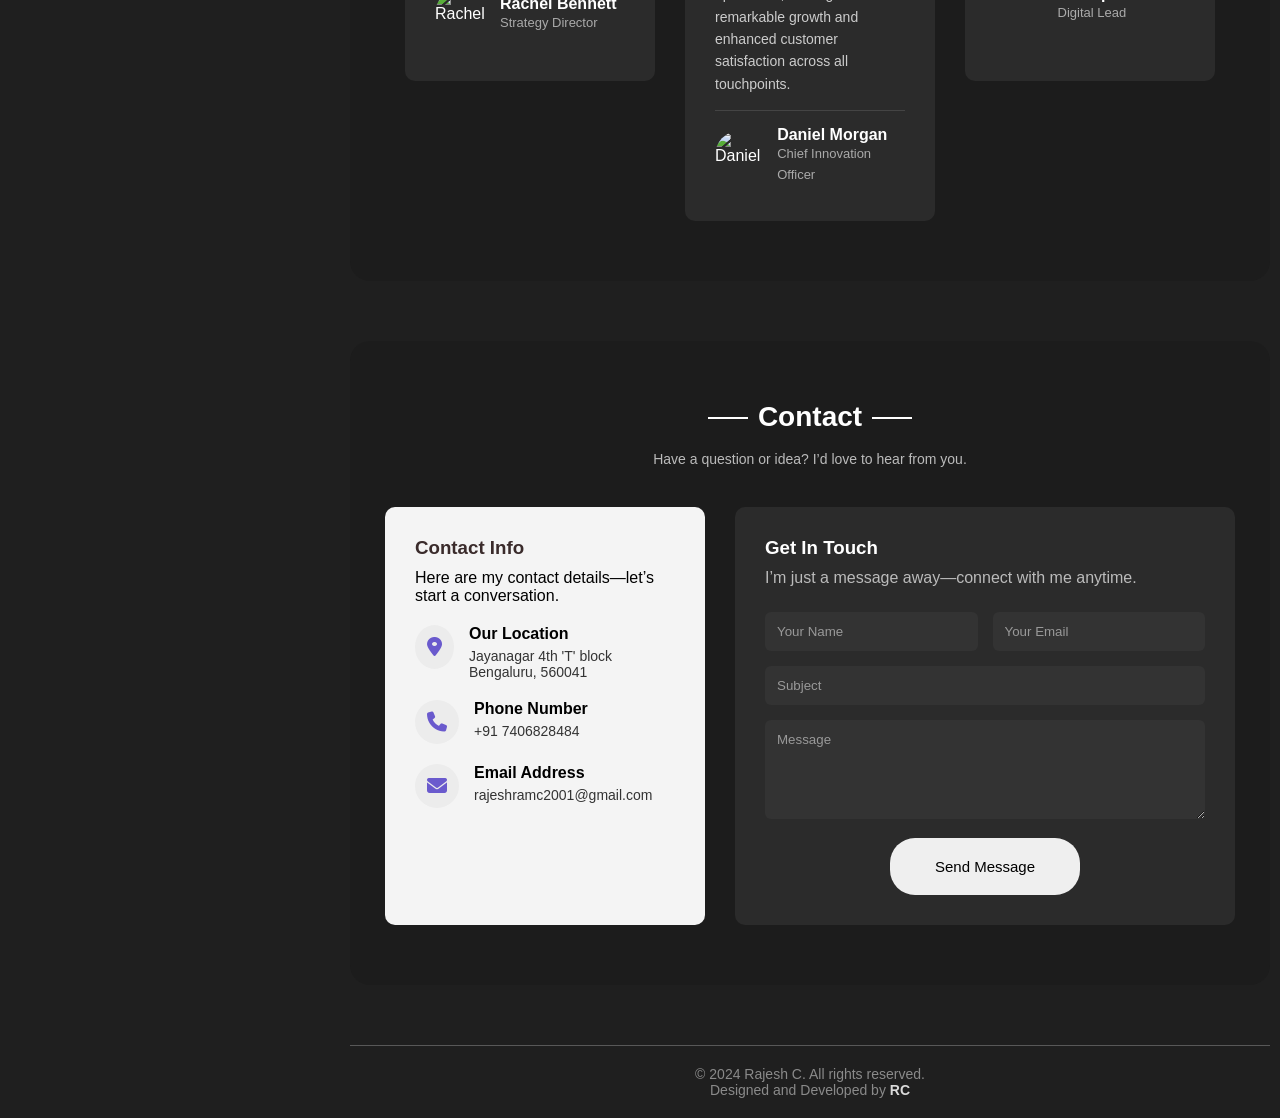
==== commit c1002f8b: "Updated Projects section with new projects" ====
--- a/index.html
+++ b/index.html
@@ -21,7 +21,6 @@
     </div>
 
 
-
     <!-- nav bar section starts -->
     
     <section class="nav-bar">
@@ -32,15 +31,15 @@
             <li><a href="#resume"><i class="fa-solid fa-file"></i> &nbsp;&nbsp;Resume</a></li>
             <li><a href="#"><i class="fa-solid fa-briefcase"></i> &nbsp;Portfolio</a></li>
             <li><a href="#skills"><i class="fa-solid fa-gear"></i> &nbsp;Skills</a></li>
-            <li><a href="#testimonial"><i class="fa-regular fa-square-caret-down"></i> &nbsp;Testimonials&nbsp;&nbsp;&nbsp;&nbsp;&nbsp;&nbsp;&nbsp;&nbsp;&nbsp;&nbsp;&nbsp;&nbsp;&nbsp;&nbsp;&nbsp;&nbsp;&nbsp;&nbsp;&nbsp;&nbsp;&nbsp;&nbsp;&nbsp;<i class="fa-solid fa-caret-down"></i></a></li>
+            <li><a href="#testimonial"><i class="fa-regular fa-square-caret-down"></i> &nbsp;Testimonials</i></a></li>
             <li><a href="#contact"><i class="fa-solid fa-envelope"></i> &nbsp;Contact</a></li>
         </ul>
 
         <div class="social-media">
-            <a href="./errorpage.html"><i class="fa-brands fa-facebook-f"></i></a>
-            <a href="https://github.com/RajeshC03"><i class="fa-brands fa-github"></i></a>
-            <a href="https://www.linkedin.com/in/rajesh-c-b99a341a8/"><i class="fa-brands fa-linkedin-in"></i></a>
-            <a href="https://www.instagram.com/rajesh_acharya03/"><i class="fa-brands fa-instagram"></i></a>
+            <a href="./errorpage.html" target="_blank"><i class="fa-brands fa-facebook-f"></i></a>
+            <a href="https://github.com/RajeshC03" target="_blank"><i class="fa-brands fa-github"></i></a>
+            <a href="https://www.linkedin.com/in/rajesh-c-b99a341a8/" target="_blank"><i class="fa-brands fa-linkedin-in"></i></a>
+            <a href="https://www.instagram.com/rajesh_acharya03/" target="_blank"><i class="fa-brands fa-instagram"></i></a>
         </div>
 
     </section>
@@ -71,10 +70,10 @@
             </div>
 
             <div class="links-social">
-                <a href="./errorpage.html"><i class="fa-brands fa-facebook-f"></i></a>
-                <a href="https://github.com/RajeshC03"><i class="fa-brands fa-github"></i></a>
-                <a href="https://www.linkedin.com/in/rajesh-c-b99a341a8/"><i class="fa-brands fa-linkedin-in"></i></a>
-                <a href="https://www.instagram.com/rajesh_acharya03/"><i class="fa-brands fa-instagram"></i></a>
+                <a href="./errorpage.html" target="_blank"><i class="fa-brands fa-facebook-f"></i></a>
+                <a href="https://github.com/RajeshC03" target="_blank"><i class="fa-brands fa-github"></i></a>
+                <a href="https://www.linkedin.com/in/rajesh-c-b99a341a8/" target="_blank"><i class="fa-brands fa-linkedin-in"></i></a>
+                <a href="https://www.instagram.com/rajesh_acharya03/" target="_blank"><i class="fa-brands fa-instagram"></i></a>
             </div>
 
         </div>
@@ -629,7 +628,7 @@
     <footer class="footer">
         <div class="footer-content">
             <p>&copy; 2024 Rajesh C. All rights reserved.</p>
-            <p>Designed by Rajesh C</p>
+            <p>Designed and Developed by <span style="font-weight: 600;color:rgba(255, 255, 255, 0.836);">RC</span></p>
         </div>
         
     </footer>
--- a/style.css
+++ b/style.css
@@ -56,6 +56,7 @@
     flex-direction: column;
     justify-content: center;
     align-items: center;
+    align-content: center;
     /* margin:auto 0; */
     margin-left: 20px;
     position: fixed;
@@ -63,6 +64,12 @@
     height: 530px;
     width:260px;
 
+}
+
+.nav-bar:hover{
+    border:1px solid rgba(255, 255, 255, 0.267);
+    box-shadow: 0 10px 20px 4px rgba(255, 255, 255, 0.192);
+    transition: all 0.3s ease;
 }
 
 .nav-bar ul{
@@ -84,6 +91,9 @@
 }
 
 ul a{
+    /* border:1px solid white; */
+    width:100%;
+    display: block;
     text-decoration: none;
     color:rgba(255, 255, 255, 0.438);
     transition: all 0.5s ease;
@@ -176,10 +186,10 @@
   content: "";
   position: absolute;
   bottom: -5px;
-  right: 103px;
+  right: 271px;
   width: 180px;
   height: 3px;
-  background:linear-gradient(to right,rgb(241, 239, 239),rgba(175, 171, 179, 0.5));
+  background:linear-gradient(to right,rgba(241, 239, 239, 0.747),rgba(175, 171, 179, 0.5));
   margin-bottom: 4px;
 }
 
@@ -216,7 +226,7 @@
 }
 
 @keyframes typing {
-  0% { width: 0; }
+  0% { width: 0; }  /* First zero */
   50% { width: 190px; } /* fully typed */
   100% { width: 0; } /* delete again */
 }
@@ -522,12 +532,19 @@
 .btn-download {
   background-color: #fff;
   color: #000;
+  transition: all 0.3s ease;
+}
+
+.btn-download:hover {
+  background-color: #e7e3e3d2;
+  color: #1a1919;
 }
 
 .btn-talk {
   background-color: transparent;
   color: #fff;
   border: 1px solid #fff;
+  transition: all 0.3s ease;
 }
 
 .btn-talk:hover {
@@ -1010,6 +1027,7 @@
 }
 
 .services-header h2 {
+  /* border:1px solid white; */
   font-size: 28px;
   margin-bottom: 8px;
 }
@@ -1029,12 +1047,12 @@
 } */
 
 .services-header h2::before {
-  left: 180px;
+  left: 245px;
   top:17px;
 }
 
 .services-header h2::after {
-  right: 180px;
+  right: 245px;
   top:17px;
 }
 
@@ -1507,7 +1525,7 @@
   color: #000;
   border-radius: 25px;
   font-weight: 500;
-  transition: 0.3s ease;
+  transition: all 0.2s ease;
   margin:0 auto;
   text-align: center;
   width:190px;
@@ -1526,8 +1544,15 @@
 }
 
 .contact-form .submit-button:hover button{
+  /* border: 2px solid white; */
   background: #686869a9;
   color: #fff;
+}
+
+.contact-form .submit-button:hover{
+  border: 2px solid white;
+  /* background: #686869a9;
+  color: #fff; */
 }
 
 /* Contact section ends */
@@ -1559,4 +1584,361 @@
   font-size: 14px;
 }
 
-/* Footer section ends */+/* Footer section ends */
+
+
+
+/* ==========================================
+   RESPONSIVE DESIGN
+========================================== */
+
+/* Large Tablets */
+@media (max-width: 1200px) {
+
+  .main-box,
+  .container,
+  .skills,
+  .resume,
+  .services,
+  .testimonial,
+  .contact {
+      width: calc(100% - 320px);
+      max-width: none;
+  }
+
+  .cards{
+      width:100%;
+      justify-content:center;
+  }
+
+  .text{
+      width:100%;
+  }
+}
+
+
+/* Tablets */
+@media (max-width: 992px) {
+
+  .nav-bar{
+      width:220px;
+  }
+
+  .main-box,
+  .skills,
+  .resume,
+  .services,
+  .testimonial,
+  .contact,
+  .footer{
+      margin-left:240px;
+      width:calc(100% - 260px);
+  }
+
+  .container{
+      width:calc(100% - 260px);
+      margin-left:240px;
+      flex-direction:column;
+      align-items:center;
+  }
+
+  .profile-card{
+      margin-left:0;
+  }
+
+  .about-section{
+      width:100%;
+  }
+
+  .main-box{
+      flex-direction:column;
+      height:auto;
+      gap:40px;
+  }
+
+  .img-block{
+      left:0;
+  }
+
+  .title{
+      font-size:58px;
+  }
+
+  .text{
+      height:auto;
+  }
+}
+
+
+/* Mobile */
+@media (max-width: 768px) {
+
+  .nav-bar{
+      position:relative;
+      width:95%;
+      height:auto;
+      margin:20px auto;
+      top:0;
+      left:0;
+  }
+
+  .main-box,
+  .container,
+  .skills,
+  .resume,
+  .services,
+  .testimonial,
+  .contact,
+  .footer{
+      width:95%;
+      margin:20px auto;
+  }
+
+  .main-box{
+      padding:30px 20px;
+      flex-direction:column;
+      text-align:center;
+      height:auto;
+  }
+
+  .text-body{
+      width:100%;
+      height:auto;
+  }
+
+  .title{
+      font-size:42px;
+  }
+
+  .title::after{
+      display:none;
+  }
+
+  .name{
+      font-size:24px;
+  }
+
+  .role{
+      justify-content:center;
+      flex-wrap:wrap;
+  }
+
+  .btn-box{
+      flex-direction:column;
+      align-items:center;
+  }
+
+  .links-social{
+      justify-content:center;
+      margin-left:0;
+  }
+
+  .img-block{
+      left:0;
+      justify-content:center;
+  }
+
+  .img-block img{
+      width:280px;
+      height:280px;
+  }
+
+  .bubble1,
+  .bubble2{
+      display:none;
+  }
+
+  .container{
+      flex-direction:column;
+      padding:20px;
+  }
+
+  .profile-card{
+      width:100%;
+      max-width:350px;
+  }
+
+  .about-section{
+      width:100%;
+  }
+
+  .stats{
+      flex-direction:column;
+      text-align:center;
+  }
+
+  .details{
+      grid-template-columns:1fr;
+  }
+
+  .buttons{
+      flex-direction:column;
+  }
+
+  .skill-box{
+      width:100%;
+  }
+
+  .resume-left,
+  .resume-right{
+      width:100%;
+  }
+
+  .resume-img{
+      margin-left:auto;
+      margin-right:auto;
+      display:block;
+  }
+
+  .text{
+      width:100%;
+      height:auto;
+      flex-direction:column;
+  }
+
+  .text-section{
+      width:100%;
+  }
+
+  .description{
+      width:100%;
+  }
+
+  .cards{
+      width:100%;
+      justify-content:center;
+  }
+
+  .card{
+      width:100%;
+      max-width:320px;
+  }
+
+  .contact-container{
+      flex-direction:column;
+  }
+
+  .contact-information,
+  .contact-form{
+      width:100%;
+  }
+
+  .form-row{
+      flex-direction:column;
+  }
+
+  .footer-content{
+      width:100%;
+  }
+}
+
+
+/* Small Phones */
+@media (max-width: 480px){
+
+  .title{
+      font-size:34px;
+  }
+
+  .services{
+      padding:30px 20px;
+  }
+
+  .skills,
+  .resume,
+  .testimonial,
+  .contact{
+      padding:30px 15px;
+  }
+
+  .btn{
+      width:100%;
+      text-align:center;
+  }
+}
+
+
+/* ===== RESPONSIVE FIXES ADDED ===== */
+
+img{max-width:100%;height:auto;}
+
+@media (max-width:1024px){
+  .main-box{width:auto;height:auto;padding:40px;}
+  .text-body{width:100%;height:auto;}
+  .container{width:auto;margin:40px 20px;flex-direction:column;}
+  .profile-card{margin-left:0;}
+  .about-section{width:100%;}
+  .skills,.resume,.testimonial,.contact,section.services{
+    width:auto;
+    margin-left:300px;
+    margin-right:20px;
+  }
+  .cards,.text{width:100%;height:auto;}
+}
+
+@media (max-width:768px){
+  .nav-bar{
+    position:relative;
+    width:95%;
+    height:auto;
+    margin:20px auto;
+    top:0;
+  }
+
+  .main-box,.container,.skills,.resume,.testimonial,.contact,section.services,.footer{
+    width:95%;
+    margin:20px auto;
+  }
+
+  .main-box{
+    flex-direction:column;
+    text-align:center;
+    padding:20px;
+  }
+
+  .text-body,.about-section,.resume-left,.resume-right,
+  .contact-form,.contact-information,.text-section,.description{
+    width:100%;
+  }
+
+  .img-block{
+    left:0;
+    justify-content:center;
+  }
+
+  .img-block img{
+    width:min(300px,90vw);
+    height:auto;
+  }
+
+  .bubble1,.bubble2{display:none;}
+
+  .container,
+  .resume-container,
+  .contact-container,
+  .form-row{
+    flex-direction:column;
+  }
+
+  .stats{flex-direction:column;}
+  .details{grid-template-columns:1fr;}
+
+  .cards{
+    width:100%;
+    justify-content:center;
+  }
+
+  .card{
+    width:min(320px,100%);
+  }
+
+  .title{font-size:42px;}
+  .title::after{display:none;}
+}
+
+@media (max-width:480px){
+  .title{font-size:32px;}
+  .btn-box,.buttons{
+    flex-direction:column;
+  }
+}
